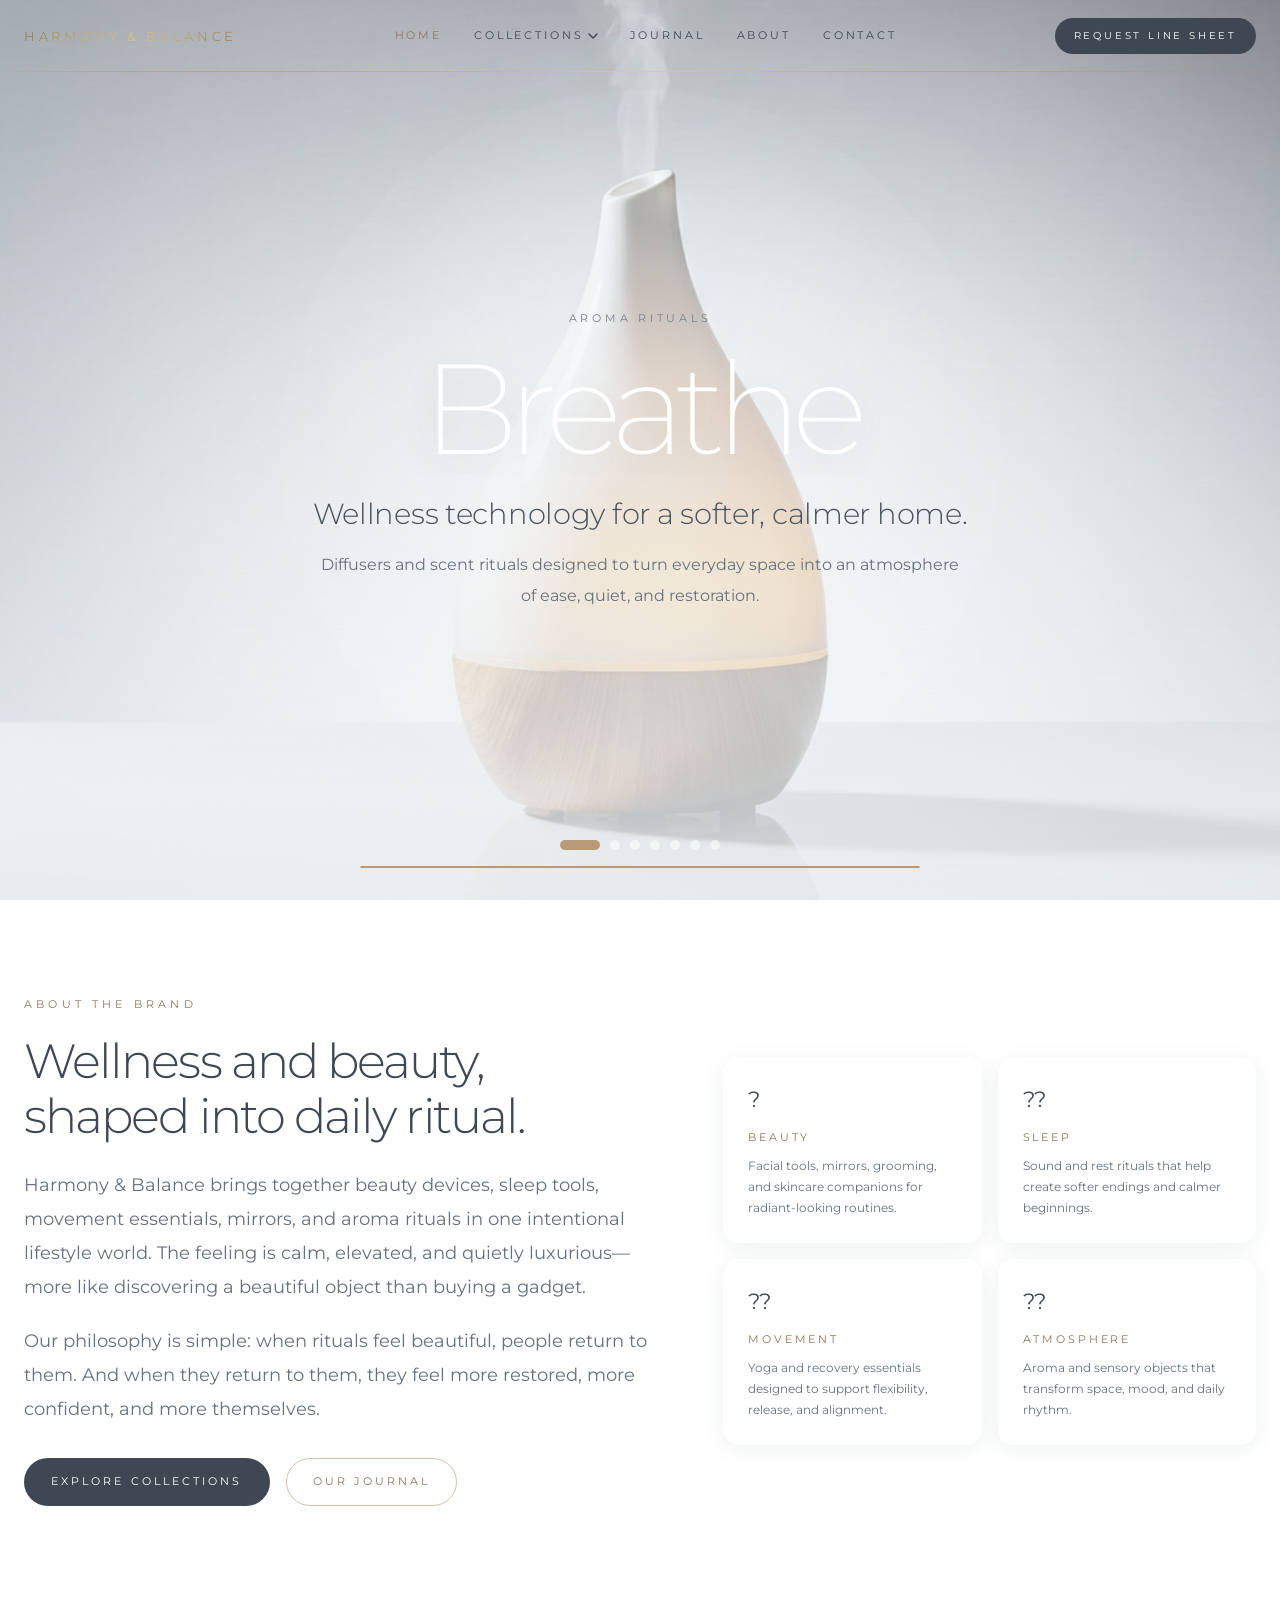
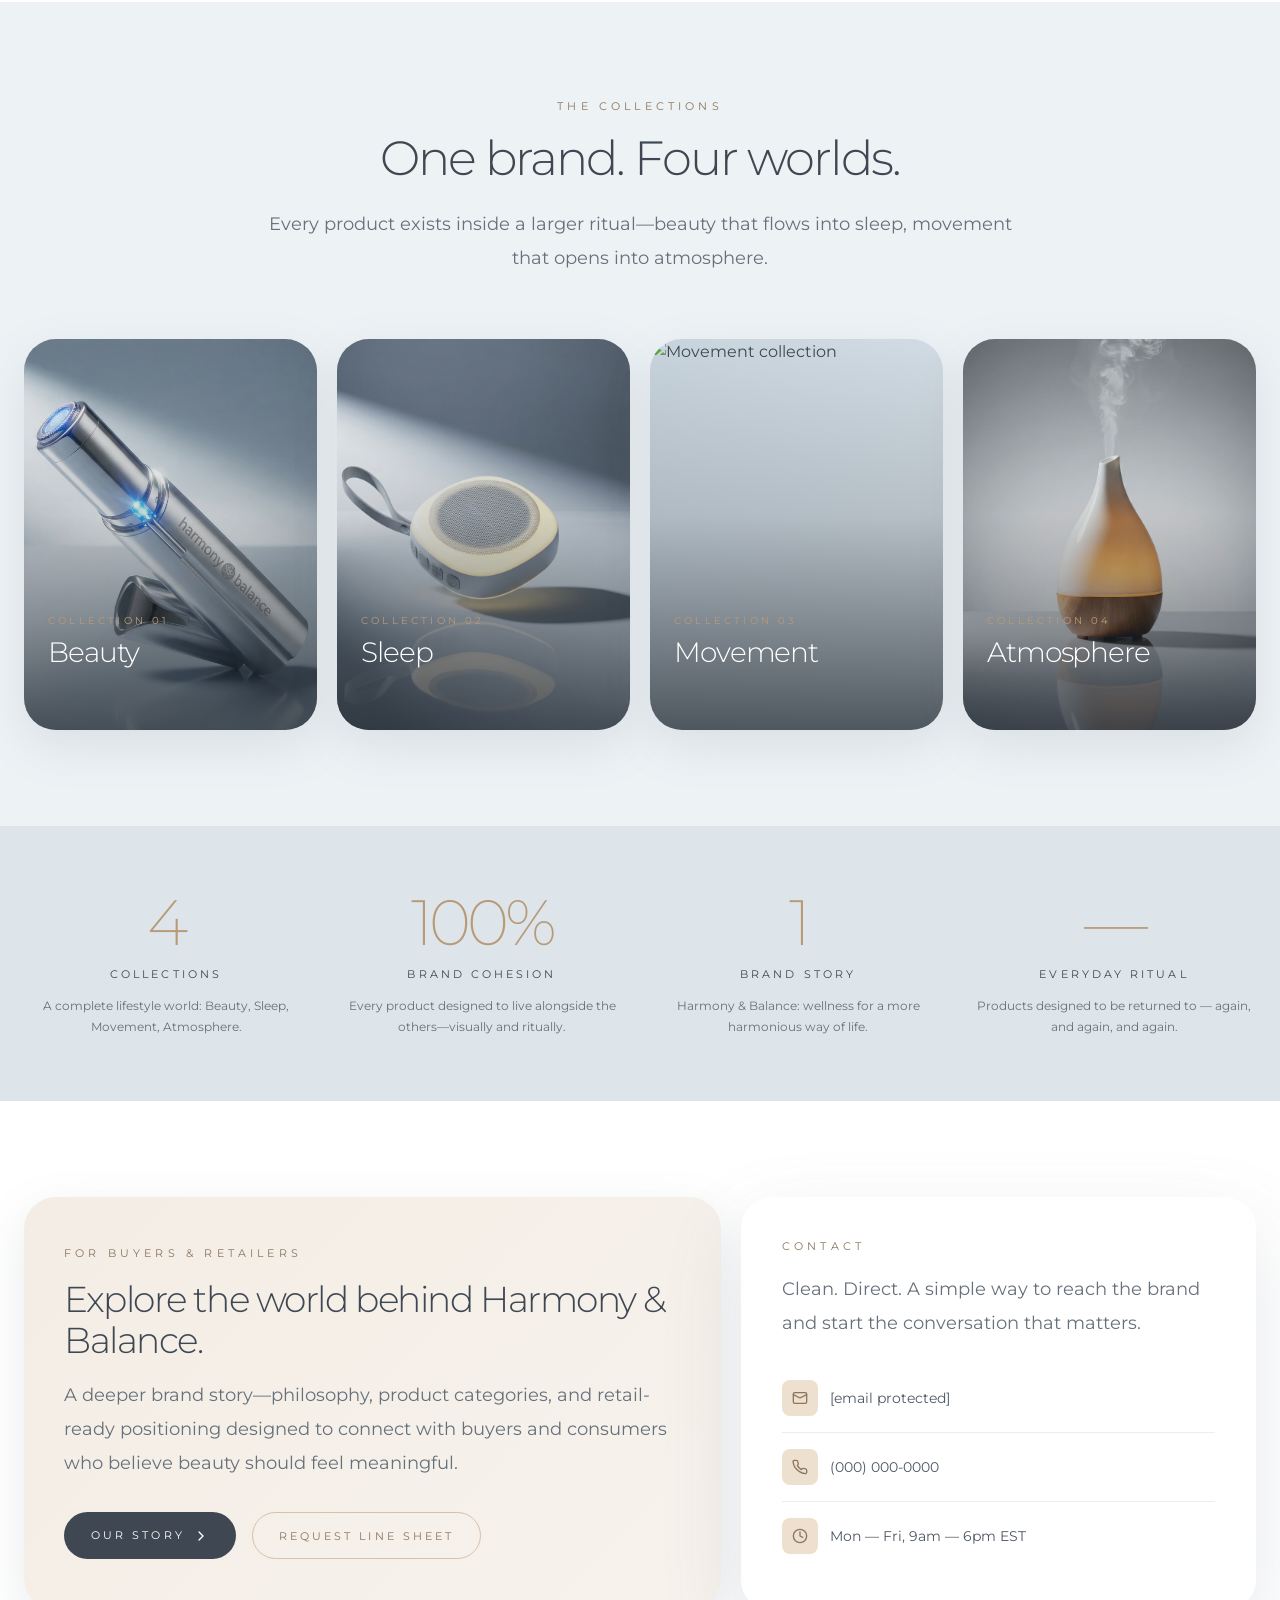
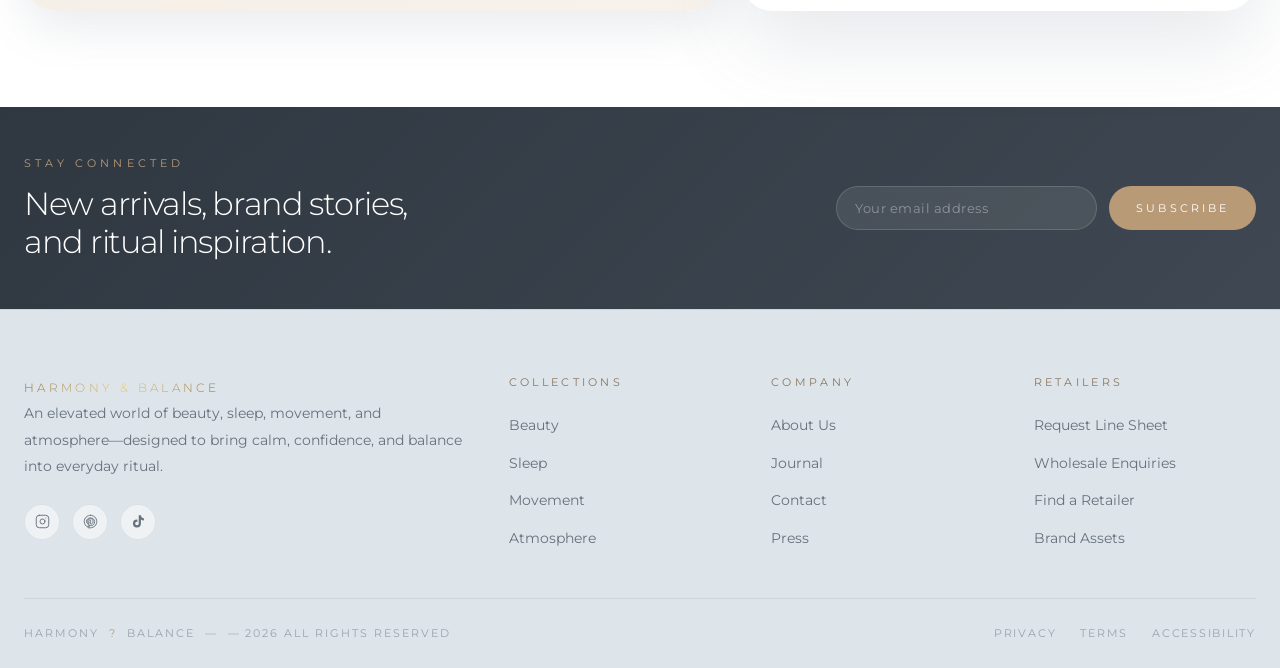
==== index.html @ d6b0b1d2 "Add files via upload" ====
<!DOCTYPE html>
<html lang="en">
<head>
  <meta charset="UTF-8" />
  <meta name="viewport" content="width=device-width, initial-scale=1.0" />
  <title>Harmony & Balance | Wellness & Beauty</title>
  <meta name="description" content="An elevated world of beauty, sleep, movement, and atmosphere. Harmony & Balance wellness essentials designed for everyday ritual." />

  <!-- ══ SEO + Social Sharing Meta ═══════════════════════════════
       Open Graph → iMessage, Facebook, LinkedIn, Slack previews
       Twitter Card → X/Twitter previews
       Standard SEO → Google, Bing
       ─────────────────────────────────────────────────────────── -->

  <!-- Standard SEO -->
  <meta name="robots" content="index, follow" />
  <meta name="author" content="Harmony & Balance / Lifeworks Technology Group" />
  <meta name="keywords" content="wellness beauty, facial devices, diffusers, sleep tools, yoga, aroma rituals, anti-aging, beauty tools, harmony and balance" />
  <link rel="canonical" href="https://harmonyandbalance.com/" />

  <!-- Open Graph (Facebook, LinkedIn, iMessage, Slack, Discord) -->
  <meta property="og:type"        content="website" />
  <meta property="og:site_name"   content="Harmony & Balance" />
  <meta property="og:title"       content="Harmony & Balance | Wellness & Beauty" />
  <meta property="og:description" content="A design-forward world of beauty devices, sleep tools, movement essentials, and aroma rituals. Crafted to help you feel restored, confident, and radiant." />
  <meta property="og:url"         content="https://harmonyandbalance.com/" />
  <meta property="og:image"       content="https://harmonyandbalance.com/images/og-share.jpg" />
  <meta property="og:image:width"  content="1200" />
  <meta property="og:image:height" content="630" />
  <meta property="og:image:alt"   content="Harmony & Balance — Wellness & Beauty for a More Harmonious Way of Life" />
  <meta property="og:locale"      content="en_US" />

  <!-- Twitter / X Card -->
  <meta name="twitter:card"        content="summary_large_image" />
  <meta name="twitter:site"        content="@harmonybalance" />
  <meta name="twitter:title"       content="Harmony & Balance | Wellness & Beauty" />
  <meta name="twitter:description" content="A design-forward world of beauty devices, sleep tools, movement essentials, and aroma rituals. Crafted to help you feel restored, confident, and radiant." />
  <meta name="twitter:image"       content="https://harmonyandbalance.com/images/og-share.jpg" />
  <meta name="twitter:image:alt"   content="Harmony & Balance — Wellness & Beauty" />

  <!-- Favicon (update path once you have the file) -->
  <link rel="icon"             type="image/svg+xml"  href="images/favicon.svg" />
  <link rel="icon"             type="image/png"      href="images/favicon-32.png" sizes="32x32" />
  <link rel="apple-touch-icon"                       href="images/apple-touch-icon.png" sizes="180x180" />
  <meta name="theme-color" content="#c9a96e" />

  <!-- Fonts -->
  <link rel="preconnect" href="https://fonts.googleapis.com" />
  <link rel="preconnect" href="https://fonts.gstatic.com" crossorigin />
  <link href="https://fonts.googleapis.com/css2?family=Montserrat:wght@200;300;400;500&display=swap" rel="stylesheet" />

  <!-- Stylesheets — order matters -->
  <link rel="stylesheet" href="css/global.css" />
  <link rel="stylesheet" href="css/header.css" />
  <link rel="stylesheet" href="css/hero.css" />
  <link rel="stylesheet" href="css/home.css" />
  <link rel="stylesheet" href="css/footer.css" />
</head>
<body>

<!-- SCROLL PROGRESS (visible on long pages) -->
<div id="scroll-progress"></div>

<!-- SITE HEADER -->
<header id="site-header" class="is-top">
  <div class="header__inner">

    <!-- Logo -->
    <a href="index.html" class="header__logo" aria-label="Harmony & Balance home">
      <span class="logo-text" aria-hidden="false">HARMONY &amp; BALANCE</span>
    </a>

    <!-- Desktop nav -->
    <nav class="header__nav" aria-label="Main navigation">
      <ul class="nav__list">

        <li class="nav__item">
          <a href="index.html" class="nav__link is-active">Home</a>
        </li>

        <!-- Categories dropdown -->
        <li class="nav__item">
          <a href="#" class="nav__link" aria-haspopup="true" aria-expanded="false">
            Collections
            <svg class="nav__caret" viewBox="0 0 10 6" fill="none" stroke="currentColor" stroke-width="1.5" stroke-linecap="round" stroke-linejoin="round">
              <path d="M1 1l4 4 4-4"/>
            </svg>
          </a>
          <div class="nav__dropdown" role="menu">
            <a href="pages/beauty.html"     class="nav__dropdown-link" role="menuitem"><span class="nav__dropdown-icon">&#10024;</span> Beauty</a>
            <a href="pages/sleep.html"      class="nav__dropdown-link" role="menuitem"><span class="nav__dropdown-icon">&#9790;</span> Sleep</a>
            <a href="pages/movement.html"   class="nav__dropdown-link" role="menuitem"><span class="nav__dropdown-icon">&#10047;</span> Movement</a>
            <a href="pages/atmosphere.html" class="nav__dropdown-link" role="menuitem"><span class="nav__dropdown-icon">&#10022;</span> Atmosphere</a>
          </div>
        </li>

        <li class="nav__item">
          <a href="pages/blog/index.html" class="nav__link">Journal</a>
        </li>

        <li class="nav__item">
          <a href="#about" class="nav__link">About</a>
        </li>

        <li class="nav__item">
          <a href="#contact" class="nav__link">Contact</a>
        </li>

      </ul>
    </nav>

    <!-- Header actions -->
    <div class="header__actions">
      <a href="#contact" class="btn btn--dark">Request Line Sheet</a>
      <!-- Hamburger (mobile) -->
      <button class="header__hamburger" id="hamburger" aria-label="Toggle menu" aria-expanded="false">
        <span class="hamburger__bar"></span>
        <span class="hamburger__bar"></span>
        <span class="hamburger__bar"></span>
      </button>
    </div>

  </div>
</header>

<!-- MOBILE MENU -->
<nav id="mobile-menu" aria-label="Mobile navigation">
  <ul class="mobile-nav__list">

    <li>
      <a href="index.html" class="mobile-nav__link">Home</a>
    </li>

    <li>
      <button class="mobile-nav__link mobile-nav__toggle"
        data-sub="mobile-sub-collections" aria-expanded="false">
        Collections
        <svg width="14" height="14" viewBox="0 0 10 6" fill="none" stroke="currentColor" stroke-width="1.5" stroke-linecap="round" stroke-linejoin="round">
          <path d="M1 1l4 4 4-4"/>
        </svg>
      </button>
      <div id="mobile-sub-collections" class="mobile-nav__sub">
        <a href="pages/beauty.html"     class="mobile-nav__sub-link">&#10024; Beauty</a>
        <a href="pages/sleep.html"      class="mobile-nav__sub-link">&#9790; Sleep</a>
        <a href="pages/movement.html"   class="mobile-nav__sub-link">&#10047; Movement</a>
        <a href="pages/atmosphere.html" class="mobile-nav__sub-link">&#10022; Atmosphere</a>
      </div>
    </li>

    <li><a href="pages/blog/index.html" class="mobile-nav__link">Journal</a></li>
    <li><a href="#about"   class="mobile-nav__link">About</a></li>
    <li><a href="#contact" class="mobile-nav__link">Contact</a></li>

  </ul>
  <div class="mobile-nav__footer">
    <a href="#contact" class="btn btn--dark" style="width:100%; justify-content:center;">Request Line Sheet</a>
  </div>
</nav>

<!-- HERO SLIDESHOW -->
<!-- Custom cursor dot -->
<div id="cursor-dot"></div>

<section id="hero">

  <!-- Mouse-light orb -->
  <div id="mouse-light"></div>

  <!-- Image background layer -->
  <div id="hero-bg"></div>

  <!-- Final slide IMAGE fallback: brand-ethos.jpg with cinematic push-in zoom.
       Shows when video is blocked (iOS Low Power Mode, slow connection, no .mp4).
       When video plays it fades in on top and covers this layer completely. -->
  <div id="hero-final-bg"></div>

  <!-- Video background (final slide) — sits above image fallback -->
  <div id="hero-video-wrap">
    <video id="hero-video" autoplay muted loop playsinline preload="auto"
           poster="images/brand-ethos.jpg">
      <source src="images/brand-ethos.mp4" type="video/mp4" />
    </video>
  </div>

  <!-- Overlays -->
  <div id="hero-overlay-radial"></div>
  <div id="hero-overlay-bottom"></div>

  <div id="hero-inner">

    <!-- Standard slide content -->
    <div id="hero-content">
      <div id="hero-content-inner">
        <div id="slide-eyebrow"></div>
        <div id="slide-word-wrap"><span id="slide-word"></span></div>
        <p id="slide-title"></p>
        <p id="slide-body"></p>
      </div>
    </div>

    <!-- Hero bottom bar: dots LEFT + full-width progress bar RIGHT (UP 7) -->
    <div id="hero-bottom">
      <div id="dots"></div>
      <div id="slide-progress"><div id="slide-progress-bar"></div></div>
    </div>

  </div>


    <!-- Final slide (video card) -->
    <div id="final-slide">
      <h1 id="final-headline"><!-- JS builds letters here --></h1>
      <div id="final-divider"></div>
      <p id="final-tagline">Wellness and beauty for a more harmonious way of life.</p>
      <p id="final-body">
        A design-forward world of rituals across beauty, sleep, movement, and atmosphere—<br>
        created to help you feel restored, confident, and radiant.
      </p>
      <div id="dots-final"></div>
      <div id="final-progress-wrap"><div id="final-progress-bar"></div></div>
    </div>

</section>

<!-- BRAND STORY -->
<section id="about" class="brand-story section">
  <div class="container">
    <div class="brand-story__grid">

      <div class="brand-story__text reveal">
        <span class="eyebrow">About the Brand</span>
        <h2>Wellness and beauty,<br>shaped into daily ritual.</h2>
        <p>Harmony & Balance brings together beauty devices, sleep tools, movement essentials, mirrors, and aroma rituals in one intentional lifestyle world. The feeling is calm, elevated, and quietly luxurious—more like discovering a beautiful object than buying a gadget.</p>
        <p>Our philosophy is simple: when rituals feel beautiful, people return to them. And when they return to them, they feel more restored, more confident, and more themselves.</p>
        <div class="btn-row">
          <a href="#categories" class="btn btn--dark">Explore Collections</a>
          <a href="pages/blog/index.html" class="btn btn--outline">Our Journal</a>
        </div>
      </div>

      <div class="brand-pillars reveal reveal--delay-2">
        <div class="pillar">
          <div class="pillar__icon">?</div>
          <div class="pillar__label">Beauty</div>
          <p class="pillar__text">Facial tools, mirrors, grooming, and skincare companions for radiant-looking routines.</p>
        </div>
        <div class="pillar">
          <div class="pillar__icon">??</div>
          <div class="pillar__label">Sleep</div>
          <p class="pillar__text">Sound and rest rituals that help create softer endings and calmer beginnings.</p>
        </div>
        <div class="pillar">
          <div class="pillar__icon">??</div>
          <div class="pillar__label">Movement</div>
          <p class="pillar__text">Yoga and recovery essentials designed to support flexibility, release, and alignment.</p>
        </div>
        <div class="pillar">
          <div class="pillar__icon">??</div>
          <div class="pillar__label">Atmosphere</div>
          <p class="pillar__text">Aroma and sensory objects that transform space, mood, and daily rhythm.</p>
        </div>
      </div>

    </div>
  </div>
</section>

<!-- CATEGORY SHOWCASE -->
<section id="categories" class="categories section">
  <div class="container">
    <div class="section-header reveal">
      <span class="eyebrow">The Collections</span>
      <h2>One brand. Four worlds.</h2>
      <p>Every product exists inside a larger ritual—beauty that flows into sleep, movement that opens into atmosphere.</p>
    </div>
    <div class="categories__grid">

      <a href="pages/beauty.html" class="cat-card reveal reveal--delay-1">
        <img class="cat-card__image" src="images/FACE-DEVICES.jpg" alt="Beauty collection" />
        <div class="cat-card__overlay"></div>
        <div class="cat-card__content">
          <div class="cat-card__eyebrow">Collection 01</div>
          <h3 class="cat-card__title">Beauty</h3>
          <span class="cat-card__link">Explore ?</span>
        </div>
      </a>

      <a href="pages/sleep.html" class="cat-card reveal reveal--delay-2">
        <img class="cat-card__image" src="images/SOUND-MACHINE.jpg" alt="Sleep collection" />
        <div class="cat-card__overlay"></div>
        <div class="cat-card__content">
          <div class="cat-card__eyebrow">Collection 02</div>
          <h3 class="cat-card__title">Sleep</h3>
          <span class="cat-card__link">Explore ?</span>
        </div>
      </a>

      <a href="pages/movement.html" class="cat-card reveal reveal--delay-3">
        <img class="cat-card__image" src="images/yoga-wheel.jpg" alt="Movement collection" />
        <div class="cat-card__overlay"></div>
        <div class="cat-card__content">
          <div class="cat-card__eyebrow">Collection 03</div>
          <h3 class="cat-card__title">Movement</h3>
          <span class="cat-card__link">Explore ?</span>
        </div>
      </a>

      <a href="pages/atmosphere.html" class="cat-card reveal reveal--delay-4">
        <img class="cat-card__image" src="images/DIFFUSER.jpg" alt="Atmosphere collection" />
        <div class="cat-card__overlay"></div>
        <div class="cat-card__content">
          <div class="cat-card__eyebrow">Collection 04</div>
          <h3 class="cat-card__title">Atmosphere</h3>
          <span class="cat-card__link">Explore ?</span>
        </div>
      </a>

    </div>
  </div>
</section>

<!-- BRAND VALUES -->
<section class="brand-values section--sm">
  <div class="container">
    <div class="brand-values__grid">
      <div class="value-item reveal">
        <div class="value-item__number">4</div>
        <div class="value-item__label">Collections</div>
        <p class="value-item__text">A complete lifestyle world: Beauty, Sleep, Movement, Atmosphere.</p>
      </div>
      <div class="value-item reveal reveal--delay-1">
        <div class="value-item__number">100%</div>
        <div class="value-item__label">Brand Cohesion</div>
        <p class="value-item__text">Every product designed to live alongside the others—visually and ritually.</p>
      </div>
      <div class="value-item reveal reveal--delay-2">
        <div class="value-item__number">1</div>
        <div class="value-item__label">Brand Story</div>
        <p class="value-item__text">Harmony & Balance: wellness for a more harmonious way of life.</p>
      </div>
      <div class="value-item reveal reveal--delay-3">
        <div class="value-item__number">—</div>
        <div class="value-item__label">Everyday Ritual</div>
        <p class="value-item__text">Products designed to be returned to — again, and again, and again.</p>
      </div>
    </div>
  </div>
</section>

<!-- HOME CTA + CONTACT -->
<section id="contact" class="home-cta section">
  <div class="container">
    <div class="home-cta__grid">

      <div class="home-cta__card reveal">
        <span class="eyebrow">For Buyers & Retailers</span>
        <h3>Explore the world behind Harmony & Balance.</h3>
        <p>A deeper brand story—philosophy, product categories, and retail-ready positioning designed to connect with buyers and consumers who believe beauty should feel meaningful.</p>
        <div class="btn-row">
          <a href="#about" class="btn btn--dark">
            Our Story
            <svg width="16" height="16" viewBox="0 0 24 24" fill="none" stroke="currentColor" stroke-width="2" stroke-linecap="round" stroke-linejoin="round"><polyline points="9 18 15 12 9 6"/></svg>
          </a>
          <button class="btn btn--outline">Request Line Sheet</button>
        </div>
      </div>

      <div class="contact-glass reveal reveal--delay-2">
        <div>
          <span class="eyebrow">Contact</span>
          <p style="margin-bottom:var(--space-6);">Clean. Direct. A simple way to reach the brand and start the conversation that matters.</p>
        </div>
        <div>
          <div class="contact-detail">
            <div class="contact-detail__icon">
              <svg width="16" height="16" viewBox="0 0 24 24" fill="none" stroke="currentColor" stroke-width="2" stroke-linecap="round" stroke-linejoin="round"><rect x="2" y="4" width="20" height="16" rx="2"/><path d="m22 7-10 5L2 7"/></svg>
            </div>
            <a href="/cdn-cgi/l/email-protection" class="__cf_email__" data-cfemail="0b636e6767644b636a79666465726a656f696a676a65686e25686466">[email&#160;protected]</a>
          </div>
          <div class="contact-detail">
            <div class="contact-detail__icon">
              <svg width="16" height="16" viewBox="0 0 24 24" fill="none" stroke="currentColor" stroke-width="2" stroke-linecap="round" stroke-linejoin="round"><path d="M22 16.92v3a2 2 0 0 1-2.18 2 19.79 19.79 0 0 1-8.63-3.07A19.5 19.5 0 0 1 4.69 13a19.79 19.79 0 0 1-3.07-8.67A2 2 0 0 1 3.6 2h3a2 2 0 0 1 2 1.72c.127.96.361 1.903.7 2.81a2 2 0 0 1-.45 2.11L8.09 9.91a16 16 0 0 0 6 6l1.27-1.27a2 2 0 0 1 2.11-.45c.907.339 1.85.573 2.81.7A2 2 0 0 1 22 16.92z"/></svg>
            </div>
            (000) 000-0000
          </div>
          <div class="contact-detail">
            <div class="contact-detail__icon">
              <svg width="16" height="16" viewBox="0 0 24 24" fill="none" stroke="currentColor" stroke-width="2" stroke-linecap="round" stroke-linejoin="round"><circle cx="12" cy="12" r="10"/><polyline points="12 6 12 12 16 14"/></svg>
            </div>
            Mon — Fri, 9am — 6pm EST
          </div>
        </div>
      </div>

    </div>
  </div>
</section>

<!-- NEWSLETTER STRIP -->
<div class="newsletter-strip">
  <div class="newsletter-strip__inner">
    <div class="newsletter-strip__copy">
      <div class="newsletter-strip__eyebrow">Stay Connected</div>
      <h3 class="newsletter-strip__heading">New arrivals, brand stories,<br>and ritual inspiration.</h3>
    </div>
    <form class="newsletter-strip__form" onsubmit="return false;">
      <input class="newsletter-input" type="email" placeholder="Your email address" aria-label="Email address" />
      <button class="btn btn--gold" type="submit">Subscribe</button>
    </form>
  </div>
</div>

<!-- SITE FOOTER -->
<footer id="site-footer">
  <div class="footer__inner">
    <div class="footer__grid">

      <!-- Brand column -->
      <div class="footer__brand">
        <span class="footer__logo-text">HARMONY &amp; BALANCE</span>
        <p class="footer__tagline">An elevated world of beauty, sleep, movement, and atmosphere—designed to bring calm, confidence, and balance into everyday ritual.</p>
        <div class="footer__social">
          <!-- Instagram -->
          <a href="#" class="social-icon" aria-label="Instagram">
            <svg viewBox="0 0 24 24" fill="none" stroke="currentColor" stroke-width="1.5" stroke-linecap="round" stroke-linejoin="round">
              <rect x="2" y="2" width="20" height="20" rx="5" ry="5"/><path d="M16 11.37A4 4 0 1 1 12.63 8 4 4 0 0 1 16 11.37z"/><line x1="17.5" y1="6.5" x2="17.51" y2="6.5"/>
            </svg>
          </a>
          <!-- Pinterest -->
          <a href="#" class="social-icon" aria-label="Pinterest">
            <svg viewBox="0 0 24 24" fill="none" stroke="currentColor" stroke-width="1.5" stroke-linecap="round" stroke-linejoin="round">
              <path d="M12 2C6.477 2 2 6.477 2 12c0 4.236 2.636 7.855 6.356 9.312-.088-.791-.167-2.005.035-2.868.181-.78 1.172-4.97 1.172-4.97s-.299-.598-.299-1.482c0-1.388.806-2.428 1.808-2.428.852 0 1.265.64 1.265 1.408 0 .858-.546 2.14-.828 3.33-.236.995.499 1.806 1.476 1.806 1.771 0 3.132-1.867 3.132-4.562 0-2.387-1.715-4.055-4.163-4.055-2.836 0-4.5 2.126-4.5 4.323 0 .856.33 1.773.741 2.274a.3.3 0 0 1 .069.286c-.076.313-.244.995-.277 1.134-.044.183-.146.222-.337.134C6.41 15.21 5.5 13.42 5.5 11.98 5.5 8.955 7.7 6.2 12.2 6.2c3.568 0 6.34 2.541 6.34 5.937 0 3.542-2.233 6.392-5.333 6.392-1.042 0-2.023-.542-2.359-1.181l-.641 2.397c-.232.894-.859 2.013-1.28 2.695A10 10 0 0 0 12 22c5.523 0 10-4.477 10-10S17.523 2 12 2z"/>
            </svg>
          </a>
          <!-- TikTok -->
          <a href="#" class="social-icon" aria-label="TikTok">
            <svg viewBox="0 0 24 24" fill="currentColor">
              <path d="M19.59 6.69a4.83 4.83 0 0 1-3.77-4.25V2h-3.45v13.67a2.89 2.89 0 0 1-2.88 2.5 2.89 2.89 0 0 1-2.89-2.89 2.89 2.89 0 0 1 2.89-2.89c.28 0 .54.04.79.1V9.01a6.27 6.27 0 0 0-.79-.05 6.34 6.34 0 0 0-6.34 6.34 6.34 6.34 0 0 0 6.34 6.34 6.34 6.34 0 0 0 6.33-6.34V8.69a8.26 8.26 0 0 0 4.84 1.55V6.79a4.85 4.85 0 0 1-1.07-.1z"/>
            </svg>
          </a>
        </div>
      </div>

      <!-- Collections column -->
      <div>
        <div class="footer__col-label">Collections</div>
        <ul class="footer__nav-list">
          <li><a href="pages/beauty.html"     class="footer__nav-link">Beauty</a></li>
          <li><a href="pages/sleep.html"      class="footer__nav-link">Sleep</a></li>
          <li><a href="pages/movement.html"   class="footer__nav-link">Movement</a></li>
          <li><a href="pages/atmosphere.html" class="footer__nav-link">Atmosphere</a></li>
        </ul>
      </div>

      <!-- Company column -->
      <div>
        <div class="footer__col-label">Company</div>
        <ul class="footer__nav-list">
          <li><a href="#about"               class="footer__nav-link">About Us</a></li>
          <li><a href="pages/blog/index.html" class="footer__nav-link">Journal</a></li>
          <li><a href="#contact"             class="footer__nav-link">Contact</a></li>
          <li><a href="#"                    class="footer__nav-link">Press</a></li>
        </ul>
      </div>

      <!-- Retail column -->
      <div>
        <div class="footer__col-label">Retailers</div>
        <ul class="footer__nav-list">
          <li><a href="#contact" class="footer__nav-link">Request Line Sheet</a></li>
          <li><a href="#contact" class="footer__nav-link">Wholesale Enquiries</a></li>
          <li><a href="#"        class="footer__nav-link">Find a Retailer</a></li>
          <li><a href="#"        class="footer__nav-link">Brand Assets</a></li>
        </ul>
      </div>

    </div>

    <!-- Bottom bar -->
    <div class="footer__bottom">
      <p class="footer__copy">
        harmony &nbsp;<span>?</span>&nbsp; balance &nbsp;—&nbsp; — 2026 all rights reserved
      </p>
      <div class="footer__legal-links">
        <a href="#" class="footer__legal-link">Privacy</a>
        <a href="#" class="footer__legal-link">Terms</a>
        <a href="#" class="footer__legal-link">Accessibility</a>
      </div>
    </div>

  </div>
</footer>

<!-- SCRIPTS  (load order: nav ? hero) -->
<script data-cfasync="false" src="/cdn-cgi/scripts/5c5dd728/cloudflare-static/email-decode.min.js"></script><script src="js/nav.js"></script>
<script src="js/hero.js"></script>

</body>
</html>
---- css/global.css ----
/* ============================================================
   HARMONY & BALANCE — global.css
   Global reset, CSS variables, typography, utility classes,
   shared UI components (buttons, cards, badges, grid helpers).
   All other stylesheets import or layer on top of this file.
   ============================================================ */


/* ── 1. CSS Custom Properties (Design Tokens) ─────────────── */
:root {

  /* Brand palette */
  --cream:        #edf2f5;
  --cream-dark:   #dde5eb;
  --white:        #ffffff;
  --dark:         #3f4852;
  --dark-2:       #2f3841;
  --mid:          #67717b;
  --light:        #7a848f;
  --muted:        #9aa3ad;
  --gold:         #b89a77;
  --gold-dark:    #8c765f;
  --gold-light:   #d6c1aa;
  --gold-ultra:   #ede0ce;

  /* Semantic */
  --bg:           var(--cream);
  --text-primary: var(--dark);
  --text-mid:     var(--mid);
  --text-muted:   var(--muted);
  --border:       rgba(0,0,0,0.07);
  --border-light: rgba(255,255,255,0.6);
  --shadow-sm:    0 4px 20px rgba(100,115,130,0.10);
  --shadow-md:    0 16px 48px rgba(100,115,130,0.14);
  --shadow-lg:    0 30px 80px rgba(100,115,130,0.16);

  /* Typography */
  --font:         'Montserrat', ui-sans-serif, system-ui, sans-serif;
  --size-xs:      0.75rem;      /* 12px */
  --size-sm:      0.875rem;     /* 14px */
  --size-base:    1rem;         /* 16px */
  --size-md:      1.125rem;     /* 18px */
  --size-lg:      1.375rem;     /* 22px */
  --size-xl:      1.75rem;      /* 28px */
  --size-2xl:     2.25rem;      /* 36px */
  --size-3xl:     3rem;         /* 48px */
  --size-4xl:     4rem;         /* 64px */
  --size-hero:    clamp(3.5rem, 10vw, 9rem);

  /* Eyebrow / tracking */
  --track-wide:   0.30em;
  --track-wider:  0.38em;

  /* Spacing scale */
  --space-1:  0.25rem;
  --space-2:  0.5rem;
  --space-3:  0.75rem;
  --space-4:  1rem;
  --space-5:  1.25rem;
  --space-6:  1.5rem;
  --space-8:  2rem;
  --space-10: 2.5rem;
  --space-12: 3rem;
  --space-16: 4rem;
  --space-20: 5rem;
  --space-24: 6rem;

  /* Radii */
  --radius-sm:   0.5rem;
  --radius-md:   1rem;
  --radius-lg:   2rem;
  --radius-full: 999px;

  /* Transitions */
  --ease:       cubic-bezier(0.22, 1, 0.36, 1);
  --transition: 0.3s var(--ease);

  /* Layout */
  --max-w:      1280px;
  --header-h:   72px;
}


/* ── 2. Reset ──────────────────────────────────────────────── */
*, *::before, *::after {
  box-sizing: border-box;
  margin: 0;
  padding: 0;
}

html {
  scroll-behavior: smooth;
  font-size: 16px;
  -webkit-text-size-adjust: 100%;
}

body {
  font-family: var(--font);
  background: var(--bg);
  color: var(--text-primary);
  -webkit-font-smoothing: antialiased;
  -moz-osx-font-smoothing: grayscale;
  line-height: 1.6;
}

img, video, svg {
  display: block;
  max-width: 100%;
}

a {
  color: inherit;
  text-decoration: none;
}

button {
  font-family: var(--font);
  cursor: pointer;
  border: none;
  background: none;
}

ul, ol { list-style: none; }

input, textarea, select {
  font-family: var(--font);
  font-size: var(--size-base);
}

/* ── 3. Typography ─────────────────────────────────────────── */
h1, h2, h3, h4, h5, h6 {
  font-weight: 300;
  letter-spacing: -0.04em;
  line-height: 1.15;
  color: var(--text-primary);
}

h1 { font-size: clamp(var(--size-3xl), 6vw, var(--size-4xl)); }
h2 { font-size: clamp(var(--size-2xl), 5vw, var(--size-3xl)); }
h3 { font-size: clamp(var(--size-xl),  3.5vw, var(--size-2xl)); }
h4 { font-size: clamp(var(--size-lg),  2.5vw, var(--size-xl)); }
h5 { font-size: var(--size-md); }
h6 { font-size: var(--size-base); }

p {
  font-size: clamp(var(--size-sm), 1.4vw, var(--size-md));
  line-height: 1.9;
  color: var(--text-mid);
}

/* Eyebrow label style */
.eyebrow {
  display: block;
  font-size: 11px;
  text-transform: uppercase;
  letter-spacing: var(--track-wider);
  color: var(--gold-dark);
  margin-bottom: var(--space-4);
}

.eyebrow--light { color: rgba(255,255,255,0.6); }
.eyebrow--muted { color: var(--muted); }

/* ── 4. Layout helpers ─────────────────────────────────────── */
.container {
  width: 100%;
  max-width: var(--max-w);
  margin-left: auto;
  margin-right: auto;
  padding-left: var(--space-6);
  padding-right: var(--space-6);
}

.section {
  padding-top: var(--space-24);
  padding-bottom: var(--space-24);
}

.section--sm {
  padding-top: var(--space-16);
  padding-bottom: var(--space-16);
}

/* 2-column auto grid */
.grid-2 {
  display: grid;
  gap: var(--space-6);
  grid-template-columns: 1fr;
}
@media (min-width: 768px)  { .grid-2  { grid-template-columns: 1fr 1fr; } }

/* 3-column auto grid */
.grid-3 {
  display: grid;
  gap: var(--space-6);
  grid-template-columns: 1fr;
}
@media (min-width: 640px)  { .grid-3  { grid-template-columns: 1fr 1fr; } }
@media (min-width: 1024px) { .grid-3  { grid-template-columns: 1fr 1fr 1fr; } }

/* 4-column auto grid */
.grid-4 {
  display: grid;
  gap: var(--space-6);
  grid-template-columns: 1fr 1fr;
}
@media (min-width: 1024px) { .grid-4  { grid-template-columns: repeat(4, 1fr); } }

/* Flex helpers */
.flex         { display: flex; }
.flex-center  { display: flex; align-items: center; justify-content: center; }
.flex-between { display: flex; align-items: center; justify-content: space-between; }
.flex-col     { display: flex; flex-direction: column; }
.gap-4        { gap: var(--space-4); }
.gap-6        { gap: var(--space-6); }

/* ── 5. Buttons ────────────────────────────────────────────── */

/* Primary dark */
.btn {
  display: inline-flex;
  align-items: center;
  gap: var(--space-2);
  padding: 14px 26px;
  border-radius: var(--radius-full);
  font-size: 11px;
  font-weight: 400;
  text-transform: uppercase;
  letter-spacing: 0.28em;
  font-family: var(--font);
  cursor: pointer;
  transition: background var(--transition), color var(--transition), border-color var(--transition), transform 0.15s;
  white-space: nowrap;
}
.btn:active { transform: scale(0.97); }

.btn--dark {
  background: var(--dark);
  color: var(--white);
  border: 1px solid transparent;
}
.btn--dark:hover { background: var(--dark-2); }

.btn--gold {
  background: var(--gold);
  color: var(--white);
  border: 1px solid transparent;
}
.btn--gold:hover { background: var(--gold-dark); }

.btn--outline {
  background: transparent;
  color: var(--gold-dark);
  border: 1px solid var(--gold-light);
}
.btn--outline:hover { background: rgba(255,255,255,0.7); }

.btn--glass {
  background: rgba(255,255,255,0.5);
  color: #4d5661;
  border: 1px solid rgba(255,255,255,0.6);
  backdrop-filter: blur(12px);
  -webkit-backdrop-filter: blur(12px);
}
.btn--glass:hover { background: rgba(255,255,255,0.8); }

.btn--ghost-light {
  background: rgba(255,255,255,0.12);
  color: rgba(255,255,255,0.9);
  border: 1px solid rgba(255,255,255,0.4);
}
.btn--ghost-light:hover { background: rgba(255,255,255,0.22); }

/* Button row */
.btn-row {
  display: flex;
  flex-wrap: wrap;
  gap: var(--space-4);
  margin-top: var(--space-8);
}

/* ── 6. Cards ──────────────────────────────────────────────── */
.card {
  border-radius: var(--radius-lg);
  overflow: hidden;
  background: var(--white);
  box-shadow: var(--shadow-md);
  transition: transform var(--transition), box-shadow var(--transition);
}
.card:hover {
  transform: translateY(-4px);
  box-shadow: var(--shadow-lg);
}

.card--glass {
  background: rgba(255,255,255,0.7);
  border: 1px solid rgba(255,255,255,0.7);
  backdrop-filter: blur(24px);
  -webkit-backdrop-filter: blur(24px);
  box-shadow: var(--shadow-lg);
}

.card--warm {
  background: #f7f2ec;
  box-shadow: var(--shadow-md);
}

.card__image {
  width: 100%;
  aspect-ratio: 4/3;
  object-fit: cover;
  object-position: center;
}

.card__image--square { aspect-ratio: 1; }
.card__image--wide   { aspect-ratio: 16/9; }

.card__body {
  padding: var(--space-8);
}

.card__label {
  font-size: 11px;
  text-transform: uppercase;
  letter-spacing: 0.28em;
  color: var(--gold-dark);
  margin-bottom: var(--space-3);
}

.card__title {
  font-size: var(--size-lg);
  font-weight: 300;
  letter-spacing: -0.03em;
  color: var(--dark);
  margin-bottom: var(--space-4);
  line-height: 1.3;
}

.card__text {
  font-size: var(--size-sm);
  line-height: 1.85;
  color: var(--mid);
}

.card__footer {
  padding: var(--space-4) var(--space-8) var(--space-8);
  display: flex;
  align-items: center;
  justify-content: space-between;
}

/* ── 7. Section header pattern ─────────────────────────────── */
.section-header {
  text-align: center;
  max-width: 48rem;
  margin: 0 auto var(--space-16);
}

.section-header h2 {
  margin-bottom: var(--space-5);
}

.section-header p {
  font-size: clamp(var(--size-base), 1.6vw, var(--size-md));
  color: var(--mid);
}

/* ── 8. Divider / rule ─────────────────────────────────────── */
.divider {
  width: 48px;
  height: 1px;
  background: var(--gold);
  margin: var(--space-6) auto;
}

.divider--left { margin-left: 0; }

/* ── 9. Badge / tag ────────────────────────────────────────── */
.badge {
  display: inline-block;
  padding: 4px 12px;
  border-radius: var(--radius-full);
  font-size: 10px;
  text-transform: uppercase;
  letter-spacing: 0.24em;
  font-weight: 400;
}

.badge--gold  { background: var(--gold-ultra); color: var(--gold-dark); }
.badge--dark  { background: var(--dark);       color: var(--white); }
.badge--light { background: rgba(255,255,255,0.18); color: rgba(255,255,255,0.85); }

/* ── 10. Page hero banner (for inner pages) ────────────────── */
.page-hero {
  position: relative;
  min-height: 52vh;
  display: flex;
  align-items: flex-end;
  overflow: hidden;
  background: linear-gradient(135deg, #c8d4dd, #dde5eb, #edf2f5);
  padding-top: var(--header-h);
}

.page-hero__bg {
  position: absolute;
  inset: 0;
  background-size: cover;
  background-position: center;
  opacity: 0.55;
  filter: saturate(0.7) brightness(0.85);
}

.page-hero__overlay {
  position: absolute;
  inset: 0;
  background: linear-gradient(
    to top,
    rgba(237,242,245,0.96) 0%,
    rgba(237,242,245,0.40) 50%,
    rgba(237,242,245,0.10) 100%
  );
}

.page-hero__content {
  position: relative;
  z-index: 2;
  width: 100%;
  max-width: var(--max-w);
  margin: 0 auto;
  padding: var(--space-16) var(--space-6);
}

/* ── 11. Scroll fade-in animation ──────────────────────────── */
.reveal {
  opacity: 0;
  transform: translateY(28px);
  transition: opacity 0.85s var(--ease), transform 0.85s var(--ease);
}
.reveal.is-visible {
  opacity: 1;
  transform: translateY(0);
}
.reveal--delay-1 { transition-delay: 0.12s; }
.reveal--delay-2 { transition-delay: 0.24s; }
.reveal--delay-3 { transition-delay: 0.36s; }
.reveal--delay-4 { transition-delay: 0.48s; }

/* ── 12. Utility classes ───────────────────────────────────── */
.text-center  { text-align: center; }
.text-left    { text-align: left; }
.text-right   { text-align: right; }
.text-white   { color: var(--white); }
.text-gold    { color: var(--gold); }
.text-muted   { color: var(--muted); }

.mt-4  { margin-top: var(--space-4); }
.mt-6  { margin-top: var(--space-6); }
.mt-8  { margin-top: var(--space-8); }
.mt-12 { margin-top: var(--space-12); }
.mb-4  { margin-bottom: var(--space-4); }
.mb-6  { margin-bottom: var(--space-6); }
.mb-8  { margin-bottom: var(--space-8); }

.hidden { display: none !important; }
.sr-only {
  position: absolute;
  width: 1px; height: 1px;
  padding: 0; margin: -1px;
  overflow: hidden;
  clip: rect(0,0,0,0);
  white-space: nowrap;
  border-width: 0;
}
---- css/header.css ----
/* ============================================================
   HARMONY & BALANCE — header.css
   Sticky site header: logo, desktop nav with dropdowns,
   mobile hamburger menu, scroll-state transparency.
   ============================================================ */

/* ── Header shell ──────────────────────────────────────────── */
#site-header {
  position: fixed;
  top: 0;
  left: 0;
  right: 0;
  z-index: 1000;
  height: var(--header-h);
  display: flex;
  align-items: center;
  transition:
    background   0.5s var(--ease),
    box-shadow   0.5s var(--ease),
    backdrop-filter 0.5s;
}

/* Transparent state — on top of hero */
#site-header.is-top {
  background: transparent;
  box-shadow: none;
}

/* Scrolled state — frosted glass */
#site-header.is-scrolled {
  background: rgba(237, 242, 245, 0.88);
  backdrop-filter: blur(20px);
  -webkit-backdrop-filter: blur(20px);
  box-shadow: 0 1px 0 rgba(0,0,0,0.06), 0 8px 32px rgba(100,115,130,0.08);
}

/* Dark video slide override — stay light text */
#site-header.is-dark {
  background: transparent;
  box-shadow: none;
}

/* ── Gold accent line under header — static ─────────────────── */
/* Thin 1px gold line. Fades to transparent at edges.
   No animation. Brand asset, not a feature. Still, structural, refined. */
#site-header::after {
  content: '';
  position: absolute;
  bottom: 0;
  left: 0;
  right: 0;
  height: 1px;
  background: linear-gradient(
    90deg,
    transparent  0%,
    #b89a77     12%,
    #d4aa6b     35%,
    #e8c97e     50%,
    #d4aa6b     65%,
    #b89a77     88%,
    transparent 100%
  );
  opacity: 0.85;
  pointer-events: none;
  z-index: 1;
  /* No animation — static structural element */
}

/* Slightly more visible on dark/final slide */
#site-header.is-dark::after {
  opacity: 1;
}


/* ── Header inner layout ───────────────────────────────────── */
.header__inner {
  width: 100%;
  max-width: var(--max-w);
  margin: 0 auto;
  padding: 0 var(--space-6);
  display: flex;
  align-items: center;
  justify-content: space-between;
  gap: var(--space-8);
}

/* ── Logo ──────────────────────────────────────────────────── */
.header__logo {
  flex-shrink: 0;
  display: flex;
  align-items: center;
}

/* ── Logo: static warm gold text ────────────────────────────── */
/* Static gold — no animation. The hero moves plenty already.
   A multi-stop gradient gives subtle dimensional depth (lighter center,
   deeper at edges) — exactly how foil ink reads on packaging at rest.
   No shimmer, no sweep. Confident. Expensive. Still.              */
.logo-text {
  font-family: var(--font, 'Montserrat', sans-serif);
  font-weight: 300;
  font-size: 13px;
  letter-spacing: 0.28em;
  text-transform: uppercase;
  white-space: nowrap;
  display: block;

  /* Static foil-depth gradient: warm amber edges, champagne highlight centre */
  background: linear-gradient(
    105deg,
    #8c6a35  0%,
    #c9a96e  30%,
    #e8c97e  50%,
    #c9a96e  70%,
    #8c6a35  100%
  );
  -webkit-background-clip: text;
  -webkit-text-fill-color: transparent;
  background-clip: text;
  /* No animation — intentionally calm */
}

/* On dark / video final slide — slightly brighter so it reads against black */
#site-header.is-dark .logo-text {
  background: linear-gradient(
    105deg,
    #a07840  0%,
    #d4aa6b  30%,
    #f0d080  50%,
    #d4aa6b  70%,
    #a07840  100%
  );
  -webkit-background-clip: text;
  background-clip: text;
  -webkit-text-fill-color: transparent;
}

/* Footer logo — same static treatment */
.footer__logo-text {
  font-family: var(--font, 'Montserrat', sans-serif);
  font-weight: 300;
  font-size: 12px;
  letter-spacing: 0.28em;
  text-transform: uppercase;
  background: linear-gradient(
    105deg,
    #8c6a35 0%, #c9a96e 30%, #e8c97e 50%, #c9a96e 70%, #8c6a35 100%
  );
  -webkit-background-clip: text;
  background-clip: text;
  -webkit-text-fill-color: transparent;
  display: inline-block;
}

/* ── Desktop navigation ────────────────────────────────────── */
.header__nav {
  display: none;
}
@media (min-width: 1024px) {
  .header__nav {
    display: flex;
    align-items: center;
    gap: var(--space-2);
  }
}

.nav__list {
  display: flex;
  align-items: center;
  gap: var(--space-1);
}

.nav__item {
  position: relative;
}

.nav__link {
  display: inline-flex;
  align-items: center;
  gap: 4px;
  padding: 8px 14px;
  font-size: 11px;
  text-transform: uppercase;
  letter-spacing: 0.26em;
  font-weight: 400;
  color: var(--dark);
  border-radius: var(--radius-full);
  transition: color var(--transition), background var(--transition);
  white-space: nowrap;
}

.nav__link:hover {
  color: var(--gold-dark);
  background: rgba(184,154,119,0.08);
}

.nav__link.is-active {
  color: var(--gold-dark);
}

/* Caret icon for dropdown triggers */
.nav__caret {
  width: 10px;
  height: 10px;
  transition: transform 0.3s;
}
.nav__item:hover .nav__caret,
.nav__item.is-open .nav__caret {
  transform: rotate(180deg);
}

/* Light nav on dark bg */
#site-header.is-dark .nav__link { color: rgba(255,255,255,0.85); }
#site-header.is-dark .nav__link:hover {
  color: var(--white);
  background: rgba(255,255,255,0.10);
}

/* ── Dropdown panel ────────────────────────────────────────── */
.nav__dropdown {
  position: absolute;
  top: 100%;
  left: 50%;
  transform: translateX(-50%) translateY(-8px);
  min-width: 200px;
  background: rgba(237,242,245,0.96);
  backdrop-filter: blur(24px);
  -webkit-backdrop-filter: blur(24px);
  border: 1px solid rgba(255,255,255,0.7);
  border-radius: var(--radius-md);
  box-shadow: var(--shadow-lg);
  padding: var(--space-5) var(--space-2) var(--space-3);
  opacity: 0;
  pointer-events: none;
  transition: opacity 0.25s var(--ease), transform 0.25s var(--ease);
}

.nav__item:hover .nav__dropdown,
.nav__item.is-open .nav__dropdown {
  opacity: 1;
  pointer-events: auto;
  transform: translateX(-50%) translateY(0);
}

.nav__dropdown-link {
  display: flex;
  align-items: center;
  gap: var(--space-3);
  padding: 10px 14px;
  border-radius: var(--radius-sm);
  font-size: 12px;
  text-transform: uppercase;
  letter-spacing: 0.22em;
  color: var(--dark);
  transition: background var(--transition), color var(--transition);
}

.nav__dropdown-link:hover {
  background: rgba(184,154,119,0.10);
  color: var(--gold-dark);
}

.nav__dropdown-icon {
  width: 28px;
  height: 28px;
  border-radius: var(--radius-sm);
  background: var(--gold-ultra);
  display: flex;
  align-items: center;
  justify-content: center;
  flex-shrink: 0;
  font-size: 14px;
}

/* ── Header CTA area ───────────────────────────────────────── */
.header__actions {
  display: flex;
  align-items: center;
  gap: var(--space-4);
}

.header__actions .btn {
  padding: 9px 18px;
  font-size: 10px;
}

/* Hide CTA on small screens */
.header__actions .btn--dark {
  display: none;
}
@media (min-width: 1024px) {
  .header__actions .btn--dark {
    display: inline-flex;
  }
}

/* ── Hamburger button (mobile) ─────────────────────────────── */
.header__hamburger {
  display: flex;
  flex-direction: column;
  justify-content: center;
  gap: 5px;
  width: 36px;
  height: 36px;
  padding: 6px;
  border-radius: var(--radius-sm);
  cursor: pointer;
  transition: background var(--transition);
}
.header__hamburger:hover { background: rgba(0,0,0,0.05); }

@media (min-width: 1024px) {
  .header__hamburger { display: none; }
}

.hamburger__bar {
  display: block;
  width: 22px;
  height: 1.5px;
  background: var(--dark);
  border-radius: 2px;
  transition: transform 0.35s var(--ease), opacity 0.25s, width 0.3s;
  transform-origin: center;
}

/* Light bars on dark bg */
#site-header.is-dark .hamburger__bar { background: rgba(255,255,255,0.9); }

/* Open state: animate to × */
.header__hamburger.is-open .hamburger__bar:nth-child(1) {
  transform: translateY(6.5px) rotate(45deg);
}
.header__hamburger.is-open .hamburger__bar:nth-child(2) {
  opacity: 0;
  transform: scaleX(0);
}
.header__hamburger.is-open .hamburger__bar:nth-child(3) {
  transform: translateY(-6.5px) rotate(-45deg);
}

/* ── Mobile menu panel ─────────────────────────────────────── */
#mobile-menu {
  position: fixed;
  inset: 0;
  z-index: 999;
  display: flex;
  flex-direction: column;
  background: rgba(237,242,245,0.97);
  backdrop-filter: blur(28px);
  -webkit-backdrop-filter: blur(28px);
  padding: calc(var(--header-h) + var(--space-8)) var(--space-6) var(--space-8);
  opacity: 0;
  pointer-events: none;
  transform: translateY(-16px);
  transition: opacity 0.4s var(--ease), transform 0.4s var(--ease);
}

#mobile-menu.is-open {
  opacity: 1;
  pointer-events: auto;
  transform: translateY(0);
}

.mobile-nav__list {
  display: flex;
  flex-direction: column;
  gap: var(--space-1);
  flex: 1;
}

.mobile-nav__link {
  display: flex;
  align-items: center;
  justify-content: space-between;
  padding: var(--space-4) var(--space-3);
  font-size: var(--size-lg);
  font-weight: 300;
  letter-spacing: -0.03em;
  color: var(--dark);
  border-bottom: 1px solid var(--border);
  transition: color var(--transition);
}

.mobile-nav__link:hover { color: var(--gold-dark); }

.mobile-nav__sub {
  display: flex;
  flex-direction: column;
  padding: var(--space-2) 0 var(--space-4) var(--space-4);
  gap: var(--space-2);
  overflow: hidden;
  max-height: 0;
  transition: max-height 0.4s var(--ease);
}

.mobile-nav__sub.is-open { max-height: 400px; }

.mobile-nav__sub-link {
  font-size: var(--size-sm);
  text-transform: uppercase;
  letter-spacing: 0.22em;
  color: var(--mid);
  padding: var(--space-2) 0;
  transition: color var(--transition);
}
.mobile-nav__sub-link:hover { color: var(--gold-dark); }

.mobile-nav__footer {
  margin-top: var(--space-8);
  display: flex;
  flex-direction: column;
  gap: var(--space-4);
}

/* ── Scroll progress bar (ultra-thin gold line at top) ─────── */
#scroll-progress {
  position: fixed;
  top: 0;
  left: 0;
  height: 2px;
  width: 0%;
  background: linear-gradient(to right, var(--gold-light), var(--gold), var(--gold-dark));
  z-index: 1001;
  transition: width 0.1s linear;
}
---- css/hero.css ----
/* ============================================================
   HARMONY & BALANCE — hero.css  v5
   The definitive hybrid. Best of both worlds.

   FROM v4 (ours):
   ✅ FIX 1 — Lerp orb: 720px rolling light, 0.065 easing factor
   ✅ FIX 2 — 3D perspective tilt on hero copy (preserve-3d)
   ✅ FIX 3 — Blue-gray overlay rgba(237,242,245) not white
   ✅ FIX 4 — Overlay opacity 0.65, images breathe

   STOLEN FROM YOUR v2 (upgrades 5–9):
   ✅ UP  5 — Masked curtain word reveal: translateY(110%) → 0
              inside overflow:hidden — the Vogue/Hermès technique
   ✅ UP  6 — Ken Burns image drift: 9s infinite scale+translate3d
   ✅ UP  7 — Full-width progress bar on EVERY slide (not just final)
   ✅ UP  8 — Letter spacing -0.075em on big word (editorial tight)
   ✅ UP  9 — Staggered copy cascade: title +120ms, body +220ms
   ============================================================ */

/* ── Hero section ──────────────────────────────────────────── */
#hero {
  position: relative;
  min-height: 100vh;
  display: flex;
  align-items: center;
  justify-content: center;
  overflow: hidden;
  background: linear-gradient(135deg, #f7f9fb, #dfe7ed, #cdd6df);
  cursor: none;
}

/* ── Mouse-light orb [FIX 1] ───────────────────────────────── */
#mouse-light {
  pointer-events: none;
  position: absolute;
  width: 720px;
  height: 720px;
  border-radius: 50%;
  background: radial-gradient(
    circle,
    rgba(255,255,255,0.22)  0%,
    rgba(220,232,242,0.14) 35%,
    rgba(200,218,235,0.06) 65%,
    transparent 100%
  );
  transform: translate(-50%, -50%);
  top: 50%;
  left: 50%;
  z-index: 5;
  mix-blend-mode: screen;
  will-change: top, left;
  transition: opacity 0.6s;
}
#mouse-light.dim-orb {
  background: radial-gradient(
    circle,
    rgba(255,255,255,0.08)  0%,
    rgba(200,218,235,0.04) 40%,
    transparent 100%
  );
}

/* ── Custom cursor dot ─────────────────────────────────────── */
#cursor-dot {
  pointer-events: none;
  position: fixed;
  width: 6px;
  height: 6px;
  border-radius: 50%;
  background: rgba(255,255,255,0.7);
  transform: translate(-50%, -50%);
  z-index: 9999;
  opacity: 0;
  transition: opacity 0.3s;
  box-shadow: 0 0 8px rgba(255,255,255,0.5);
}

/* ── Image background layer [UP 6: Ken Burns drift added] ──── */
#hero-bg {
  position: absolute;
  inset: -2%;              /* slight bleed so drift doesn't show edges */
  background-size: cover;
  background-position: center center;
  opacity: 0;
  filter: blur(12px);
  transform: scale(1.04);
  transition:
    opacity   1.1s var(--ease),
    filter    1.1s var(--ease),
    transform 1.1s var(--ease);
  will-change: opacity, transform, filter;
}
/* UP 6 — Ken Burns: image breathes alive for 9s, infinite */
#hero-bg.active {
  opacity: 1;
  filter: blur(0);
  transform: scale(1.04);          /* base scale for drift */
  animation: kenBurns 9s ease-in-out infinite alternate;
}
#hero-bg.exiting {
  opacity: 0;
  filter: blur(14px);
  transform: scale(0.985);
  animation: none;
}
#hero-bg.hidden  { opacity: 0 !important; animation: none; }

@keyframes kenBurns {
  0%   { transform: scale(1.04) translate3d(-0.6%,  0.4%, 0); }
  100% { transform: scale(1.08) translate3d( 0.8%, -0.5%, 0); }
}

/* ── Final slide IMAGE fallback [brand-ethos.png + cinematic zoom] ──
   Always sits beneath the video layer.
   • When video plays  → video fades in on top, image hidden beneath
   • When video blocked (iOS Low Power, no .mp4) → this plays alone
   Uses a SLOW PUSH-IN zoom (not the drift used on regular slides):
   scale(1.0 → 1.15) over 12s ease-in — meditative, ceremonial, arriving.
   Different movement language from the regular Ken Burns — intentional.
────────────────────────────────────────────────────────────────── */
#hero-final-bg {
  position: absolute;
  inset: -3%;                         /* bleed for zoom headroom */
  background-image: url('images/brand-ethos.png');
  background-size: cover;
  background-position: center center;
  opacity: 0;
  transform: scale(1.0);
  transition: opacity 1.4s var(--ease);
  will-change: opacity, transform;
  z-index: 1;                         /* below video, above hero base */
}
#hero-final-bg.active {
  opacity: 1;
  animation: finalPushIn 12s ease-in forwards;
}
#hero-final-bg::after {
  content: '';
  position: absolute;
  inset: 0;
  background: linear-gradient(
    to top,
    rgba(20,24,30,0.78) 0%,
    rgba(20,24,30,0.35) 45%,
    rgba(20,24,30,0.15) 100%
  );
}

/* Slow cinematic push-in — feels like arriving, not scanning */
@keyframes finalPushIn {
  0%   { transform: scale(1.0)  translate3d(0,     0,    0); }
  100% { transform: scale(1.15) translate3d(-0.5%, -0.3%, 0); }
}

/* ── Video background layer (final slide) ──────────────────── */
#hero-video-wrap {
  position: absolute;
  inset: 0;
  opacity: 0;
  transition: opacity 1.6s var(--ease);
  pointer-events: none;
  z-index: 2;                         /* above #hero-final-bg */
}
#hero-video-wrap.active { opacity: 1; }

#hero-video {
  width: 100%;
  height: 100%;
  object-fit: cover;
  object-position: center;
}
#hero-video-wrap::after {
  content: '';
  position: absolute;
  inset: 0;
  background: linear-gradient(
    to top,
    rgba(30,34,40,0.72) 0%,
    rgba(30,34,40,0.30) 45%,
    rgba(30,34,40,0.18) 100%
  );
}

/* ── Shared overlays [FIX 3 + 4: blue-gray, 0.65] ─────────── */
#hero-overlay-radial {
  pointer-events: none;
  position: absolute;
  inset: 0;
  z-index: 2;
  background:
    radial-gradient(circle at center, rgba(237,242,245,0.60), transparent 42%),
    linear-gradient(120deg, rgba(237,242,245,0.35), transparent 30%);
  transition: opacity 1s;
}
#hero-overlay-radial.dim { opacity: 0; }

#hero-overlay-bottom {
  position: absolute;
  inset: 0;
  z-index: 2;
  background: linear-gradient(
    to top,
    rgba(237,242,245,0.65),
    rgba(237,242,245,0.18),
    rgba(237,242,245,0.04)
  );
  transition: opacity 1s;
}
#hero-overlay-bottom.dim { opacity: 0; }

/* ── Inner content wrapper ─────────────────────────────────── */
#hero-inner {
  position: relative;
  z-index: 10;
  width: 100%;
  max-width: var(--max-w);
  margin: 0 auto;
  padding: calc(var(--header-h) + 2rem) var(--space-6) 0;
  display: flex;
  flex-direction: column;
  min-height: 100vh;
  opacity: 0;
  animation: heroFadeUp 0.9s var(--ease) 0.3s forwards;
}

@keyframes heroFadeUp {
  from { opacity: 0; transform: translateY(24px); }
  to   { opacity: 1; transform: translateY(0); }
}

/* ── Slide content area ────────────────────────────────────── */
#hero-content {
  flex: 1;
  display: flex;
  flex-direction: column;
  align-items: center;
  justify-content: center;
  text-align: center;
  padding-bottom: var(--space-6);
}

/* [FIX 2] — 3D tilt applied via JS; preserve-3d for children  */
#hero-content-inner {
  max-width: 56rem;
  width: 100%;
  transform-style: preserve-3d;
  will-change: transform;
  transform: perspective(1400px) rotateX(0deg) rotateY(0deg);
  transition: transform 0.6s cubic-bezier(0.22, 1, 0.36, 1);
}

/* ── Slide text elements ───────────────────────────────────── */
#slide-eyebrow {
  font-size: 11px;
  text-transform: uppercase;
  letter-spacing: 0.34em;                  /* UP 9: matches v2 exactly */
  color: #77818b;
  margin-bottom: 14px;
  /* UP 9: staggered — eyebrow fires first, no extra delay */
  opacity: 0;
  transform: translateY(18px);
  transition:
    opacity   700ms cubic-bezier(0.22, 1, 0.36, 1),
    transform 700ms cubic-bezier(0.22, 1, 0.36, 1);
}

/* UP 5: word-wrap is the MASK — overflow hidden clips the rise */
#slide-word-wrap {
  overflow: hidden;
  padding: 6px 0;
  margin-bottom: var(--space-4);
}

/* UP 5 + 8: big word — editorial size, razor spacing, curtain reveal */
#slide-word {
  font-size: clamp(3.5rem, 10vw, 9rem);   /* UP 8: 9rem ceiling */
  line-height: 0.95;                        /* UP 8: editorial tight */
  font-weight: 200;
  letter-spacing: -0.075em;               /* UP 8: -0.075 not -0.06 */
  color: rgba(255,255,255,0.98);
  text-shadow: 0 12px 36px rgba(0,0,0,0.14);
  display: block;
  /* UP 5: starts below the mask floor */
  opacity: 0;
  filter: blur(8px);
  transform: translateY(110%);
  will-change: transform, opacity, filter;
  transition:
    opacity   950ms cubic-bezier(0.22, 1, 0.36, 1),
    transform 950ms cubic-bezier(0.22, 1, 0.36, 1),
    filter    950ms cubic-bezier(0.22, 1, 0.36, 1);
}

/* UP 9: title — bigger, staggered 120ms */
#slide-title {
  max-width: 820px;
  margin: 18px auto 14px;
  font-size: clamp(1.1rem, 2.5vw, 1.8rem); /* UP 9: bigger ceiling */
  font-weight: 300;
  letter-spacing: -0.01em;
  color: #49525c;
  line-height: 1.45;
  opacity: 0;
  transform: translateY(18px);
  transition:
    opacity   700ms cubic-bezier(0.22, 1, 0.36, 1) 120ms,  /* +120ms delay */
    transform 700ms cubic-bezier(0.22, 1, 0.36, 1) 120ms;
}

/* UP 9: body — slightly bigger, staggered 220ms */
#slide-body {
  max-width: 640px;
  margin: 0 auto;
  font-size: clamp(0.92rem, 1.3vw, 1.02rem); /* UP 9: bigger */
  line-height: 1.9;
  color: #68717b;
  opacity: 0;
  transform: translateY(18px);
  transition:
    opacity   700ms cubic-bezier(0.22, 1, 0.36, 1) 220ms,  /* +220ms delay */
    transform 700ms cubic-bezier(0.22, 1, 0.36, 1) 220ms;
}

/* ── State classes for slide text (JS adds/removes these) ───── */

/* VISIBLE — all text cascades in (UP 5 + 9) */
.slide-copy-visible #slide-eyebrow,
.slide-copy-visible #slide-title,
.slide-copy-visible #slide-body {
  opacity: 1;
  transform: translateY(0);
}
.slide-copy-visible #slide-word {
  opacity: 1;
  transform: translateY(0);
  filter: blur(0);
}

/* EXITING — word shoots UP through the mask ceiling (UP 5) */
.slide-copy-exiting #slide-word {
  opacity: 0;
  transform: translateY(-80%);
  filter: blur(8px);
}
.slide-copy-exiting #slide-eyebrow,
.slide-copy-exiting #slide-title,
.slide-copy-exiting #slide-body {
  opacity: 0;
  transform: translateY(-10px);
}

/* ── Hero bottom bar [UP 7: dots CENTRED, progress bar below] ── */
/* Matches v2 exactly: display:grid, dots centred, bar full-width below */
#hero-bottom {
  display: grid;
  gap: 16px;
  padding: 0 0 var(--space-8);
  z-index: 10;
  position: relative;
  width: 100%;
}

#dots {
  display: flex;
  justify-content: center;
  align-items: center;
  gap: 10px;
  flex-wrap: wrap;
}

.dot-btn {
  height: 10px;
  border-radius: var(--radius-full);
  border: none;
  background: rgba(255,255,255,0.55);
  cursor: pointer;
  transition: width 0.5s, background 0.5s;
  width: 10px;
}
.dot-btn.active             { width: 40px; background: var(--gold); }
.dot-btn:hover:not(.active) { background: white; transform: scale(1.06); }
.dots-light .dot-btn        { background: rgba(255,255,255,0.35); }
.dots-light .dot-btn.active { background: var(--gold); }

/* UP 7 — full-width progress bar, centred below dots */
#slide-progress {
  width: min(100%, 560px);
  height: 2px;
  margin: 0 auto;
  background: rgba(255,255,255,0.34);
  border-radius: 999px;
  overflow: hidden;
}
#slide-progress-bar {
  height: 100%;
  width: 0%;
  border-radius: inherit;
  background: var(--gold);
  transform-origin: left center;
}
#slide-progress-bar.animate {
  animation: slideProgress var(--slide-dur, 5200ms) linear forwards;
}
@keyframes slideProgress {
  from { width: 0%; }
  to   { width: 100%; }
}

/* ── FINAL SLIDE ───────────────────────────────────────────── */
/*
  ROOT FIX: final-slide is now position:absolute so it floats
  as a full-screen overlay on top of #hero — it is completely
  removed from the flex flow of #hero-inner. This means:
  — hero-bottom (dots + progress bar) no longer bleeds into it
  — final-slide fills the full viewport cleanly every time
  — z-index 12 puts it above all bg layers but below cursor (9999)
*/
/* ── FINAL SLIDE: direct child of #hero, anchors cleanly ── */
/*
  FIX v6: #final-slide is a direct child of #hero (position:relative)
  so position:absolute;inset:0 covers the full hero viewport.
  — Removed from #hero-inner flex flow entirely (no layout bleed)
  — justify-content:flex-start + top padding clears the fixed header
  — #dots-final and #final-progress-wrap are pinned to the bottom
    via position:absolute so they never overflow/collide with copy
*/
#final-slide {
  display: none;
  position: absolute;
  inset: 0;
  z-index: 12;
  flex-direction: column;
  align-items: center;
  justify-content: center;
  text-align: center;
  padding: calc(var(--header-h) + 4rem) var(--space-6) calc(var(--space-20) + 2rem);
  opacity: 0;
  overflow: hidden;
  transition: opacity 1.4s var(--ease);
}
#final-slide.visible { display: flex; }
#final-slide.shown   { opacity: 1; }

/* Headline: character-by-character centre-out reveal */
#final-headline {
  font-size: clamp(3rem, 8vw, 7rem);
  font-weight: 200;
  letter-spacing: 0.02em;
  color: rgba(255,255,255,0.96);
  text-shadow: 0 8px 40px rgba(0,0,0,0.22);
  line-height: 1.05;
  margin-bottom: var(--space-10);
}
#final-headline .hl {
  display: inline-block;
  opacity: 0;
  filter: blur(10px);
  transform: translateY(8px) scale(0.92);
  transition:
    opacity   0.9s var(--ease),
    filter    0.9s var(--ease),
    transform 0.9s var(--ease);
}
#final-headline .hl.space    { display: inline-block; width: 0.3em; }
#final-headline .hl.revealed { opacity: 1; filter: blur(0); transform: translateY(0) scale(1); }
#final-headline .hl.ampersand { color: var(--gold); }

/* Final slide supporting copy */
#final-divider {
  width: 0;
  height: 1px;
  background: var(--gold);
  margin: 0 auto var(--space-10);
  opacity: 0;
  transition: opacity 1s ease 1.6s, width 1.2s ease 1.6s;
}
#final-divider.in { opacity: 1; width: 48px; }

#final-tagline {
  font-size: clamp(1rem, 2vw, 1.4rem);
  font-weight: 300;
  color: rgba(255,255,255,0.92);
  letter-spacing: 0.01em;
  line-height: 1.5;
  max-width: min(90vw, 56rem);
  margin: 0 auto var(--space-5);
  opacity: 0;
  transform: translateY(14px);
  transition: opacity 1.2s ease 2.4s, transform 1.2s ease 2.4s;
}
#final-tagline.in { opacity: 1; transform: translateY(0); }

#final-body {
  font-size: clamp(0.82rem, 1.3vw, 0.95rem);
  font-weight: 300;
  color: rgba(255,255,255,0.72);
  line-height: 2;
  max-width: min(90vw, 52rem);
  margin: 0 auto;
  opacity: 0;
  transform: translateY(10px);
  transition: opacity 1.2s ease 3.2s, transform 1.2s ease 3.2s;
}
#final-body.in { opacity: 1; transform: translateY(0); }

/* Final slide: nav dots pinned to bottom */
#dots-final {
  position: absolute;
  bottom: var(--space-16);
  left: 0;
  right: 0;
  display: flex;
  flex-wrap: wrap;
  align-items: center;
  justify-content: center;
  gap: 0.75rem;
  z-index: 2;
}

/* Final slide progress bar — full-width, pinned to very bottom */
#final-progress-wrap {
  position: absolute;
  bottom: var(--space-10);
  left: 50%;
  transform: translateX(-50%);
  width: min(100% - 3rem, 480px);
  height: 2px;
  background: rgba(255,255,255,0.22);
  border-radius: 999px;
  overflow: hidden;
  opacity: 0;
  transition: opacity 0.6s ease 3.8s;
  z-index: 2;
}
#final-progress-wrap.visible { opacity: 1; }
#final-progress-bar {
  height: 100%;
  width: 0%;
  background: var(--gold);
  border-radius: 999px;
  transition: width linear;
}


/* ══════════════════════════════════════════════════════════════
   RESPONSIVE — Tablet + Mobile
   Harmony & Balance hero adapts down to 320px
   ══════════════════════════════════════════════════════════════ */

/* ── Tablet (≤ 1023px) ──────────────────────────────────────── */
@media (max-width: 1023px) {
  #hero-inner {
    padding: calc(var(--header-h) + 1.5rem) var(--space-5) 0;
  }

  #slide-word-wrap {
    overflow: hidden;
  }

  #slide-word {
    font-size: clamp(3rem, 11vw, 6rem);
    letter-spacing: -0.05em;
  }

  #slide-title {
    font-size: clamp(1rem, 2.2vw, 1.3rem);
    max-width: 600px;
  }

  #slide-body {
    font-size: clamp(0.8rem, 1.5vw, 0.95rem);
    max-width: 520px;
  }

  #hero-bottom {
    padding: 0 0 var(--space-6);
  }

  #final-headline {
    font-size: clamp(2.5rem, 9vw, 5rem);
  }

  #final-tagline {
    font-size: clamp(0.95rem, 2vw, 1.3rem);
    max-width: min(90vw, 52rem);
  }

  #final-body {
    font-size: clamp(0.78rem, 1.3vw, 0.9rem);
    max-width: min(90vw, 48rem);
    line-height: 1.8;
  }
}

/* ── Mobile (≤ 767px) ───────────────────────────────────────── */
@media (max-width: 767px) {
  #hero {
    cursor: auto; /* restore native cursor on touch */
  }

  #cursor-dot { display: none; } /* hide custom cursor on mobile */

  #hero-inner {
    padding: calc(var(--header-h) + 1rem) var(--space-4) 0;
    min-height: 100svh; /* small viewport height for mobile browsers */
  }

  #slide-eyebrow {
    font-size: 9px;
    letter-spacing: 0.3em;
  }

  #slide-word {
    font-size: clamp(2.8rem, 14vw, 5rem);
    letter-spacing: -0.045em;
    line-height: 0.95;
  }

  #slide-title {
    font-size: clamp(0.9rem, 3.5vw, 1.15rem);
    max-width: 100%;
    line-height: 1.55;
  }

  #slide-body {
    font-size: clamp(0.78rem, 2.8vw, 0.88rem);
    max-width: 100%;
    line-height: 1.75;
  }

  /* Dots: smaller + tighter on mobile */
  .dot-btn { width: 8px; height: 8px; }
  .dot-btn.active { width: 28px; }

  /* Progress bar: full mobile width */
  #slide-progress {
    width: 100%;
    max-width: none;
  }

  /* Final slide mobile */
  #final-slide {
    padding: calc(var(--header-h) + 2.5rem) var(--space-5) calc(var(--space-16) + 1rem);
  }

  #final-headline {
    font-size: clamp(2.2rem, 12vw, 4rem);
    letter-spacing: 0.01em;
    margin-bottom: var(--space-6);
  }

  #final-divider { margin-bottom: var(--space-6); }

  #final-tagline {
    font-size: clamp(0.9rem, 3.8vw, 1.1rem);
    max-width: 100%;
    line-height: 1.55;
  }

  #final-body {
    font-size: clamp(0.75rem, 3.2vw, 0.88rem);
    max-width: 100%;
    line-height: 1.75;
  }

  #dots-final {
    bottom: calc(var(--space-12) + 0.5rem);
    gap: 0.5rem;
  }

  #final-progress-wrap {
    bottom: var(--space-8);
    width: min(100% - 2rem, 320px);
    height: 2px;
  }

  /* Ken Burns: reduce scale on mobile for perf */
  @keyframes kenBurns {
    0%   { transform: scale(1.0)   translate3d(0, 0, 0); }
    100% { transform: scale(1.05)  translate3d(0.4%, 0.3%, 0); }
  }
}

/* ── Small mobile (≤ 374px) ─────────────────────────────────── */
@media (max-width: 374px) {
  #slide-word {
    font-size: clamp(2.4rem, 15vw, 3.5rem);
  }

  #final-headline {
    font-size: clamp(1.9rem, 13vw, 3rem);
  }

  #final-slide {
    padding: calc(var(--header-h) + 2rem) var(--space-4) calc(var(--space-16));
  }
}
---- css/home.css ----
/* ============================================================
   HARMONY & BALANCE — home.css
   Homepage-specific sections below the hero:
   Brand story, category showcase grid, featured product
   strip, brand pillars, and the main CTA block.
   ============================================================ */

/* ── Brand Story section ───────────────────────────────────── */
.brand-story {
  background: var(--white);
}

.brand-story__grid {
  display: grid;
  gap: var(--space-12);
  align-items: center;
}

@media (min-width: 1024px) {
  .brand-story__grid { grid-template-columns: 1.1fr 0.9fr; }
}

.brand-story__text .eyebrow { margin-bottom: var(--space-5); }

.brand-story__text h2 {
  margin-bottom: var(--space-6);
}

.brand-story__text p + p { margin-top: var(--space-5); }

/* Glass quadrant card */
.brand-pillars {
  display: grid;
  grid-template-columns: 1fr 1fr;
  gap: var(--space-4);
}

.pillar {
  padding: var(--space-6);
  border-radius: var(--radius-md);
  background: rgba(255,255,255,0.7);
  border: 1px solid rgba(255,255,255,0.7);
  backdrop-filter: blur(18px);
  -webkit-backdrop-filter: blur(18px);
  box-shadow: var(--shadow-sm);
  transition: box-shadow var(--transition), transform var(--transition);
}

.pillar:hover {
  box-shadow: var(--shadow-md);
  transform: translateY(-3px);
}

.pillar__icon {
  font-size: 22px;
  margin-bottom: var(--space-3);
}

.pillar__label {
  font-size: 11px;
  text-transform: uppercase;
  letter-spacing: 0.26em;
  color: var(--gold-dark);
  margin-bottom: var(--space-2);
}

.pillar__text {
  font-size: var(--size-xs);
  line-height: 1.75;
  color: var(--mid);
}

/* ── Category Showcase ─────────────────────────────────────── */
.categories {
  background: var(--cream);
}

.categories__grid {
  display: grid;
  gap: var(--space-5);
  grid-template-columns: 1fr;
}

@media (min-width: 640px) {
  .categories__grid { grid-template-columns: 1fr 1fr; }
}

@media (min-width: 1024px) {
  .categories__grid { grid-template-columns: repeat(4, 1fr); }
}

/* Category card */
.cat-card {
  position: relative;
  border-radius: var(--radius-lg);
  overflow: hidden;
  aspect-ratio: 3/4;
  cursor: pointer;
  background: linear-gradient(135deg, #c8d4dd, #dde5eb);
  box-shadow: var(--shadow-md);
  transition: transform var(--transition), box-shadow var(--transition);
}

.cat-card:hover {
  transform: translateY(-6px) scale(1.01);
  box-shadow: var(--shadow-lg);
}

.cat-card__image {
  position: absolute;
  inset: 0;
  width: 100%;
  height: 100%;
  object-fit: cover;
  object-position: center;
  transition: transform 0.7s var(--ease);
}

.cat-card:hover .cat-card__image {
  transform: scale(1.06);
}

.cat-card__overlay {
  position: absolute;
  inset: 0;
  background: linear-gradient(
    to top,
    rgba(40,48,56,0.78) 0%,
    rgba(40,48,56,0.18) 55%,
    transparent 100%
  );
  transition: opacity var(--transition);
}

.cat-card:hover .cat-card__overlay {
  opacity: 0.85;
}

.cat-card__content {
  position: absolute;
  bottom: 0;
  left: 0;
  right: 0;
  padding: var(--space-6);
}

.cat-card__eyebrow {
  font-size: 10px;
  text-transform: uppercase;
  letter-spacing: 0.32em;
  color: var(--gold);
  margin-bottom: var(--space-2);
}

.cat-card__title {
  font-size: var(--size-xl);
  font-weight: 300;
  letter-spacing: -0.04em;
  color: var(--white);
  line-height: 1.1;
  margin-bottom: var(--space-3);
}

.cat-card__link {
  display: inline-flex;
  align-items: center;
  gap: var(--space-2);
  font-size: 10px;
  text-transform: uppercase;
  letter-spacing: 0.26em;
  color: rgba(255,255,255,0.7);
  opacity: 0;
  transform: translateY(8px);
  transition: opacity 0.3s var(--ease), transform 0.3s var(--ease), color 0.2s;
}

.cat-card:hover .cat-card__link {
  opacity: 1;
  transform: translateY(0);
}

.cat-card__link:hover { color: var(--gold); }

/* ── Featured banner (full-width product strip) ────────────── */
.featured-banner {
  background: var(--dark-2);
  position: relative;
  overflow: hidden;
}

.featured-banner__bg {
  position: absolute;
  inset: 0;
  background-size: cover;
  background-position: center;
  opacity: 0.20;
  filter: saturate(0.5);
}

.featured-banner__inner {
  position: relative;
  z-index: 2;
  display: flex;
  flex-direction: column;
  align-items: center;
  gap: var(--space-8);
  text-align: center;
}

@media (min-width: 768px) {
  .featured-banner__inner {
    flex-direction: row;
    text-align: left;
    align-items: center;
  }
}

.featured-banner__copy { flex: 1; }

.featured-banner__eyebrow {
  font-size: 11px;
  text-transform: uppercase;
  letter-spacing: var(--track-wider);
  color: var(--gold);
  margin-bottom: var(--space-5);
}

.featured-banner__heading {
  font-size: clamp(var(--size-2xl), 4vw, var(--size-3xl));
  font-weight: 300;
  letter-spacing: -0.05em;
  color: var(--white);
  line-height: 1.1;
  margin-bottom: var(--space-5);
}

.featured-banner__body {
  color: rgba(255,255,255,0.68);
  max-width: 36rem;
}

.featured-banner__image {
  flex-shrink: 0;
  width: 100%;
  max-width: 480px;
  border-radius: var(--radius-md);
  object-fit: cover;
  box-shadow: 0 32px 80px rgba(0,0,0,0.35);
}

/* ── Brand Values strip ────────────────────────────────────── */
.brand-values {
  background: var(--cream-dark);
}

.brand-values__grid {
  display: grid;
  gap: var(--space-8);
  grid-template-columns: 1fr;
  text-align: center;
}

@media (min-width: 640px)  { .brand-values__grid { grid-template-columns: 1fr 1fr; } }
@media (min-width: 1024px) { .brand-values__grid { grid-template-columns: repeat(4, 1fr); } }

.value-item {}

.value-item__number {
  font-size: clamp(var(--size-3xl), 5vw, 4.5rem);
  font-weight: 200;
  letter-spacing: -0.06em;
  color: var(--gold);
  line-height: 1;
  margin-bottom: var(--space-3);
}

.value-item__label {
  font-size: 11px;
  text-transform: uppercase;
  letter-spacing: 0.28em;
  color: var(--dark);
  margin-bottom: var(--space-3);
}

.value-item__text {
  font-size: var(--size-xs);
  line-height: 1.75;
  color: var(--mid);
}

/* ── Home CTA block ────────────────────────────────────────── */
.home-cta {
  background: var(--white);
}

.home-cta__grid {
  display: grid;
  gap: var(--space-5);
}

@media (min-width: 1024px) {
  .home-cta__grid { grid-template-columns: 1.15fr 0.85fr; }
}

.home-cta__card {
  border-radius: var(--radius-lg);
  background: linear-gradient(135deg, #f3ede5, #f7f2ec);
  box-shadow: var(--shadow-md);
  padding: var(--space-12) var(--space-10);
}

.home-cta__card h3 {
  margin: var(--space-4) 0;
}

.home-cta__card p {
  max-width: 40rem;
}

.contact-glass {
  border-radius: var(--radius-lg);
  background: rgba(255,255,255,0.7);
  border: 1px solid rgba(255,255,255,0.7);
  box-shadow: var(--shadow-lg);
  backdrop-filter: blur(24px);
  -webkit-backdrop-filter: blur(24px);
  padding: var(--space-10);
  display: flex;
  flex-direction: column;
  justify-content: space-between;
}

.contact-detail {
  display: flex;
  align-items: center;
  gap: var(--space-3);
  font-size: var(--size-sm);
  color: #4f5863;
  padding: var(--space-4) 0;
  border-bottom: 1px solid var(--border);
}

.contact-detail:last-child { border-bottom: none; }

.contact-detail__icon {
  width: 36px;
  height: 36px;
  border-radius: var(--radius-sm);
  background: var(--gold-ultra);
  display: flex;
  align-items: center;
  justify-content: center;
  flex-shrink: 0;
  color: var(--gold-dark);
}
---- css/footer.css ----
/* ============================================================
   HARMONY & BALANCE — footer.css
   Site footer: multi-column layout, nav links, social icons,
   newsletter strip, copyright bar.
   ============================================================ */

/* ── Newsletter strip above footer ────────────────────────── */
.newsletter-strip {
  background: linear-gradient(135deg, var(--dark-2), var(--dark));
  padding: var(--space-12) var(--space-6);
}

.newsletter-strip__inner {
  max-width: var(--max-w);
  margin: 0 auto;
  display: flex;
  flex-direction: column;
  align-items: center;
  gap: var(--space-6);
  text-align: center;
}

@media (min-width: 768px) {
  .newsletter-strip__inner {
    flex-direction: row;
    justify-content: space-between;
    text-align: left;
  }
}

.newsletter-strip__copy { flex: 1; }

.newsletter-strip__eyebrow {
  font-size: 11px;
  text-transform: uppercase;
  letter-spacing: var(--track-wider);
  color: var(--gold);
  margin-bottom: var(--space-3);
}

.newsletter-strip__heading {
  font-size: clamp(var(--size-lg), 2.5vw, var(--size-2xl));
  font-weight: 300;
  letter-spacing: -0.04em;
  color: var(--white);
  line-height: 1.2;
}

.newsletter-strip__form {
  display: flex;
  gap: var(--space-3);
  flex-wrap: wrap;
  justify-content: center;
  width: 100%;
  max-width: 420px;
  flex-shrink: 0;
}

@media (min-width: 768px) {
  .newsletter-strip__form { justify-content: flex-start; }
}

.newsletter-input {
  flex: 1;
  min-width: 200px;
  padding: 12px 18px;
  border-radius: var(--radius-full);
  border: 1px solid rgba(255,255,255,0.15);
  background: rgba(255,255,255,0.08);
  color: var(--white);
  font-size: 13px;
  letter-spacing: 0.04em;
  outline: none;
  transition: border-color var(--transition), background var(--transition);
}

.newsletter-input::placeholder { color: rgba(255,255,255,0.38); }

.newsletter-input:focus {
  border-color: var(--gold);
  background: rgba(255,255,255,0.12);
}

/* ── Footer main ───────────────────────────────────────────── */
#site-footer {
  background: var(--cream-dark);
  border-top: 1px solid var(--border);
  padding: var(--space-16) var(--space-6) 0;
}

.footer__inner {
  max-width: var(--max-w);
  margin: 0 auto;
}

.footer__grid {
  display: grid;
  gap: var(--space-10);
  grid-template-columns: 1fr;
}

@media (min-width: 640px) {
  .footer__grid { grid-template-columns: 1fr 1fr; }
}

@media (min-width: 1024px) {
  .footer__grid { grid-template-columns: 2fr 1fr 1fr 1fr; }
}

/* ── Footer brand column ───────────────────────────────────── */
.footer__brand {}

.footer__logo {
  height: 28px;
  width: auto;
  opacity: 0.55;
  margin-bottom: var(--space-5);
}

.footer__tagline {
  font-size: var(--size-sm);
  line-height: 1.9;
  color: var(--mid);
  max-width: 28rem;
  margin-bottom: var(--space-6);
}

/* ── Footer nav column ─────────────────────────────────────── */
.footer__col-label {
  font-size: 11px;
  text-transform: uppercase;
  letter-spacing: var(--track-wide);
  color: var(--gold-dark);
  margin-bottom: var(--space-5);
}

.footer__nav-list {
  display: flex;
  flex-direction: column;
  gap: var(--space-3);
}

.footer__nav-link {
  font-size: var(--size-sm);
  color: var(--mid);
  transition: color var(--transition);
}

.footer__nav-link:hover { color: var(--gold-dark); }

/* ── Social icons ──────────────────────────────────────────── */
.footer__social {
  display: flex;
  gap: var(--space-3);
  margin-top: var(--space-4);
}

.social-icon {
  width: 36px;
  height: 36px;
  border-radius: var(--radius-full);
  border: 1px solid var(--border);
  background: rgba(255,255,255,0.5);
  display: flex;
  align-items: center;
  justify-content: center;
  color: var(--mid);
  transition: background var(--transition), color var(--transition), border-color var(--transition);
}

.social-icon:hover {
  background: var(--gold-ultra);
  color: var(--gold-dark);
  border-color: var(--gold-light);
}

.social-icon svg { width: 15px; height: 15px; }

/* ── Footer bottom bar ─────────────────────────────────────── */
.footer__bottom {
  margin-top: var(--space-12);
  padding: var(--space-6) 0;
  border-top: 1px solid var(--border);
  display: flex;
  flex-direction: column;
  align-items: center;
  gap: var(--space-4);
  text-align: center;
}

@media (min-width: 768px) {
  .footer__bottom {
    flex-direction: row;
    justify-content: space-between;
    text-align: left;
  }
}

.footer__copy {
  font-size: 11px;
  letter-spacing: 0.18em;
  text-transform: uppercase;
  color: var(--muted);
}

.footer__copy span { color: var(--gold); }

.footer__legal-links {
  display: flex;
  gap: var(--space-6);
}

.footer__legal-link {
  font-size: 11px;
  letter-spacing: 0.16em;
  text-transform: uppercase;
  color: var(--muted);
  transition: color var(--transition);
}

.footer__legal-link:hover { color: var(--gold-dark); }
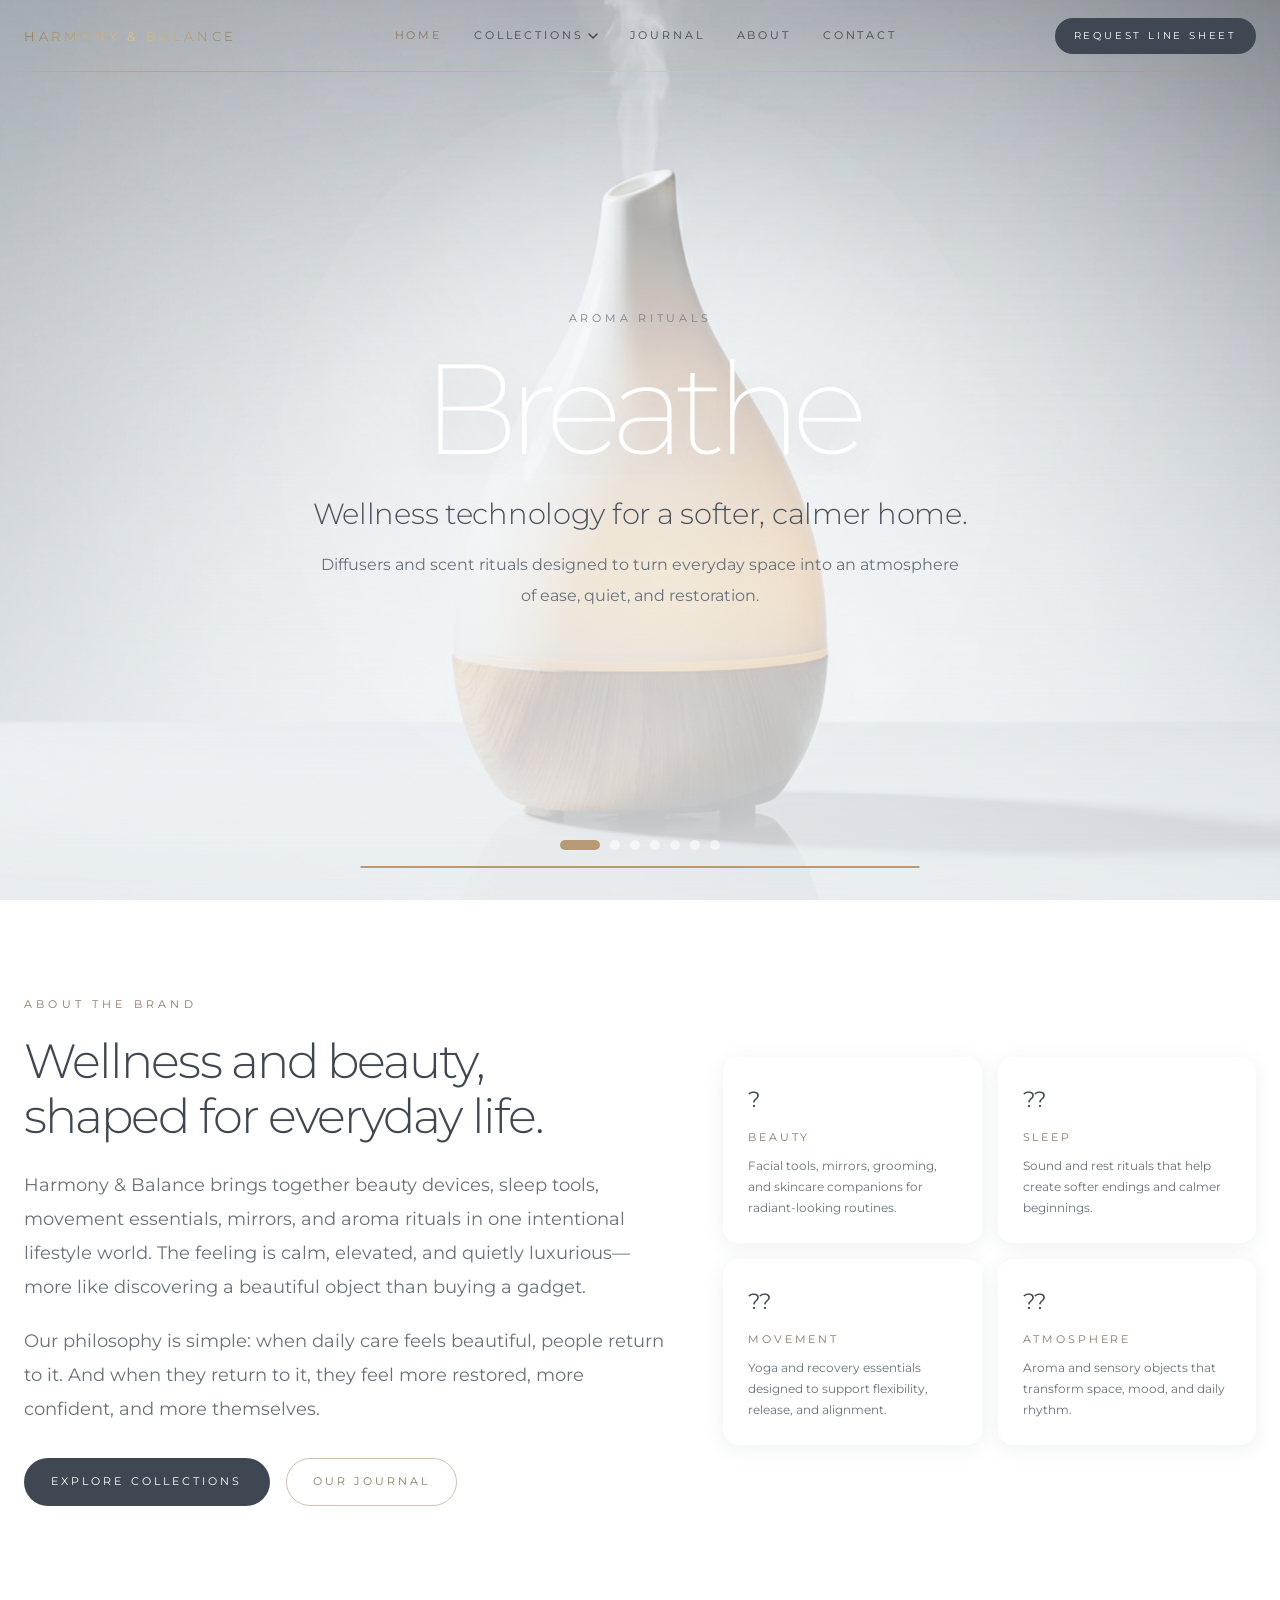
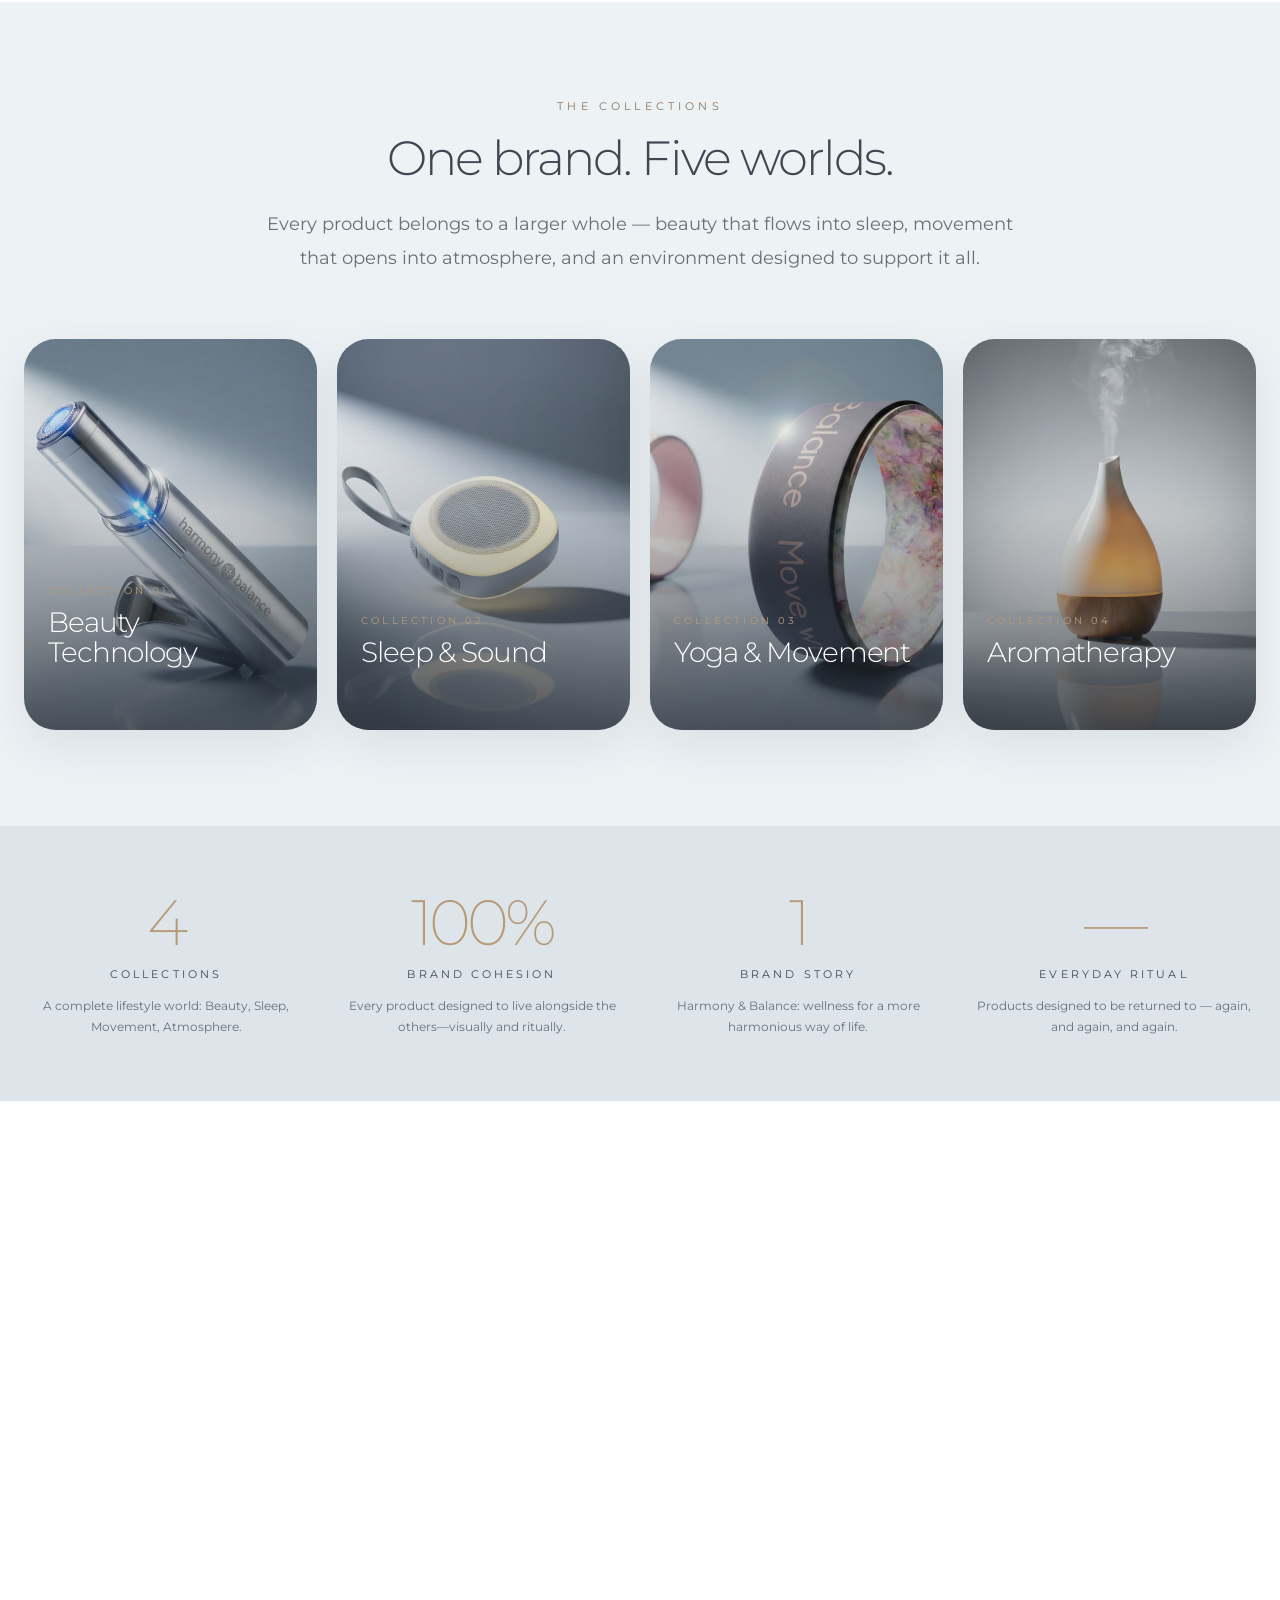
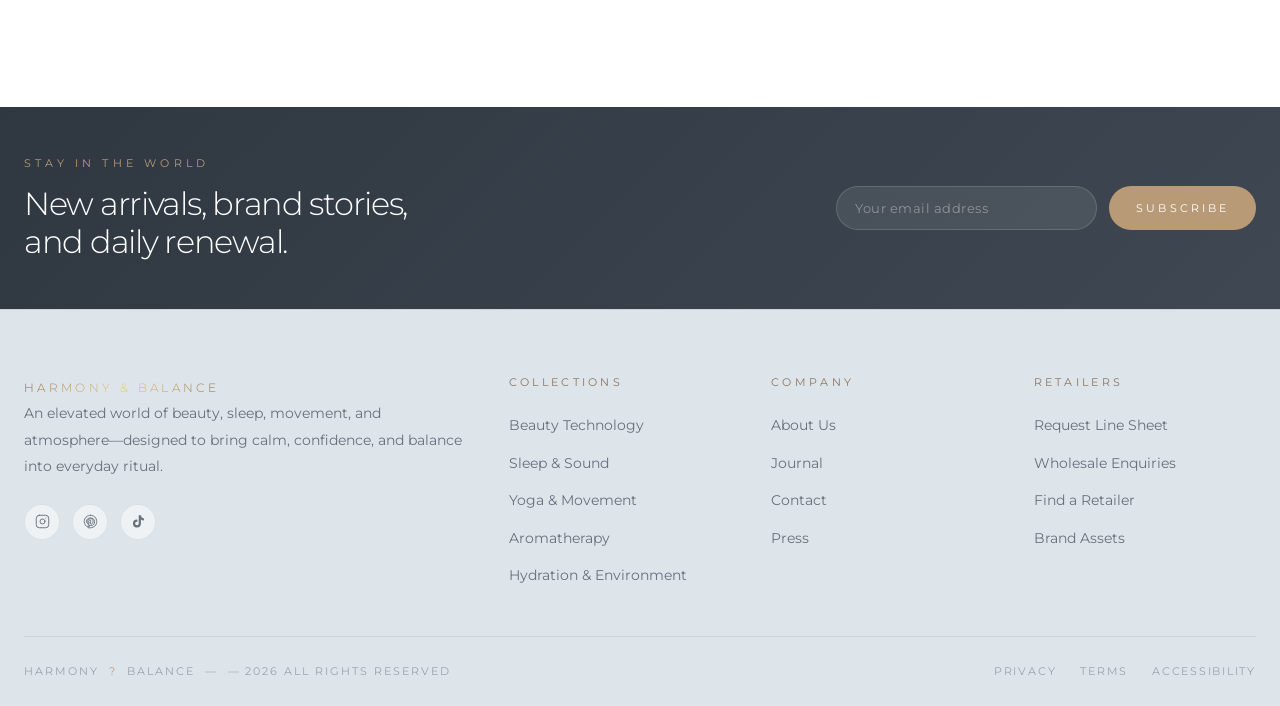
==== commit 51299604: "Add files via upload" ====
--- a/index.html
+++ b/index.html
@@ -87,10 +87,11 @@
             </svg>
           </a>
           <div class="nav__dropdown" role="menu">
-            <a href="pages/beauty.html"     class="nav__dropdown-link" role="menuitem"><span class="nav__dropdown-icon">&#10024;</span> Beauty</a>
-            <a href="pages/sleep.html"      class="nav__dropdown-link" role="menuitem"><span class="nav__dropdown-icon">&#9790;</span> Sleep</a>
-            <a href="pages/movement.html"   class="nav__dropdown-link" role="menuitem"><span class="nav__dropdown-icon">&#10047;</span> Movement</a>
-            <a href="pages/atmosphere.html" class="nav__dropdown-link" role="menuitem"><span class="nav__dropdown-icon">&#10022;</span> Atmosphere</a>
+            <a href="pages/beauty.html"      class="nav__dropdown-link" role="menuitem"><span class="nav__dropdown-icon">✨</span> Beauty Technology</a>
+            <a href="pages/sleep.html"       class="nav__dropdown-link" role="menuitem"><span class="nav__dropdown-icon">🌙</span> Sleep &amp; Sound</a>
+            <a href="pages/movement.html"    class="nav__dropdown-link" role="menuitem"><span class="nav__dropdown-icon">🧘</span> Yoga &amp; Movement</a>
+            <a href="pages/atmosphere.html"  class="nav__dropdown-link" role="menuitem"><span class="nav__dropdown-icon">🌿</span> Aromatherapy</a>
+            <a href="pages/hydration.html"   class="nav__dropdown-link" role="menuitem"><span class="nav__dropdown-icon">💧</span> Hydration &amp; Environment</a>
           </div>
         </li>
 
@@ -229,9 +230,9 @@
 
       <div class="brand-story__text reveal">
         <span class="eyebrow">About the Brand</span>
-        <h2>Wellness and beauty,<br>shaped into daily ritual.</h2>
+        <h2>Wellness and beauty,<br>shaped for everyday life.</h2>
         <p>Harmony & Balance brings together beauty devices, sleep tools, movement essentials, mirrors, and aroma rituals in one intentional lifestyle world. The feeling is calm, elevated, and quietly luxurious—more like discovering a beautiful object than buying a gadget.</p>
-        <p>Our philosophy is simple: when rituals feel beautiful, people return to them. And when they return to them, they feel more restored, more confident, and more themselves.</p>
+        <p>Our philosophy is simple: when daily care feels beautiful, people return to it. And when they return to it, they feel more restored, more confident, and more themselves.</p>
         <div class="btn-row">
           <a href="#categories" class="btn btn--dark">Explore Collections</a>
           <a href="pages/blog/index.html" class="btn btn--outline">Our Journal</a>
@@ -270,8 +271,8 @@
   <div class="container">
     <div class="section-header reveal">
       <span class="eyebrow">The Collections</span>
-      <h2>One brand. Four worlds.</h2>
-      <p>Every product exists inside a larger ritual—beauty that flows into sleep, movement that opens into atmosphere.</p>
+      <h2>One brand. Five worlds.</h2>
+      <p>Every product belongs to a larger whole — beauty that flows into sleep, movement that opens into atmosphere, and an environment designed to support it all.</p>
     </div>
     <div class="categories__grid">
 
@@ -280,7 +281,7 @@
         <div class="cat-card__overlay"></div>
         <div class="cat-card__content">
           <div class="cat-card__eyebrow">Collection 01</div>
-          <h3 class="cat-card__title">Beauty</h3>
+          <h3 class="cat-card__title">Beauty Technology</h3>
           <span class="cat-card__link">Explore ?</span>
         </div>
       </a>
@@ -290,7 +291,7 @@
         <div class="cat-card__overlay"></div>
         <div class="cat-card__content">
           <div class="cat-card__eyebrow">Collection 02</div>
-          <h3 class="cat-card__title">Sleep</h3>
+          <h3 class="cat-card__title">Sleep &amp; Sound</h3>
           <span class="cat-card__link">Explore ?</span>
         </div>
       </a>
@@ -300,7 +301,7 @@
         <div class="cat-card__overlay"></div>
         <div class="cat-card__content">
           <div class="cat-card__eyebrow">Collection 03</div>
-          <h3 class="cat-card__title">Movement</h3>
+          <h3 class="cat-card__title">Yoga &amp; Movement</h3>
           <span class="cat-card__link">Explore ?</span>
         </div>
       </a>
@@ -310,7 +311,7 @@
         <div class="cat-card__overlay"></div>
         <div class="cat-card__content">
           <div class="cat-card__eyebrow">Collection 04</div>
-          <h3 class="cat-card__title">Atmosphere</h3>
+          <h3 class="cat-card__title">Aromatherapy</h3>
           <span class="cat-card__link">Explore ?</span>
         </div>
       </a>
@@ -400,8 +401,8 @@
 <div class="newsletter-strip">
   <div class="newsletter-strip__inner">
     <div class="newsletter-strip__copy">
-      <div class="newsletter-strip__eyebrow">Stay Connected</div>
-      <h3 class="newsletter-strip__heading">New arrivals, brand stories,<br>and ritual inspiration.</h3>
+      <div class="newsletter-strip__eyebrow">Stay in the World</div>
+      <h3 class="newsletter-strip__heading">New arrivals, brand stories,<br>and daily renewal.</h3>
     </div>
     <form class="newsletter-strip__form" onsubmit="return false;">
       <input class="newsletter-input" type="email" placeholder="Your email address" aria-label="Email address" />
@@ -445,10 +446,11 @@
       <div>
         <div class="footer__col-label">Collections</div>
         <ul class="footer__nav-list">
-          <li><a href="pages/beauty.html"     class="footer__nav-link">Beauty</a></li>
-          <li><a href="pages/sleep.html"      class="footer__nav-link">Sleep</a></li>
-          <li><a href="pages/movement.html"   class="footer__nav-link">Movement</a></li>
-          <li><a href="pages/atmosphere.html" class="footer__nav-link">Atmosphere</a></li>
+          <li><a href="pages/beauty.html"      class="footer__nav-link">Beauty Technology</a></li>
+          <li><a href="pages/sleep.html"       class="footer__nav-link">Sleep &amp; Sound</a></li>
+          <li><a href="pages/movement.html"    class="footer__nav-link">Yoga &amp; Movement</a></li>
+          <li><a href="pages/atmosphere.html"  class="footer__nav-link">Aromatherapy</a></li>
+          <li><a href="pages/hydration.html"   class="footer__nav-link">Hydration &amp; Environment</a></li>
         </ul>
       </div>
 
--- a/css/hero.css
+++ b/css/hero.css
@@ -110,7 +110,7 @@
   100% { transform: scale(1.08) translate3d( 0.8%, -0.5%, 0); }
 }
 
-/* ── Final slide IMAGE fallback [brand-ethos.png + cinematic zoom] ──
+/* ── Final slide IMAGE fallback [brand-ethos.jpg + cinematic zoom] ──
    Always sits beneath the video layer.
    • When video plays  → video fades in on top, image hidden beneath
    • When video blocked (iOS Low Power, no .mp4) → this plays alone
@@ -121,7 +121,7 @@
 #hero-final-bg {
   position: absolute;
   inset: -3%;                         /* bleed for zoom headroom */
-  background-image: url('images/brand-ethos.png');
+  background-image: url('images/brand-ethos.jpg');
   background-size: cover;
   background-position: center center;
   opacity: 0;
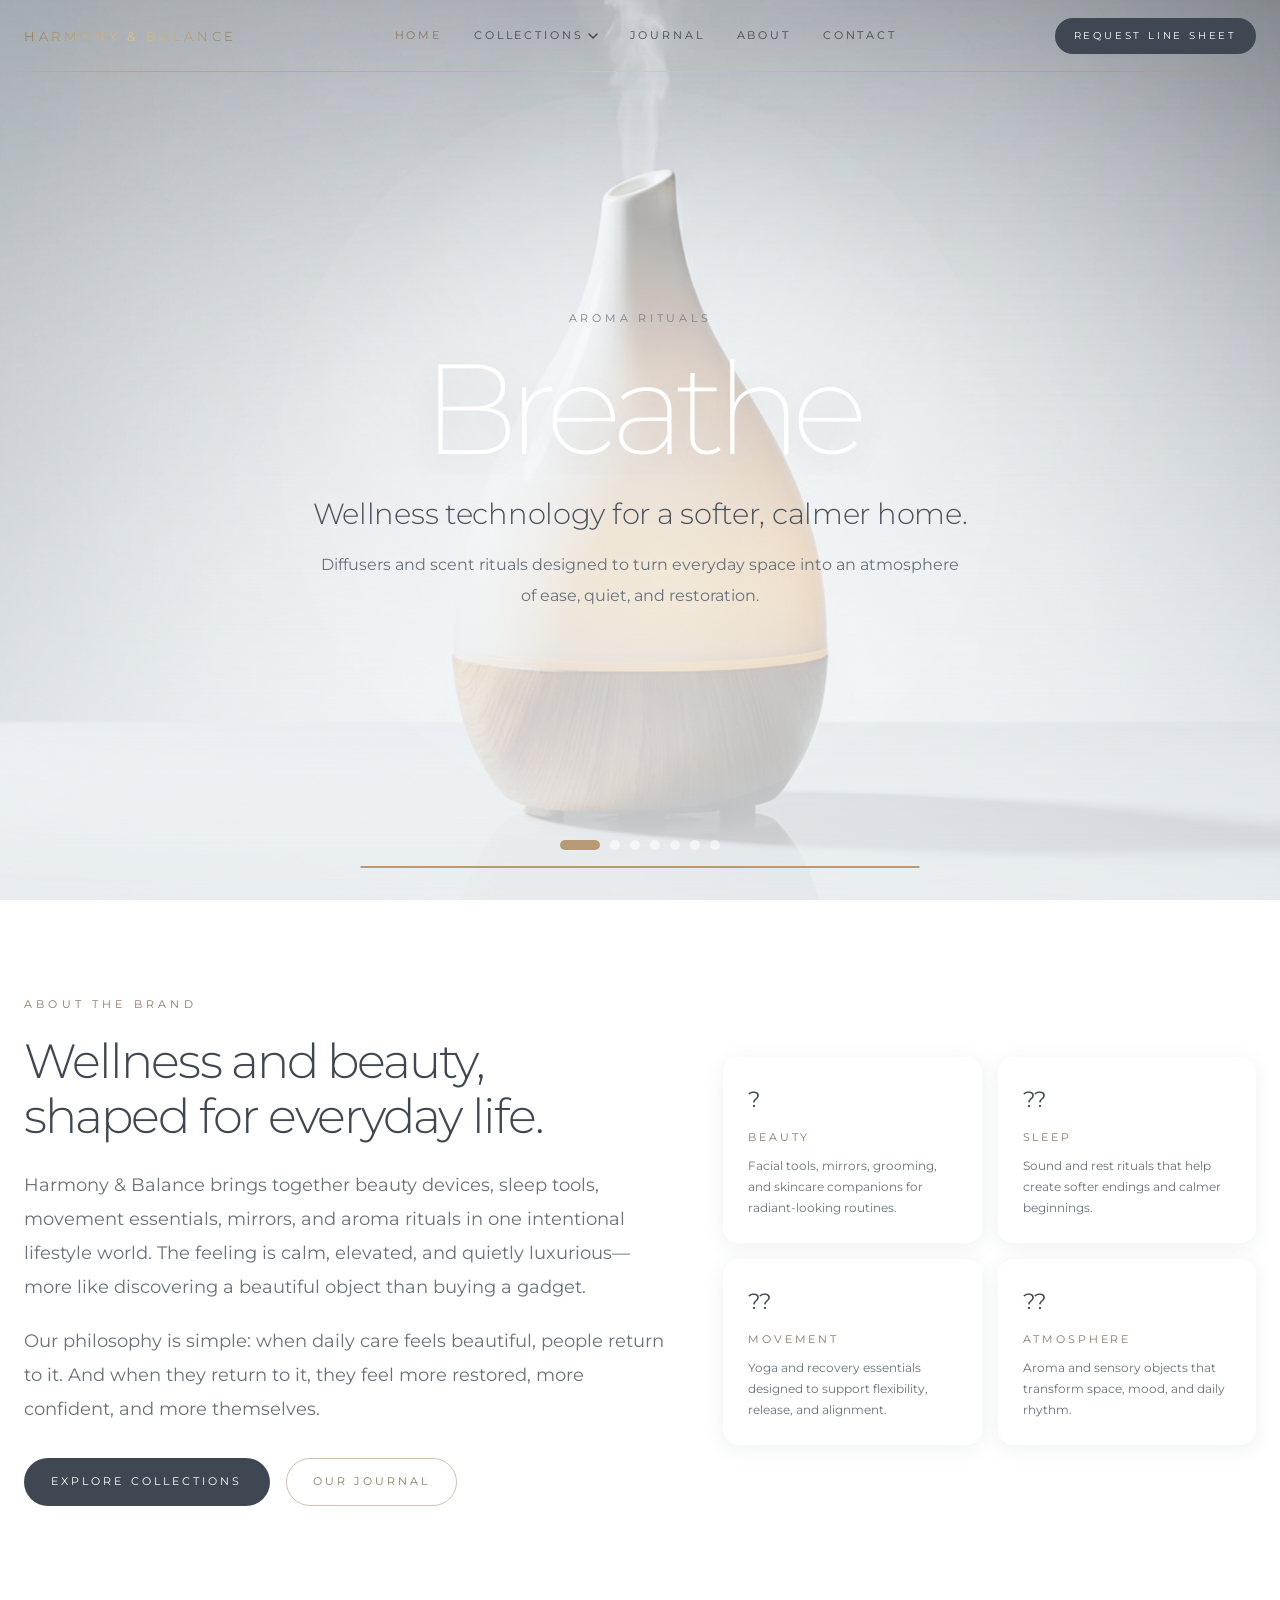
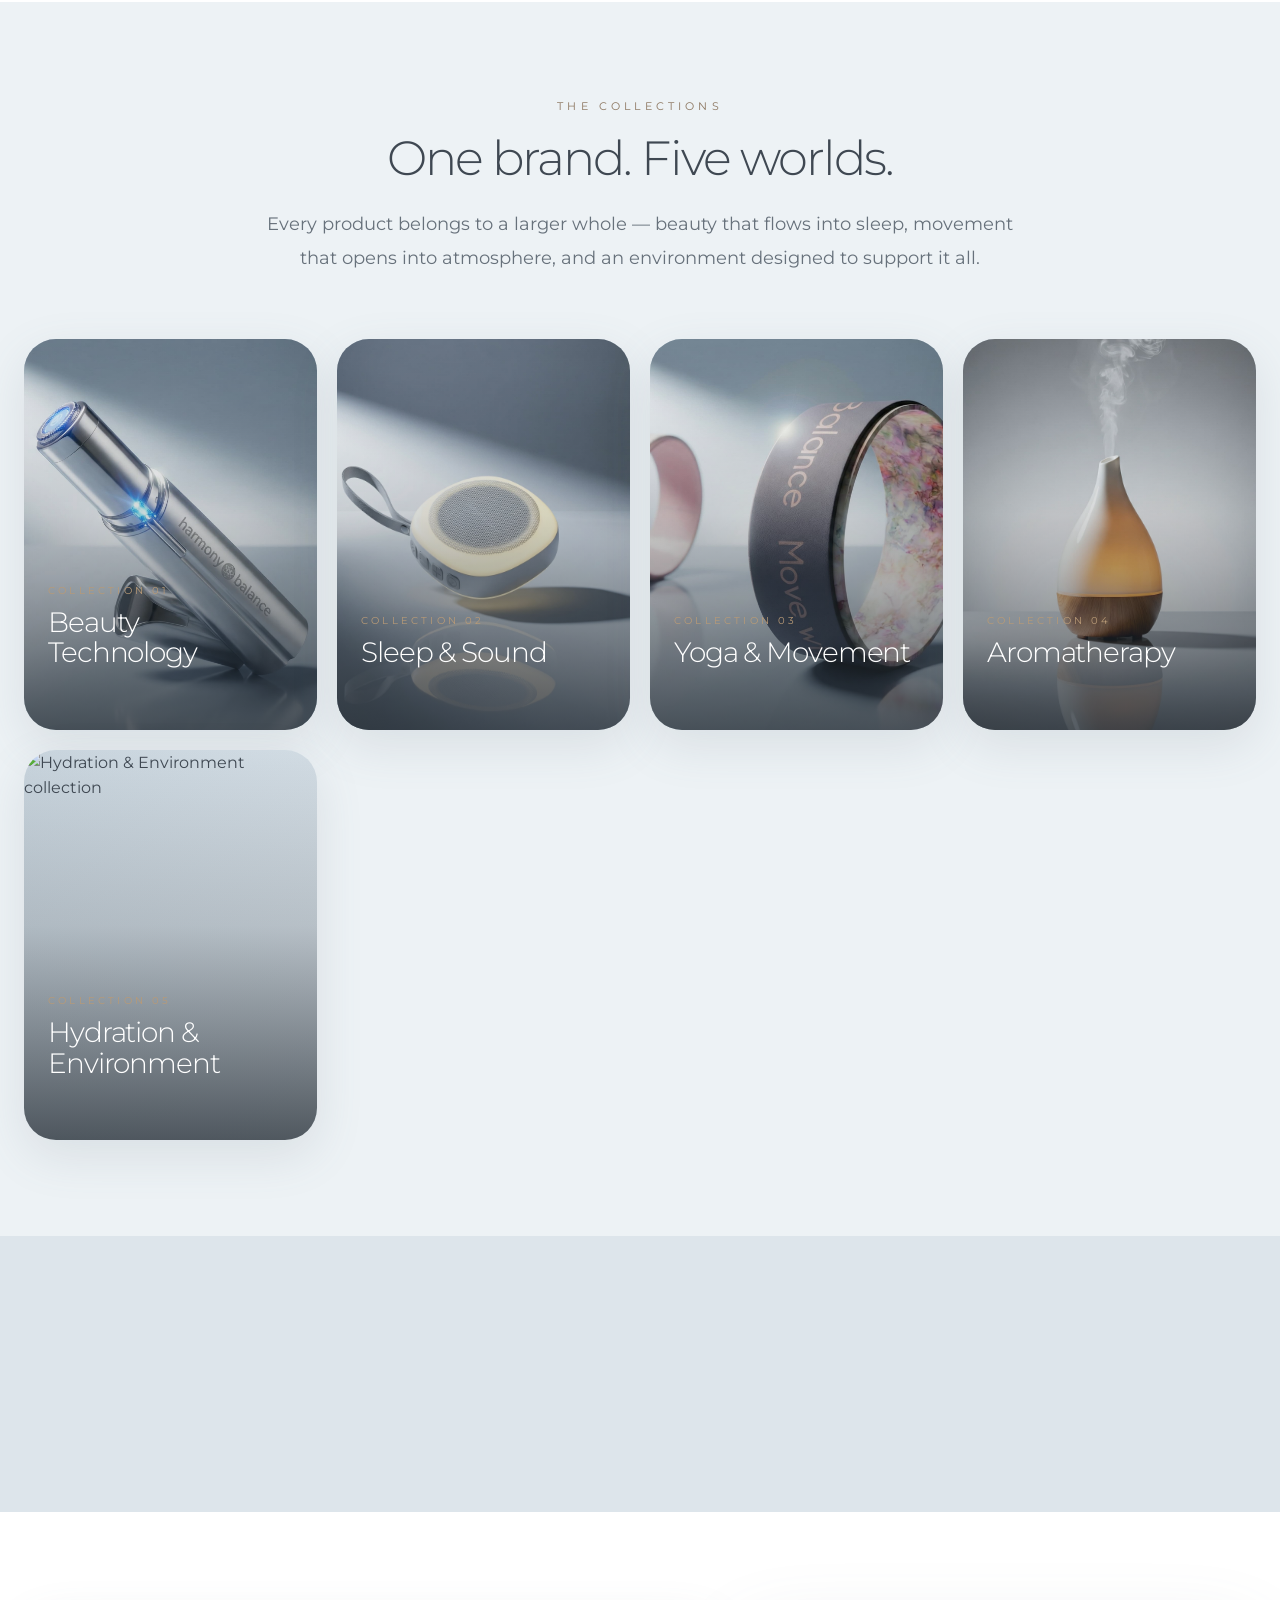
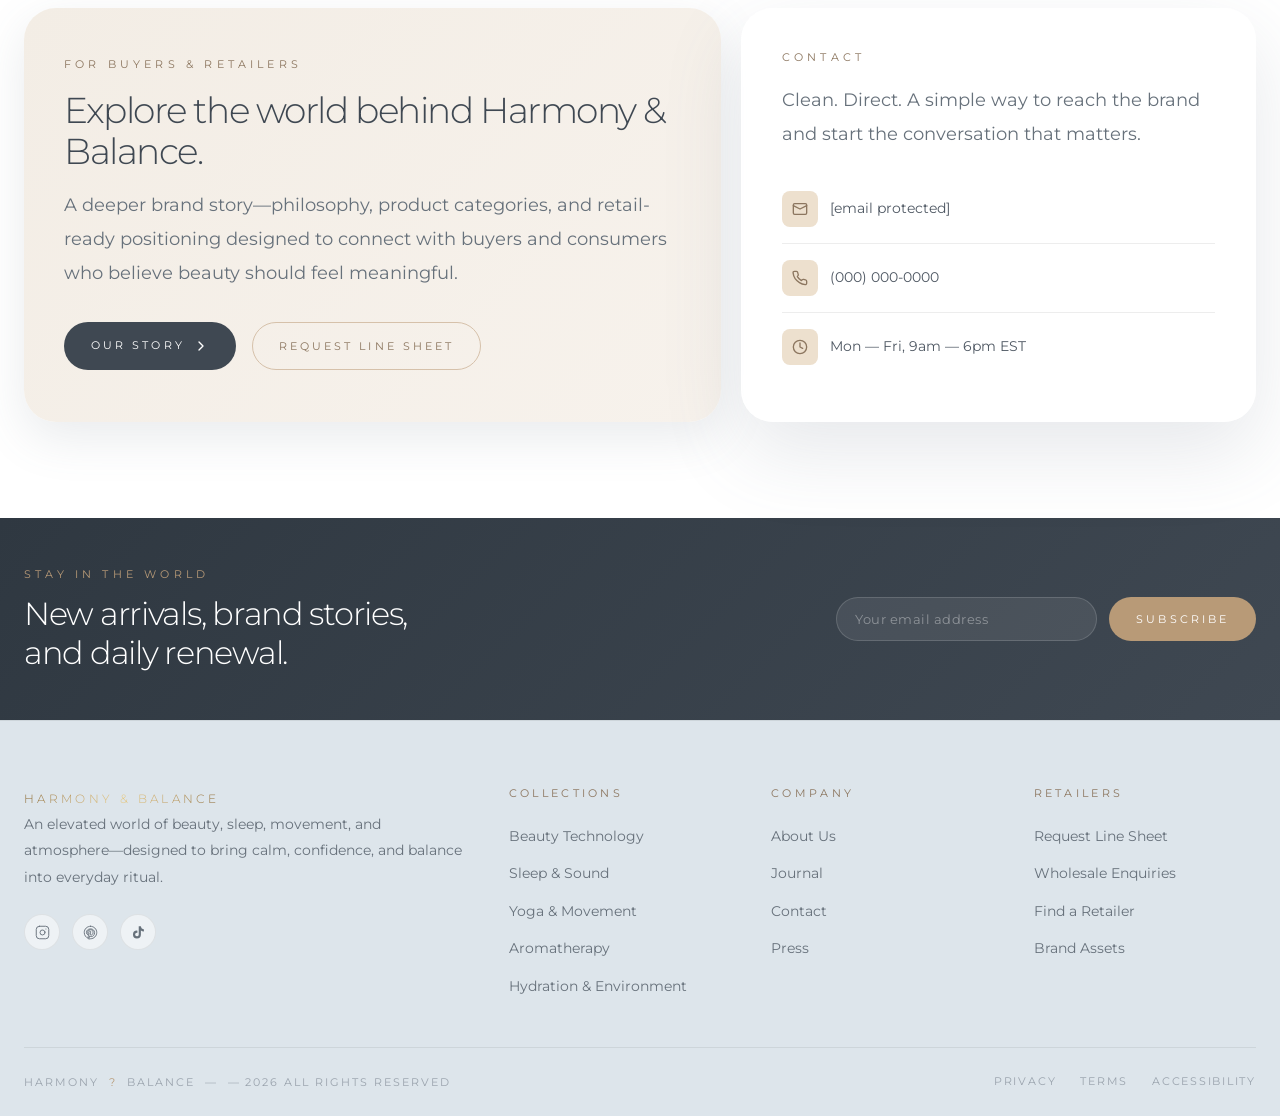
==== commit fc2326bb: "Add files via upload" ====
--- a/index.html
+++ b/index.html
@@ -316,6 +316,17 @@
         </div>
       </a>
 
+
+      <a href="pages/hydration.html" class="cat-card reveal reveal--delay-5">
+        <img class="cat-card__image" src="images/HYDRATION-2.jpg" alt="Hydration &amp; Environment collection" />
+        <div class="cat-card__overlay"></div>
+        <div class="cat-card__content">
+          <div class="cat-card__eyebrow">Collection 05</div>
+          <h3 class="cat-card__title">Hydration &amp; Environment</h3>
+          <span class="cat-card__link">Explore →</span>
+        </div>
+      </a>
+
     </div>
   </div>
 </section>
@@ -325,9 +336,9 @@
   <div class="container">
     <div class="brand-values__grid">
       <div class="value-item reveal">
-        <div class="value-item__number">4</div>
+        <div class="value-item__number">5</div>
         <div class="value-item__label">Collections</div>
-        <p class="value-item__text">A complete lifestyle world: Beauty, Sleep, Movement, Atmosphere.</p>
+        <p class="value-item__text">A complete lifestyle world: Beauty Technology, Sleep, Movement, Aromatherapy, Hydration.</p>
       </div>
       <div class="value-item reveal reveal--delay-1">
         <div class="value-item__number">100%</div>
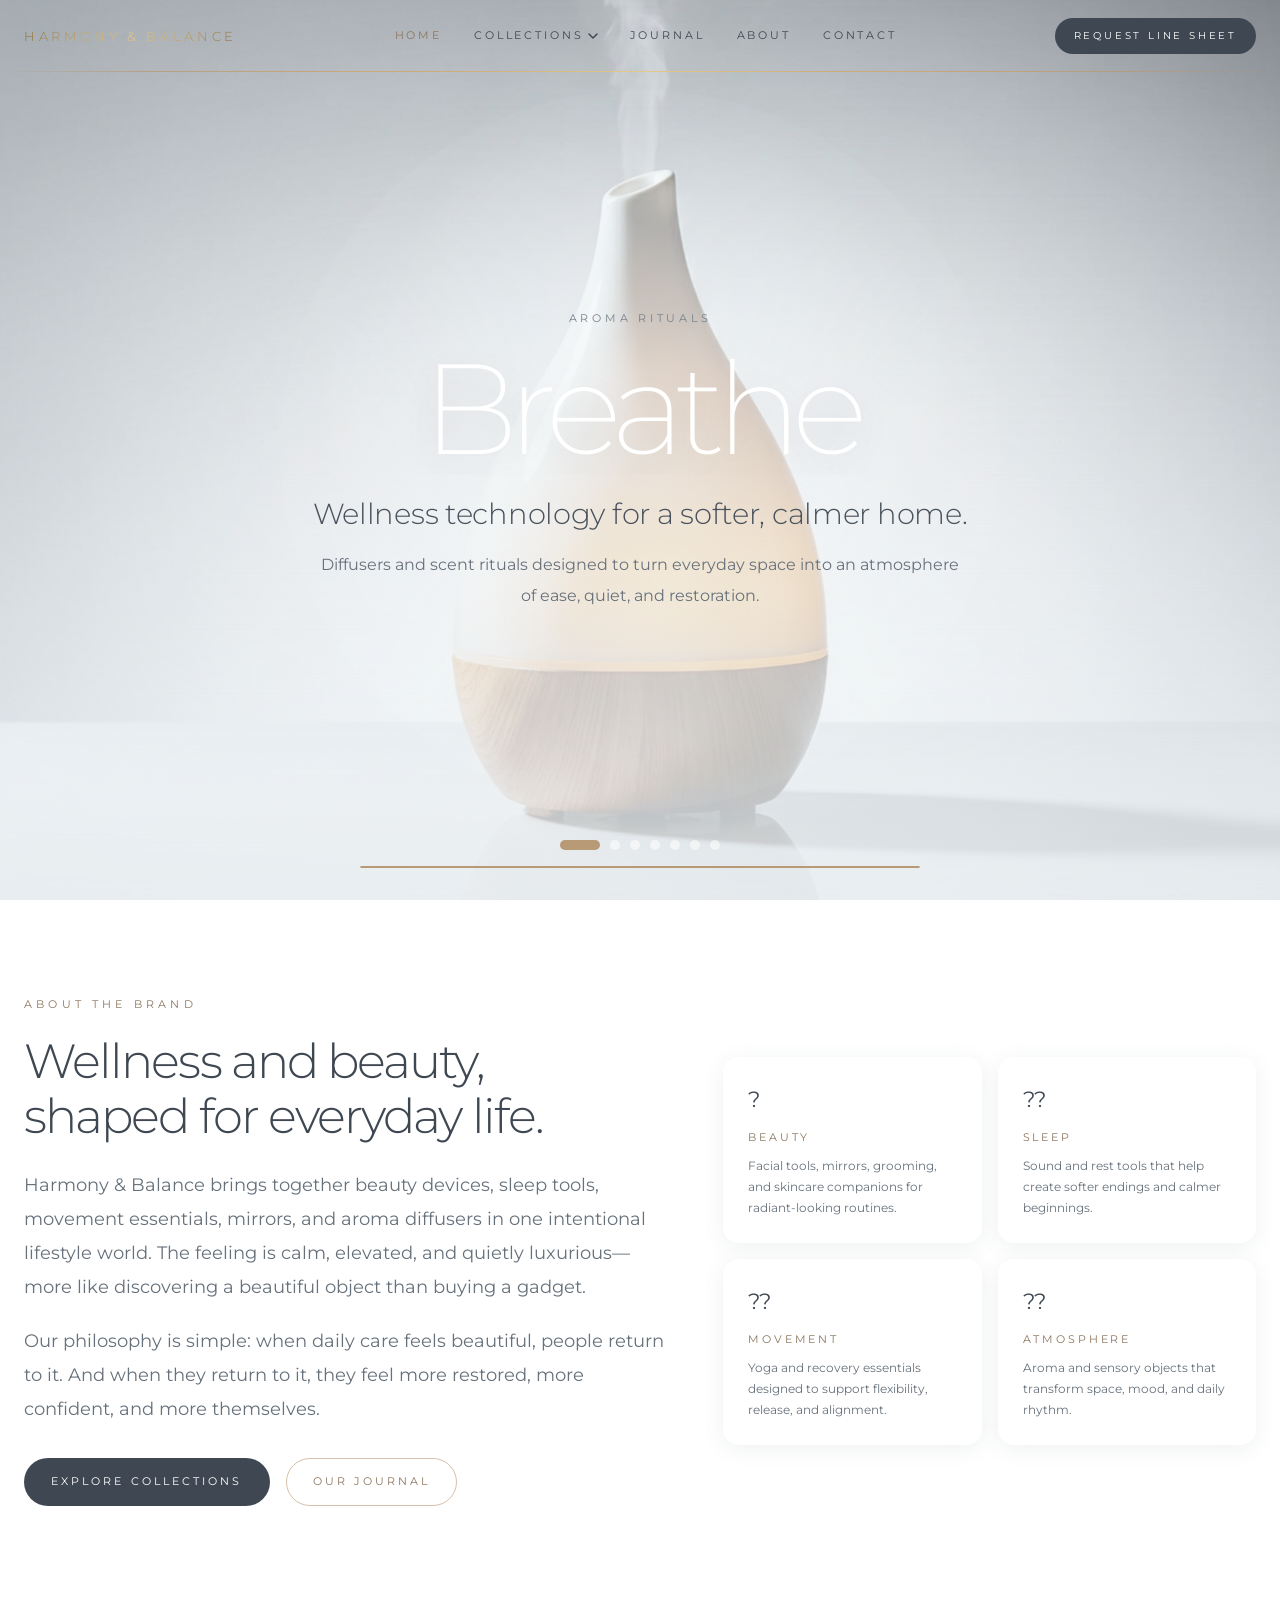
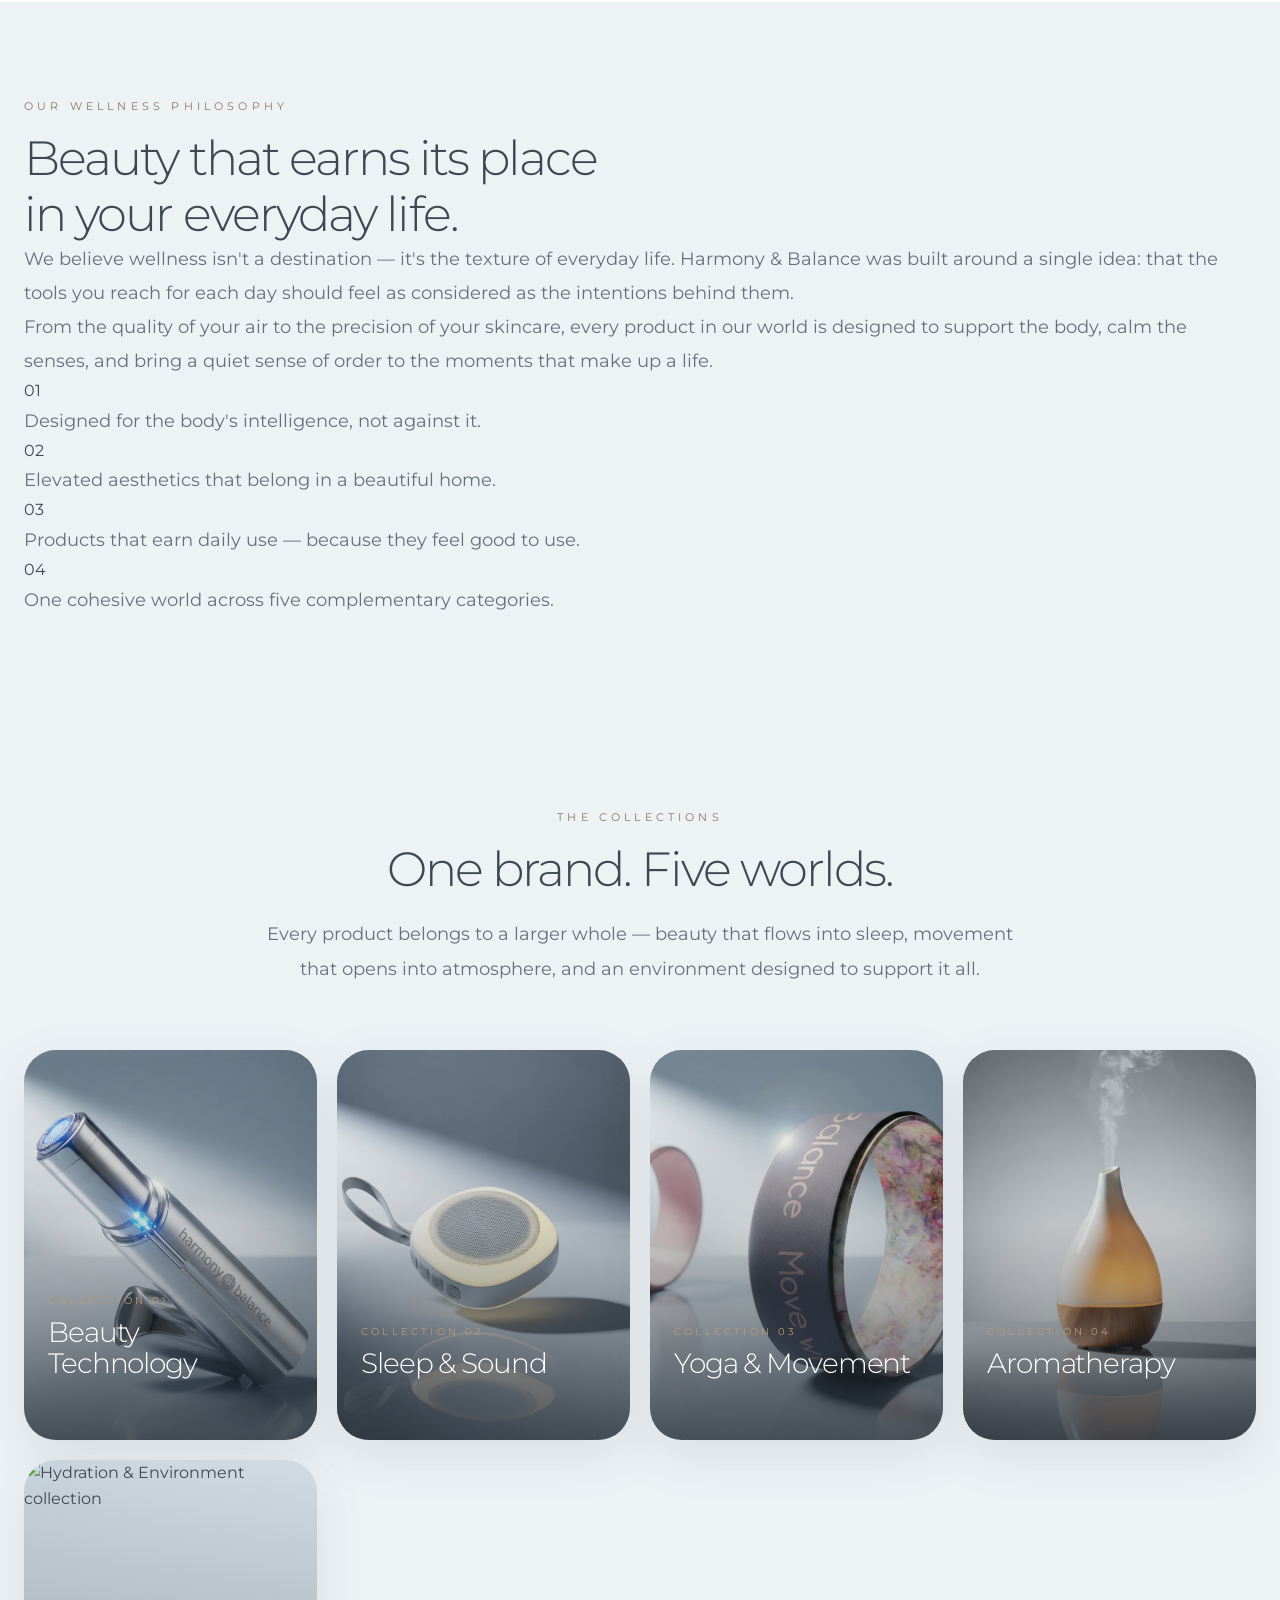
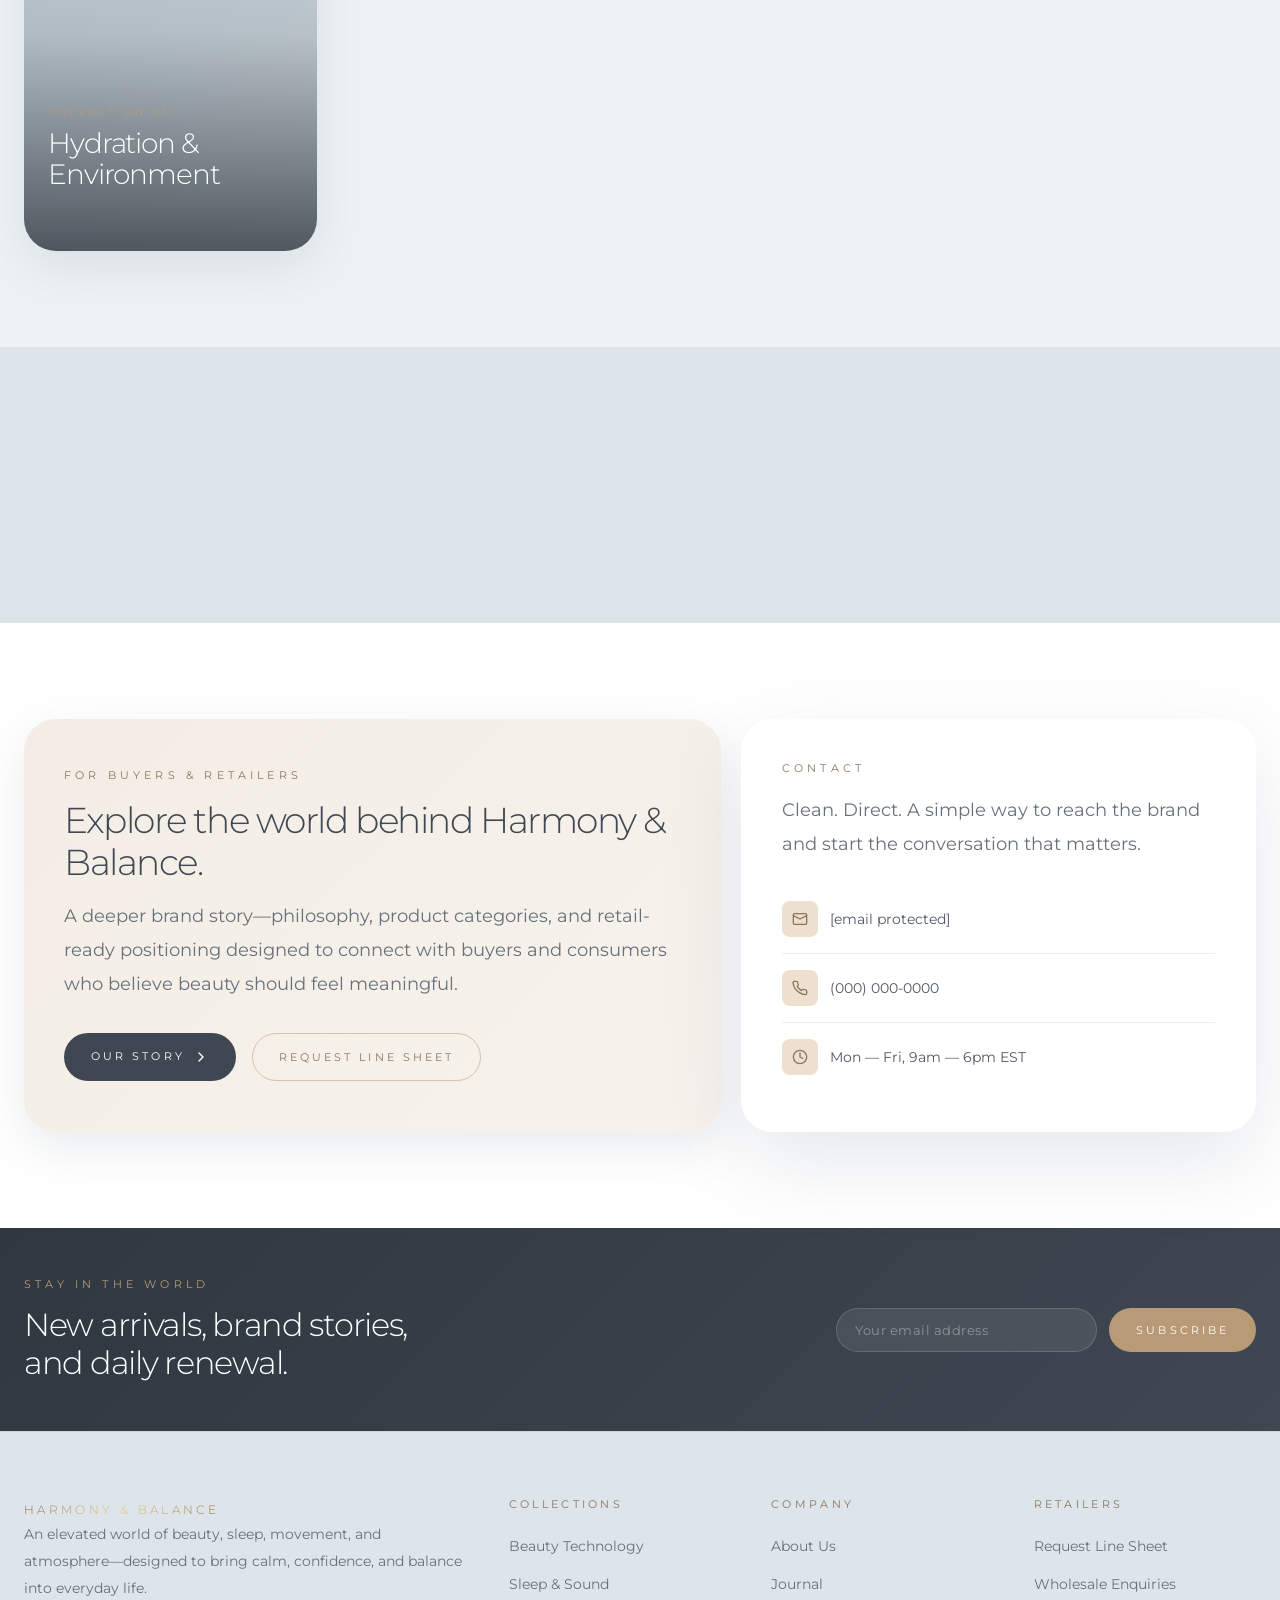
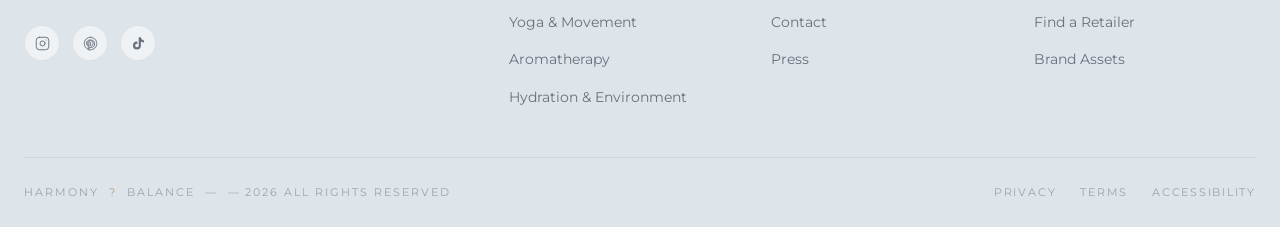
==== commit 8e07b8d2: "Add files via upload" ====
--- a/index.html
+++ b/index.html
@@ -4,7 +4,7 @@
   <meta charset="UTF-8" />
   <meta name="viewport" content="width=device-width, initial-scale=1.0" />
   <title>Harmony & Balance | Wellness & Beauty</title>
-  <meta name="description" content="An elevated world of beauty, sleep, movement, and atmosphere. Harmony & Balance wellness essentials designed for everyday ritual." />
+  <meta name="description" content="An elevated world of beauty, sleep, movement, and atmosphere. Harmony & Balance wellness essentials designed for everyday life." />
 
   <!-- ══ SEO + Social Sharing Meta ═══════════════════════════════
        Open Graph → iMessage, Facebook, LinkedIn, Slack previews
@@ -15,14 +15,14 @@
   <!-- Standard SEO -->
   <meta name="robots" content="index, follow" />
   <meta name="author" content="Harmony & Balance / Lifeworks Technology Group" />
-  <meta name="keywords" content="wellness beauty, facial devices, diffusers, sleep tools, yoga, aroma rituals, anti-aging, beauty tools, harmony and balance" />
+  <meta name="keywords" content="wellness beauty, facial devices, diffusers, sleep tools, yoga, aroma wellness, anti-aging, beauty tools, harmony and balance" />
   <link rel="canonical" href="https://harmonyandbalance.com/" />
 
   <!-- Open Graph (Facebook, LinkedIn, iMessage, Slack, Discord) -->
   <meta property="og:type"        content="website" />
   <meta property="og:site_name"   content="Harmony & Balance" />
   <meta property="og:title"       content="Harmony & Balance | Wellness & Beauty" />
-  <meta property="og:description" content="A design-forward world of beauty devices, sleep tools, movement essentials, and aroma rituals. Crafted to help you feel restored, confident, and radiant." />
+  <meta property="og:description" content="A design-forward world of beauty devices, sleep tools, movement essentials, and aroma care. Crafted to help you feel restored, confident, and radiant." />
   <meta property="og:url"         content="https://harmonyandbalance.com/" />
   <meta property="og:image"       content="https://harmonyandbalance.com/images/og-share.jpg" />
   <meta property="og:image:width"  content="1200" />
@@ -34,7 +34,7 @@
   <meta name="twitter:card"        content="summary_large_image" />
   <meta name="twitter:site"        content="@harmonybalance" />
   <meta name="twitter:title"       content="Harmony & Balance | Wellness & Beauty" />
-  <meta name="twitter:description" content="A design-forward world of beauty devices, sleep tools, movement essentials, and aroma rituals. Crafted to help you feel restored, confident, and radiant." />
+  <meta name="twitter:description" content="A design-forward world of beauty devices, sleep tools, movement essentials, and aroma care. Crafted to help you feel restored, confident, and radiant." />
   <meta name="twitter:image"       content="https://harmonyandbalance.com/images/og-share.jpg" />
   <meta name="twitter:image:alt"   content="Harmony & Balance — Wellness & Beauty" />
 
@@ -214,7 +214,7 @@
       <div id="final-divider"></div>
       <p id="final-tagline">Wellness and beauty for a more harmonious way of life.</p>
       <p id="final-body">
-        A design-forward world of rituals across beauty, sleep, movement, and atmosphere—<br>
+        A design-forward world of beauty, sleep, movement, and atmosphere—<br>
         created to help you feel restored, confident, and radiant.
       </p>
       <div id="dots-final"></div>
@@ -231,7 +231,7 @@
       <div class="brand-story__text reveal">
         <span class="eyebrow">About the Brand</span>
         <h2>Wellness and beauty,<br>shaped for everyday life.</h2>
-        <p>Harmony & Balance brings together beauty devices, sleep tools, movement essentials, mirrors, and aroma rituals in one intentional lifestyle world. The feeling is calm, elevated, and quietly luxurious—more like discovering a beautiful object than buying a gadget.</p>
+        <p>Harmony & Balance brings together beauty devices, sleep tools, movement essentials, mirrors, and aroma diffusers in one intentional lifestyle world. The feeling is calm, elevated, and quietly luxurious—more like discovering a beautiful object than buying a gadget.</p>
         <p>Our philosophy is simple: when daily care feels beautiful, people return to it. And when they return to it, they feel more restored, more confident, and more themselves.</p>
         <div class="btn-row">
           <a href="#categories" class="btn btn--dark">Explore Collections</a>
@@ -248,7 +248,7 @@
         <div class="pillar">
           <div class="pillar__icon">??</div>
           <div class="pillar__label">Sleep</div>
-          <p class="pillar__text">Sound and rest rituals that help create softer endings and calmer beginnings.</p>
+          <p class="pillar__text">Sound and rest tools that help create softer endings and calmer beginnings.</p>
         </div>
         <div class="pillar">
           <div class="pillar__icon">??</div>
@@ -262,6 +262,42 @@
         </div>
       </div>
 
+    </div>
+  </div>
+</section>
+
+<!-- OUR WELLNESS PHILOSOPHY -->
+<section id="wellness-philosophy" class="philosophy section">
+  <div class="container">
+    <div class="philosophy__inner reveal">
+      <span class="eyebrow">Our Wellness Philosophy</span>
+      <h2>Beauty that earns its place<br>in your everyday life.</h2>
+      <div class="philosophy__columns">
+        <div class="philosophy__col">
+          <p>We believe wellness isn't a destination — it's the texture of everyday life. Harmony &amp; Balance was built around a single idea: that the tools you reach for each day should feel as considered as the intentions behind them.</p>
+        </div>
+        <div class="philosophy__col">
+          <p>From the quality of your air to the precision of your skincare, every product in our world is designed to support the body, calm the senses, and bring a quiet sense of order to the moments that make up a life.</p>
+        </div>
+      </div>
+      <div class="philosophy__principles">
+        <div class="principle">
+          <span class="principle__number">01</span>
+          <p class="principle__text">Designed for the body's intelligence, not against it.</p>
+        </div>
+        <div class="principle">
+          <span class="principle__number">02</span>
+          <p class="principle__text">Elevated aesthetics that belong in a beautiful home.</p>
+        </div>
+        <div class="principle">
+          <span class="principle__number">03</span>
+          <p class="principle__text">Products that earn daily use — because they feel good to use.</p>
+        </div>
+        <div class="principle">
+          <span class="principle__number">04</span>
+          <p class="principle__text">One cohesive world across five complementary categories.</p>
+        </div>
+      </div>
     </div>
   </div>
 </section>
@@ -343,7 +379,7 @@
       <div class="value-item reveal reveal--delay-1">
         <div class="value-item__number">100%</div>
         <div class="value-item__label">Brand Cohesion</div>
-        <p class="value-item__text">Every product designed to live alongside the others—visually and ritually.</p>
+        <p class="value-item__text">Every product designed to live alongside the others—visually and functionally.</p>
       </div>
       <div class="value-item reveal reveal--delay-2">
         <div class="value-item__number">1</div>
@@ -352,7 +388,7 @@
       </div>
       <div class="value-item reveal reveal--delay-3">
         <div class="value-item__number">—</div>
-        <div class="value-item__label">Everyday Ritual</div>
+        <div class="value-item__label">Daily Renewal</div>
         <p class="value-item__text">Products designed to be returned to — again, and again, and again.</p>
       </div>
     </div>
@@ -430,7 +466,7 @@
       <!-- Brand column -->
       <div class="footer__brand">
         <span class="footer__logo-text">HARMONY &amp; BALANCE</span>
-        <p class="footer__tagline">An elevated world of beauty, sleep, movement, and atmosphere—designed to bring calm, confidence, and balance into everyday ritual.</p>
+        <p class="footer__tagline">An elevated world of beauty, sleep, movement, and atmosphere—designed to bring calm, confidence, and balance into everyday life.</p>
         <div class="footer__social">
           <!-- Instagram -->
           <a href="#" class="social-icon" aria-label="Instagram">
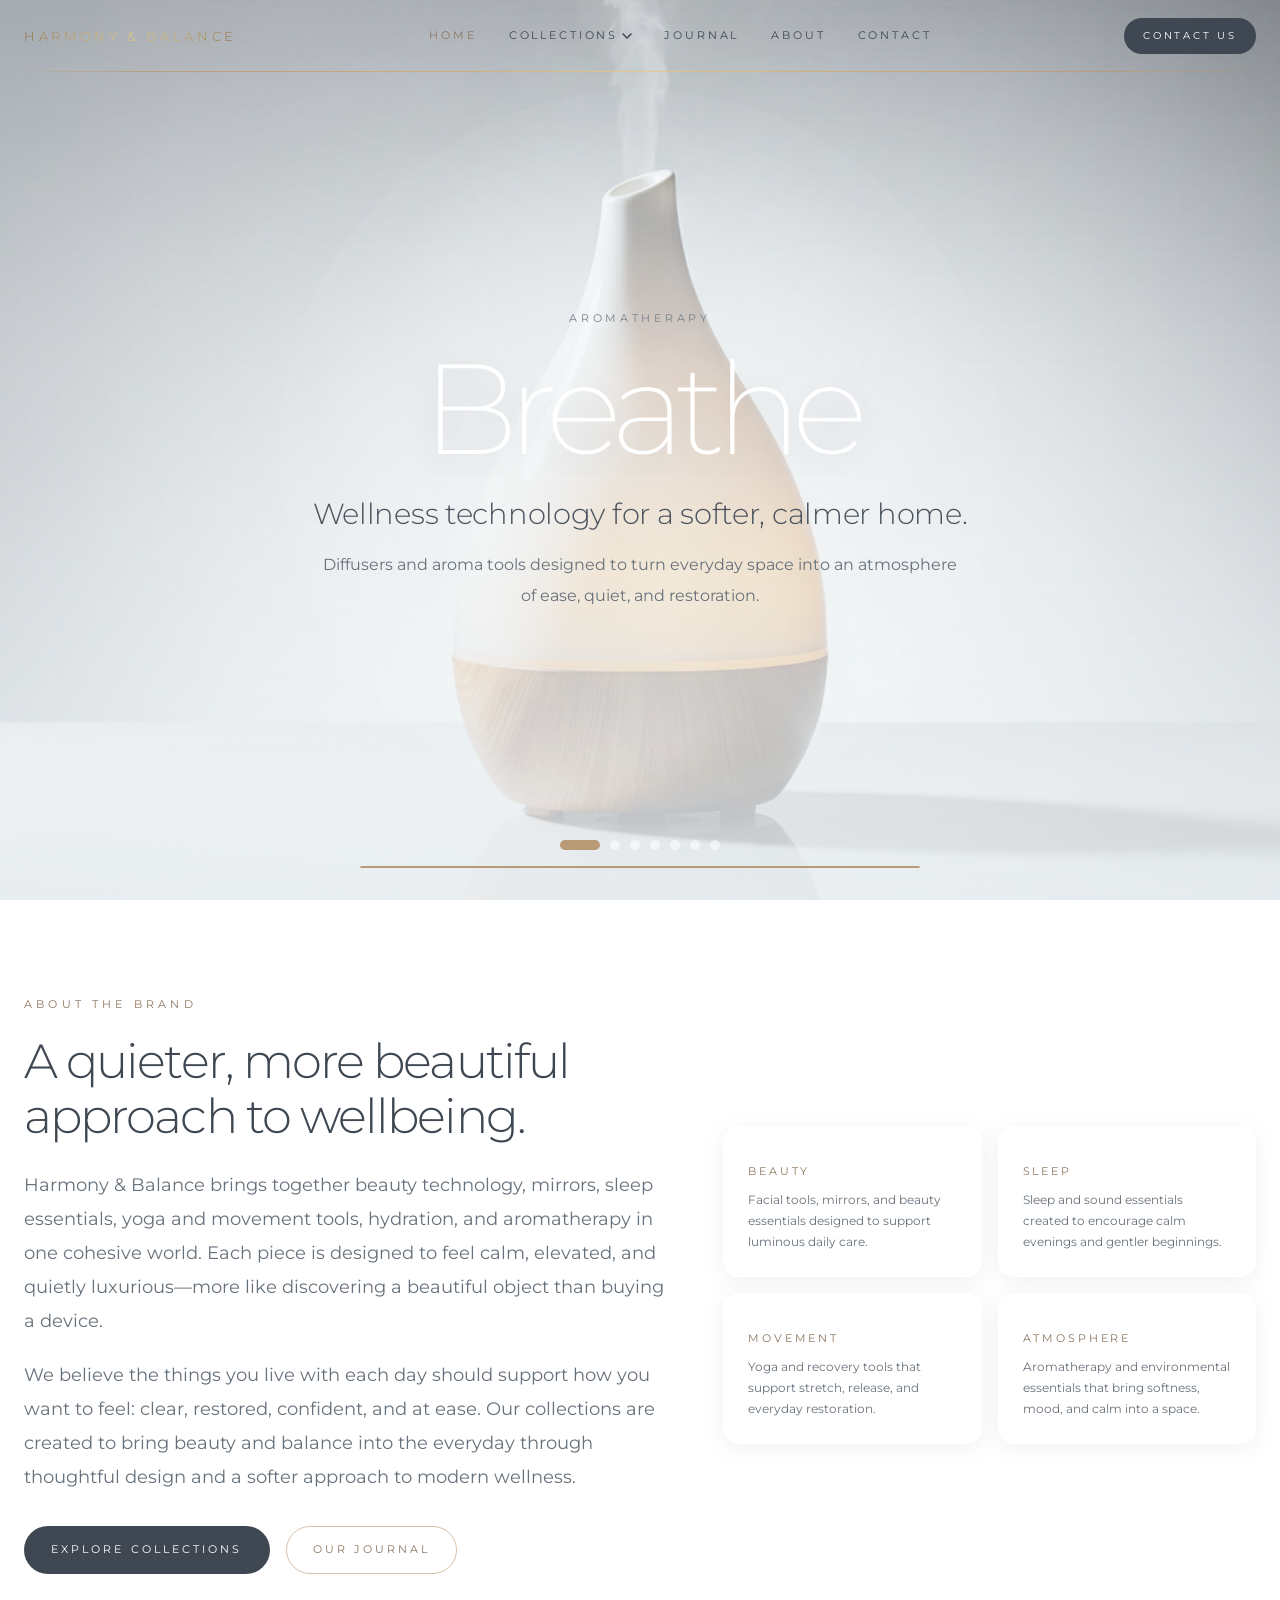
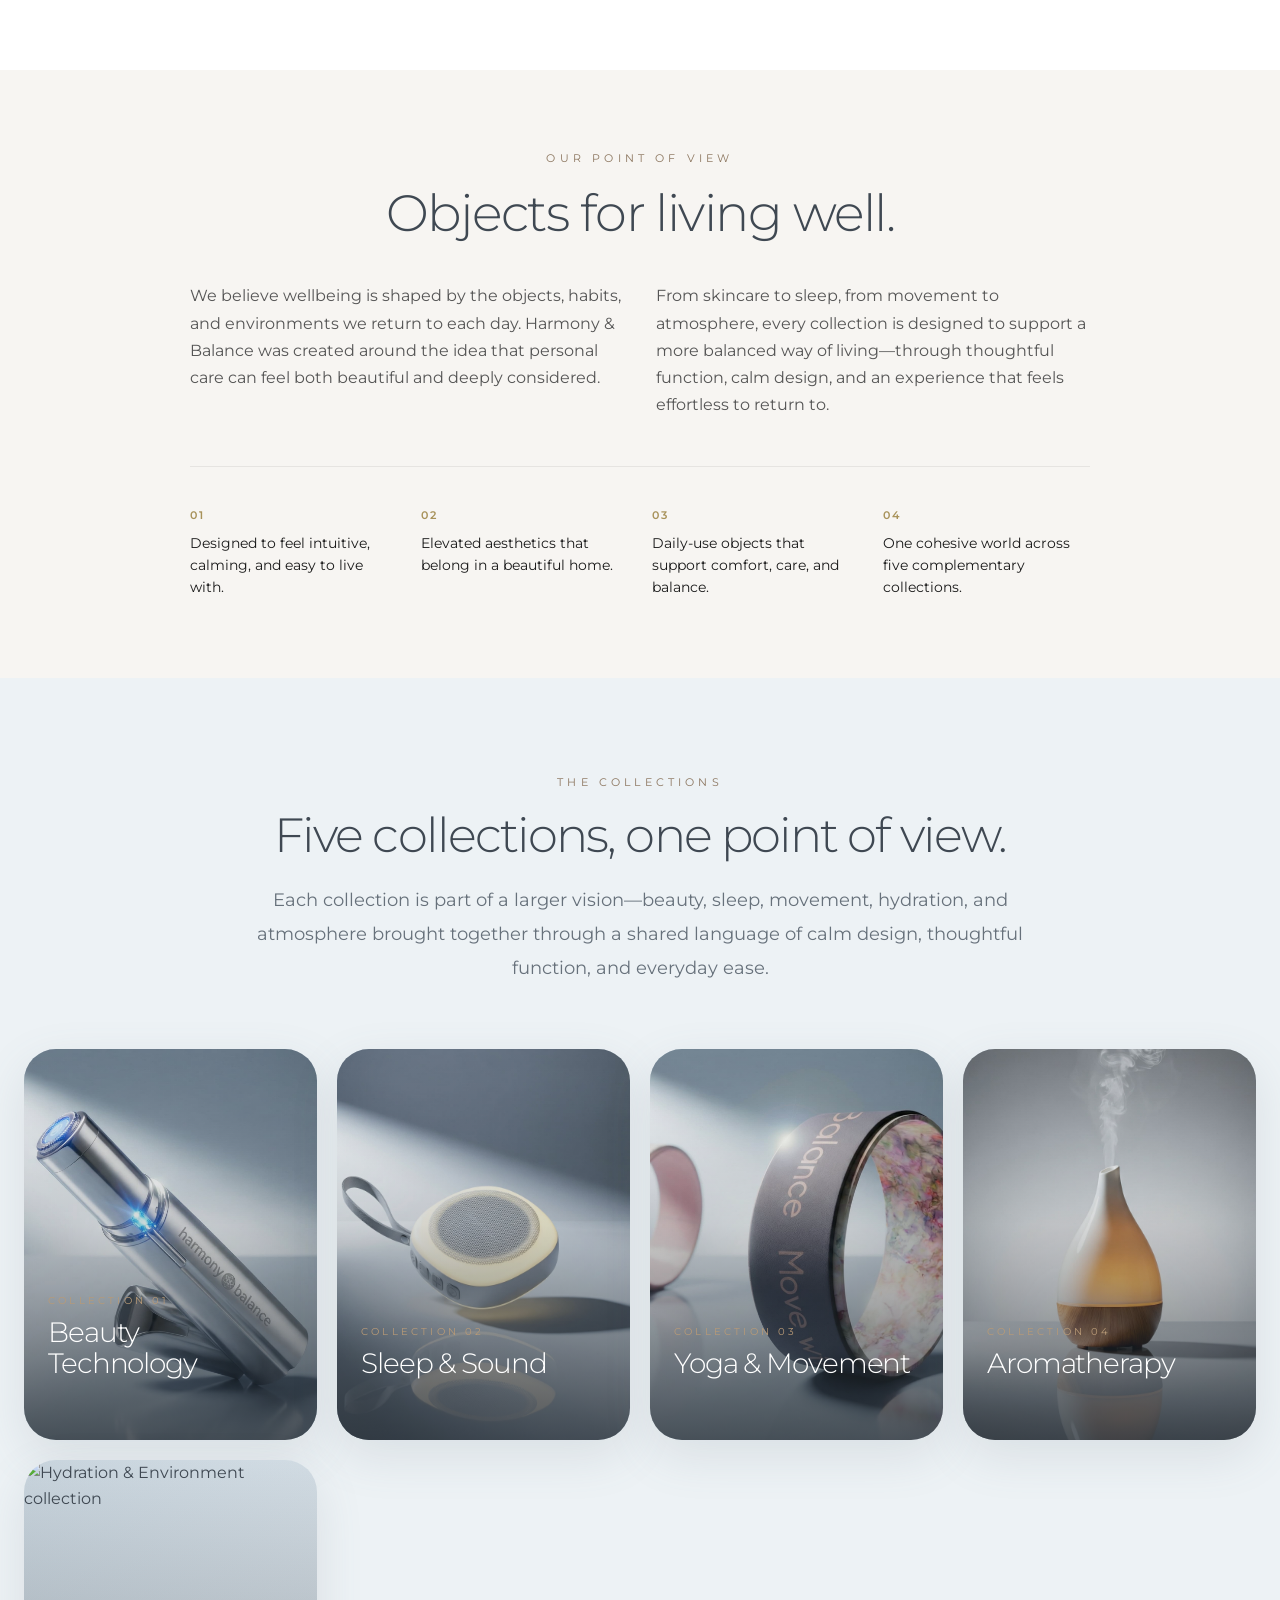
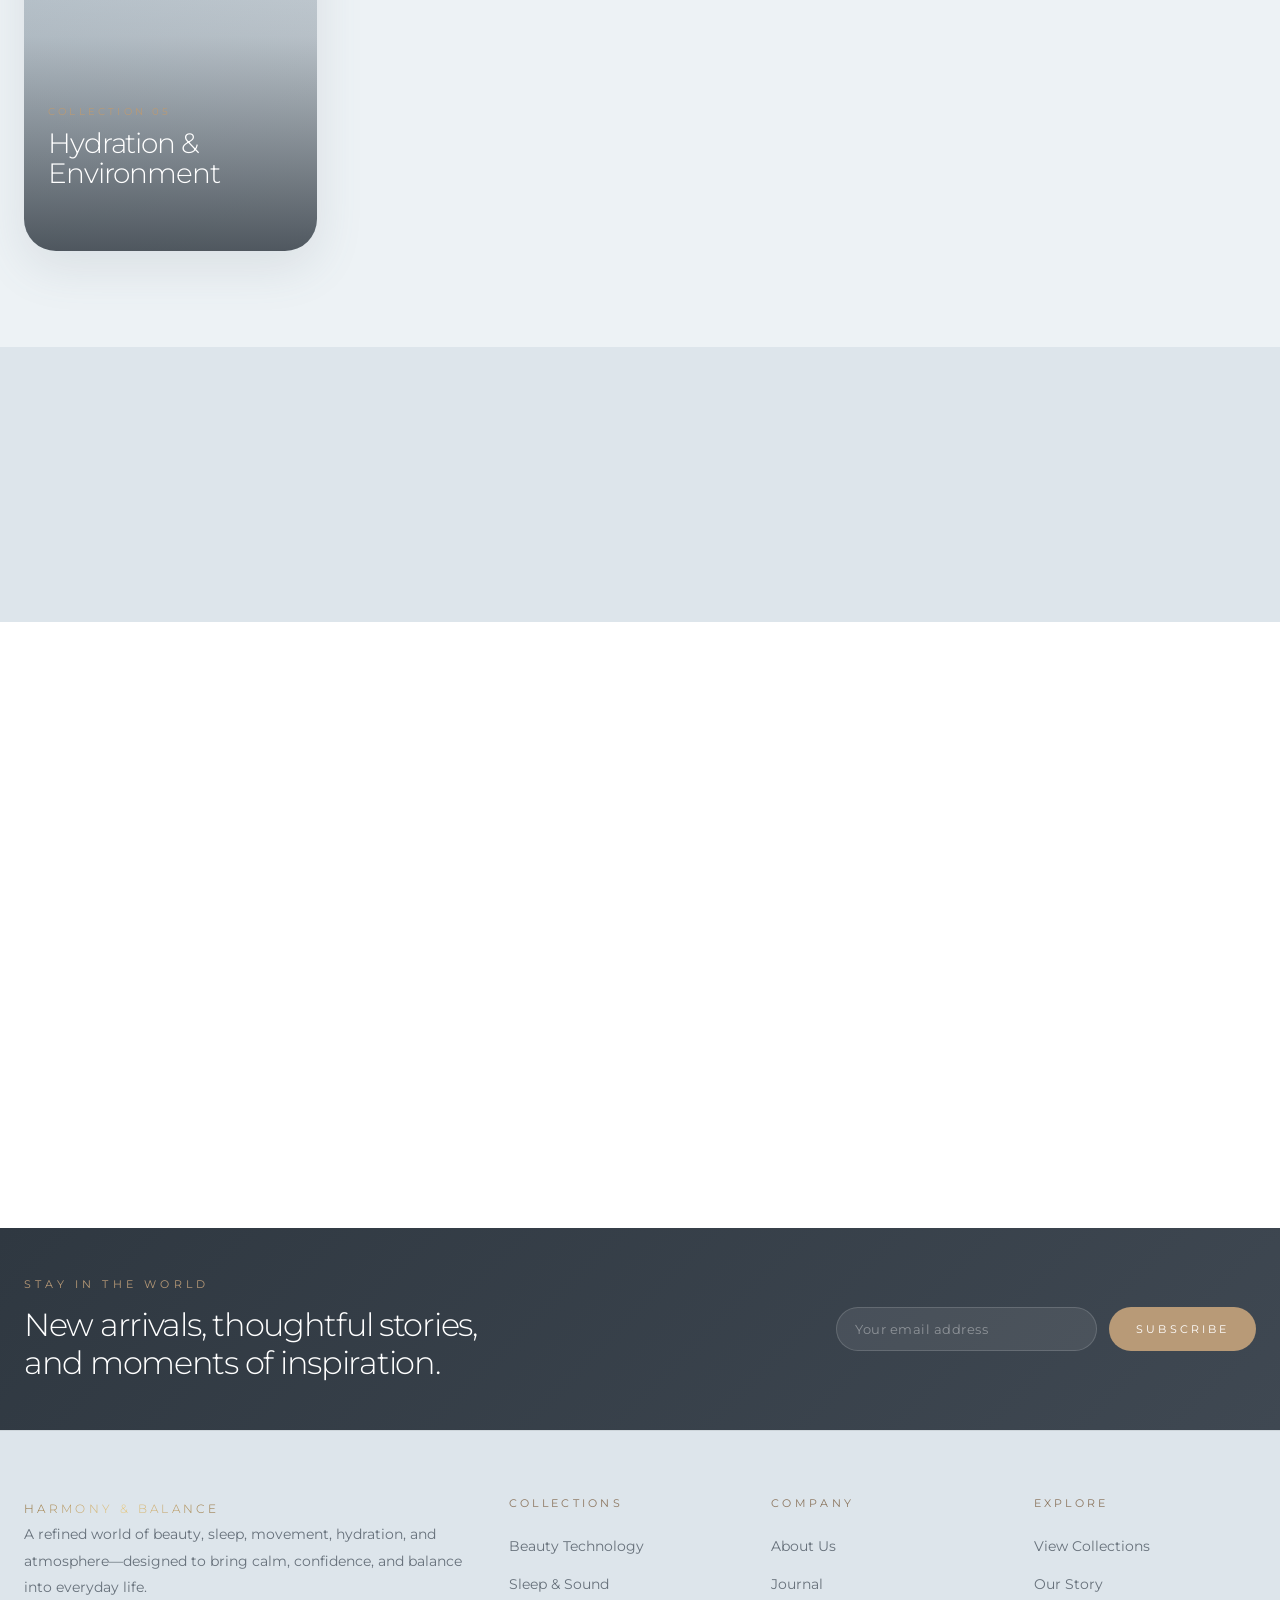
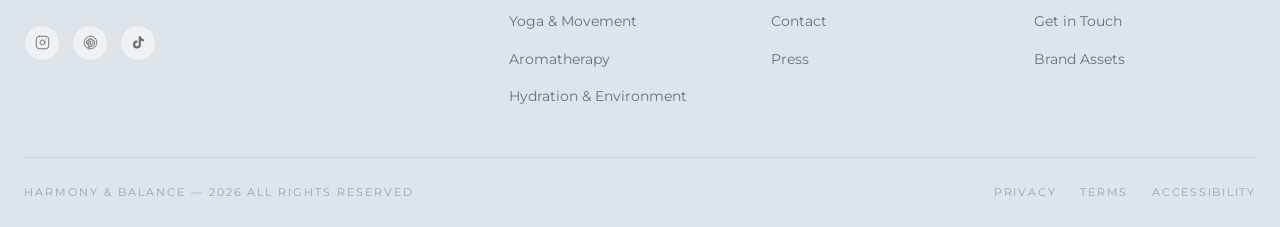
==== commit 44f798bd: "Update index.html" ====
--- a/index.html
+++ b/index.html
@@ -4,52 +4,43 @@
   <meta charset="UTF-8" />
   <meta name="viewport" content="width=device-width, initial-scale=1.0" />
   <title>Harmony & Balance | Wellness & Beauty</title>
-  <meta name="description" content="An elevated world of beauty, sleep, movement, and atmosphere. Harmony & Balance wellness essentials designed for everyday life." />
-
-  <!-- ══ SEO + Social Sharing Meta ═══════════════════════════════
-       Open Graph → iMessage, Facebook, LinkedIn, Slack previews
-       Twitter Card → X/Twitter previews
-       Standard SEO → Google, Bing
-       ─────────────────────────────────────────────────────────── -->
+  <meta name="description" content="A design-forward world of beauty, sleep, movement, hydration, and atmosphere—created to bring calm, confidence, and balance into everyday life." />
 
   <!-- Standard SEO -->
   <meta name="robots" content="index, follow" />
   <meta name="author" content="Harmony & Balance / Lifeworks Technology Group" />
-  <meta name="keywords" content="wellness beauty, facial devices, diffusers, sleep tools, yoga, aroma wellness, anti-aging, beauty tools, harmony and balance" />
+  <meta name="keywords" content="wellness beauty, facial devices, diffusers, sleep tools, yoga, aroma wellness, beauty tools, harmony and balance" />
   <link rel="canonical" href="https://harmonyandbalance.com/" />
 
-  <!-- Open Graph (Facebook, LinkedIn, iMessage, Slack, Discord) -->
-  <meta property="og:type"        content="website" />
-  <meta property="og:site_name"   content="Harmony & Balance" />
-  <meta property="og:title"       content="Harmony & Balance | Wellness & Beauty" />
-  <meta property="og:description" content="A design-forward world of beauty devices, sleep tools, movement essentials, and aroma care. Crafted to help you feel restored, confident, and radiant." />
-  <meta property="og:url"         content="https://harmonyandbalance.com/" />
-  <meta property="og:image"       content="https://harmonyandbalance.com/images/og-share.jpg" />
-  <meta property="og:image:width"  content="1200" />
+  <!-- Open Graph -->
+  <meta property="og:type" content="website" />
+  <meta property="og:site_name" content="Harmony & Balance" />
+  <meta property="og:title" content="Harmony & Balance | Wellness & Beauty" />
+  <meta property="og:description" content="A design-forward world of beauty, sleep, movement, hydration, and atmosphere—created to bring calm, confidence, and balance into everyday life." />
+  <meta property="og:url" content="https://harmonyandbalance.com/" />
+  <meta property="og:image" content="https://harmonyandbalance.com/images/og-share.jpg" />
+  <meta property="og:image:width" content="1200" />
   <meta property="og:image:height" content="630" />
-  <meta property="og:image:alt"   content="Harmony & Balance — Wellness & Beauty for a More Harmonious Way of Life" />
-  <meta property="og:locale"      content="en_US" />
+  <meta property="og:image:alt" content="Harmony & Balance — Wellness & Beauty for a More Harmonious Way of Life" />
+  <meta property="og:locale" content="en_US" />
 
   <!-- Twitter / X Card -->
-  <meta name="twitter:card"        content="summary_large_image" />
-  <meta name="twitter:site"        content="@harmonybalance" />
-  <meta name="twitter:title"       content="Harmony & Balance | Wellness & Beauty" />
-  <meta name="twitter:description" content="A design-forward world of beauty devices, sleep tools, movement essentials, and aroma care. Crafted to help you feel restored, confident, and radiant." />
-  <meta name="twitter:image"       content="https://harmonyandbalance.com/images/og-share.jpg" />
-  <meta name="twitter:image:alt"   content="Harmony & Balance — Wellness & Beauty" />
-
-  <!-- Favicon (update path once you have the file) -->
-  <link rel="icon"             type="image/svg+xml"  href="images/favicon.svg" />
-  <link rel="icon"             type="image/png"      href="images/favicon-32.png" sizes="32x32" />
-  <link rel="apple-touch-icon"                       href="images/apple-touch-icon.png" sizes="180x180" />
+  <meta name="twitter:card" content="summary_large_image" />
+  <meta name="twitter:site" content="@harmonybalance" />
+  <meta name="twitter:title" content="Harmony & Balance | Wellness & Beauty" />
+  <meta name="twitter:description" content="A design-forward world of beauty, sleep, movement, hydration, and atmosphere—created to bring calm, confidence, and balance into everyday life." />
+  <meta name="twitter:image" content="https://harmonyandbalance.com/images/og-share.jpg" />
+  <meta name="twitter:image:alt" content="Harmony & Balance — Wellness & Beauty" />
+
+  <link rel="icon" type="image/svg+xml" href="images/favicon.svg" />
+  <link rel="icon" type="image/png" href="images/favicon-32.png" sizes="32x32" />
+  <link rel="apple-touch-icon" href="images/apple-touch-icon.png" sizes="180x180" />
   <meta name="theme-color" content="#c9a96e" />
 
-  <!-- Fonts -->
   <link rel="preconnect" href="https://fonts.googleapis.com" />
   <link rel="preconnect" href="https://fonts.gstatic.com" crossorigin />
   <link href="https://fonts.googleapis.com/css2?family=Montserrat:wght@200;300;400;500&display=swap" rel="stylesheet" />
 
-  <!-- Stylesheets — order matters -->
   <link rel="stylesheet" href="css/global.css" />
   <link rel="stylesheet" href="css/header.css" />
   <link rel="stylesheet" href="css/hero.css" />
@@ -58,27 +49,23 @@
 </head>
 <body>
 
-<!-- SCROLL PROGRESS (visible on long pages) -->
+<!-- SCROLL PROGRESS -->
 <div id="scroll-progress"></div>
 
 <!-- SITE HEADER -->
 <header id="site-header" class="is-top">
   <div class="header__inner">
 
-    <!-- Logo -->
     <a href="index.html" class="header__logo" aria-label="Harmony & Balance home">
-      <span class="logo-text" aria-hidden="false">HARMONY &amp; BALANCE</span>
+      <span class="logo-text">HARMONY &amp; BALANCE</span>
     </a>
 
-    <!-- Desktop nav -->
     <nav class="header__nav" aria-label="Main navigation">
       <ul class="nav__list">
-
         <li class="nav__item">
           <a href="index.html" class="nav__link is-active">Home</a>
         </li>
 
-        <!-- Categories dropdown -->
         <li class="nav__item">
           <a href="#" class="nav__link" aria-haspopup="true" aria-expanded="false">
             Collections
@@ -87,11 +74,11 @@
             </svg>
           </a>
           <div class="nav__dropdown" role="menu">
-            <a href="pages/beauty.html"      class="nav__dropdown-link" role="menuitem"><span class="nav__dropdown-icon">✨</span> Beauty Technology</a>
-            <a href="pages/sleep.html"       class="nav__dropdown-link" role="menuitem"><span class="nav__dropdown-icon">🌙</span> Sleep &amp; Sound</a>
-            <a href="pages/movement.html"    class="nav__dropdown-link" role="menuitem"><span class="nav__dropdown-icon">🧘</span> Yoga &amp; Movement</a>
-            <a href="pages/atmosphere.html"  class="nav__dropdown-link" role="menuitem"><span class="nav__dropdown-icon">🌿</span> Aromatherapy</a>
-            <a href="pages/hydration.html"   class="nav__dropdown-link" role="menuitem"><span class="nav__dropdown-icon">💧</span> Hydration &amp; Environment</a>
+            <a href="pages/beauty.html" class="nav__dropdown-link" role="menuitem">Beauty Technology</a>
+            <a href="pages/sleep.html" class="nav__dropdown-link" role="menuitem">Sleep &amp; Sound</a>
+            <a href="pages/movement.html" class="nav__dropdown-link" role="menuitem">Yoga &amp; Movement</a>
+            <a href="pages/atmosphere.html" class="nav__dropdown-link" role="menuitem">Aromatherapy</a>
+            <a href="pages/hydration.html" class="nav__dropdown-link" role="menuitem">Hydration &amp; Environment</a>
           </div>
         </li>
 
@@ -106,14 +93,11 @@
         <li class="nav__item">
           <a href="#contact" class="nav__link">Contact</a>
         </li>
-
       </ul>
     </nav>
 
-    <!-- Header actions -->
     <div class="header__actions">
-      <a href="#contact" class="btn btn--dark">Request Line Sheet</a>
-      <!-- Hamburger (mobile) -->
+      <a href="#contact" class="btn btn--dark">Contact Us</a>
       <button class="header__hamburger" id="hamburger" aria-label="Toggle menu" aria-expanded="false">
         <span class="hamburger__bar"></span>
         <span class="hamburger__bar"></span>
@@ -127,69 +111,52 @@
 <!-- MOBILE MENU -->
 <nav id="mobile-menu" aria-label="Mobile navigation">
   <ul class="mobile-nav__list">
+    <li><a href="index.html" class="mobile-nav__link">Home</a></li>
 
     <li>
-      <a href="index.html" class="mobile-nav__link">Home</a>
-    </li>
-
-    <li>
-      <button class="mobile-nav__link mobile-nav__toggle"
-        data-sub="mobile-sub-collections" aria-expanded="false">
+      <button class="mobile-nav__link mobile-nav__toggle" data-sub="mobile-sub-collections" aria-expanded="false">
         Collections
         <svg width="14" height="14" viewBox="0 0 10 6" fill="none" stroke="currentColor" stroke-width="1.5" stroke-linecap="round" stroke-linejoin="round">
           <path d="M1 1l4 4 4-4"/>
         </svg>
       </button>
       <div id="mobile-sub-collections" class="mobile-nav__sub">
-        <a href="pages/beauty.html"     class="mobile-nav__sub-link">&#10024; Beauty</a>
-        <a href="pages/sleep.html"      class="mobile-nav__sub-link">&#9790; Sleep</a>
-        <a href="pages/movement.html"   class="mobile-nav__sub-link">&#10047; Movement</a>
-        <a href="pages/atmosphere.html" class="mobile-nav__sub-link">&#10022; Atmosphere</a>
+        <a href="pages/beauty.html" class="mobile-nav__sub-link">Beauty Technology</a>
+        <a href="pages/sleep.html" class="mobile-nav__sub-link">Sleep &amp; Sound</a>
+        <a href="pages/movement.html" class="mobile-nav__sub-link">Yoga &amp; Movement</a>
+        <a href="pages/atmosphere.html" class="mobile-nav__sub-link">Aromatherapy</a>
+        <a href="pages/hydration.html" class="mobile-nav__sub-link">Hydration &amp; Environment</a>
       </div>
     </li>
 
     <li><a href="pages/blog/index.html" class="mobile-nav__link">Journal</a></li>
-    <li><a href="#about"   class="mobile-nav__link">About</a></li>
+    <li><a href="#about" class="mobile-nav__link">About</a></li>
     <li><a href="#contact" class="mobile-nav__link">Contact</a></li>
-
   </ul>
+
   <div class="mobile-nav__footer">
-    <a href="#contact" class="btn btn--dark" style="width:100%; justify-content:center;">Request Line Sheet</a>
+    <a href="#contact" class="btn btn--dark" style="width:100%; justify-content:center;">Contact Us</a>
   </div>
 </nav>
 
-<!-- HERO SLIDESHOW -->
-<!-- Custom cursor dot -->
+<!-- HERO -->
 <div id="cursor-dot"></div>
 
 <section id="hero">
-
-  <!-- Mouse-light orb -->
   <div id="mouse-light"></div>
-
-  <!-- Image background layer -->
   <div id="hero-bg"></div>
-
-  <!-- Final slide IMAGE fallback: brand-ethos.jpg with cinematic push-in zoom.
-       Shows when video is blocked (iOS Low Power Mode, slow connection, no .mp4).
-       When video plays it fades in on top and covers this layer completely. -->
   <div id="hero-final-bg"></div>
 
-  <!-- Video background (final slide) — sits above image fallback -->
   <div id="hero-video-wrap">
-    <video id="hero-video" autoplay muted loop playsinline preload="auto"
-           poster="images/brand-ethos.jpg">
+    <video id="hero-video" autoplay muted loop playsinline preload="auto" poster="images/brand-ethos.jpg">
       <source src="images/brand-ethos.mp4" type="video/mp4" />
     </video>
   </div>
 
-  <!-- Overlays -->
   <div id="hero-overlay-radial"></div>
   <div id="hero-overlay-bottom"></div>
 
   <div id="hero-inner">
-
-    <!-- Standard slide content -->
     <div id="hero-content">
       <div id="hero-content-inner">
         <div id="slide-eyebrow"></div>
@@ -199,28 +166,23 @@
       </div>
     </div>
 
-    <!-- Hero bottom bar: dots LEFT + full-width progress bar RIGHT (UP 7) -->
     <div id="hero-bottom">
       <div id="dots"></div>
       <div id="slide-progress"><div id="slide-progress-bar"></div></div>
     </div>
-
-  </div>
-
-
-    <!-- Final slide (video card) -->
-    <div id="final-slide">
-      <h1 id="final-headline"><!-- JS builds letters here --></h1>
-      <div id="final-divider"></div>
-      <p id="final-tagline">Wellness and beauty for a more harmonious way of life.</p>
-      <p id="final-body">
-        A design-forward world of beauty, sleep, movement, and atmosphere—<br>
-        created to help you feel restored, confident, and radiant.
-      </p>
-      <div id="dots-final"></div>
-      <div id="final-progress-wrap"><div id="final-progress-bar"></div></div>
-    </div>
-
+  </div>
+
+  <div id="final-slide">
+    <h1 id="final-headline"></h1>
+    <div id="final-divider"></div>
+    <p id="final-tagline">Designed for a more harmonious way of life.</p>
+    <p id="final-body">
+      A refined world of beauty, movement, hydration, sleep, and atmosphere—<br>
+      created to bring calm, confidence, and balance into everyday life.
+    </p>
+    <div id="dots-final"></div>
+    <div id="final-progress-wrap"><div id="final-progress-bar"></div></div>
+  </div>
 </section>
 
 <!-- BRAND STORY -->
@@ -230,9 +192,9 @@
 
       <div class="brand-story__text reveal">
         <span class="eyebrow">About the Brand</span>
-        <h2>Wellness and beauty,<br>shaped for everyday life.</h2>
-        <p>Harmony & Balance brings together beauty devices, sleep tools, movement essentials, mirrors, and aroma diffusers in one intentional lifestyle world. The feeling is calm, elevated, and quietly luxurious—more like discovering a beautiful object than buying a gadget.</p>
-        <p>Our philosophy is simple: when daily care feels beautiful, people return to it. And when they return to it, they feel more restored, more confident, and more themselves.</p>
+        <h2>A quieter, more beautiful<br>approach to wellbeing.</h2>
+        <p>Harmony &amp; Balance brings together beauty technology, mirrors, sleep essentials, yoga and movement tools, hydration, and aromatherapy in one cohesive world. Each piece is designed to feel calm, elevated, and quietly luxurious—more like discovering a beautiful object than buying a device.</p>
+        <p>We believe the things you live with each day should support how you want to feel: clear, restored, confident, and at ease. Our collections are created to bring beauty and balance into the everyday through thoughtful design and a softer approach to modern wellness.</p>
         <div class="btn-row">
           <a href="#categories" class="btn btn--dark">Explore Collections</a>
           <a href="pages/blog/index.html" class="btn btn--outline">Our Journal</a>
@@ -241,24 +203,24 @@
 
       <div class="brand-pillars reveal reveal--delay-2">
         <div class="pillar">
-          <div class="pillar__icon">?</div>
+          <div class="pillar__icon"></div>
           <div class="pillar__label">Beauty</div>
-          <p class="pillar__text">Facial tools, mirrors, grooming, and skincare companions for radiant-looking routines.</p>
+          <p class="pillar__text">Facial tools, mirrors, and beauty essentials designed to support luminous daily care.</p>
         </div>
         <div class="pillar">
-          <div class="pillar__icon">??</div>
+          <div class="pillar__icon"></div>
           <div class="pillar__label">Sleep</div>
-          <p class="pillar__text">Sound and rest tools that help create softer endings and calmer beginnings.</p>
+          <p class="pillar__text">Sleep and sound essentials created to encourage calm evenings and gentler beginnings.</p>
         </div>
         <div class="pillar">
-          <div class="pillar__icon">??</div>
+          <div class="pillar__icon"></div>
           <div class="pillar__label">Movement</div>
-          <p class="pillar__text">Yoga and recovery essentials designed to support flexibility, release, and alignment.</p>
+          <p class="pillar__text">Yoga and recovery tools that support stretch, release, and everyday restoration.</p>
         </div>
         <div class="pillar">
-          <div class="pillar__icon">??</div>
+          <div class="pillar__icon"></div>
           <div class="pillar__label">Atmosphere</div>
-          <p class="pillar__text">Aroma and sensory objects that transform space, mood, and daily rhythm.</p>
+          <p class="pillar__text">Aromatherapy and environmental essentials that bring softness, mood, and calm into a space.</p>
         </div>
       </div>
 
@@ -270,20 +232,20 @@
 <section id="wellness-philosophy" class="philosophy section">
   <div class="container">
     <div class="philosophy__inner reveal">
-      <span class="eyebrow">Our Wellness Philosophy</span>
-      <h2>Beauty that earns its place<br>in your everyday life.</h2>
+      <span class="eyebrow">Our Point of View</span>
+      <h2>Objects for living well.</h2>
       <div class="philosophy__columns">
         <div class="philosophy__col">
-          <p>We believe wellness isn't a destination — it's the texture of everyday life. Harmony &amp; Balance was built around a single idea: that the tools you reach for each day should feel as considered as the intentions behind them.</p>
+          <p>We believe wellbeing is shaped by the objects, habits, and environments we return to each day. Harmony &amp; Balance was created around the idea that personal care can feel both beautiful and deeply considered.</p>
         </div>
         <div class="philosophy__col">
-          <p>From the quality of your air to the precision of your skincare, every product in our world is designed to support the body, calm the senses, and bring a quiet sense of order to the moments that make up a life.</p>
+          <p>From skincare to sleep, from movement to atmosphere, every collection is designed to support a more balanced way of living—through thoughtful function, calm design, and an experience that feels effortless to return to.</p>
         </div>
       </div>
       <div class="philosophy__principles">
         <div class="principle">
           <span class="principle__number">01</span>
-          <p class="principle__text">Designed for the body's intelligence, not against it.</p>
+          <p class="principle__text">Designed to feel intuitive, calming, and easy to live with.</p>
         </div>
         <div class="principle">
           <span class="principle__number">02</span>
@@ -291,11 +253,11 @@
         </div>
         <div class="principle">
           <span class="principle__number">03</span>
-          <p class="principle__text">Products that earn daily use — because they feel good to use.</p>
+          <p class="principle__text">Daily-use objects that support comfort, care, and balance.</p>
         </div>
         <div class="principle">
           <span class="principle__number">04</span>
-          <p class="principle__text">One cohesive world across five complementary categories.</p>
+          <p class="principle__text">One cohesive world across five complementary collections.</p>
         </div>
       </div>
     </div>
@@ -307,9 +269,10 @@
   <div class="container">
     <div class="section-header reveal">
       <span class="eyebrow">The Collections</span>
-      <h2>One brand. Five worlds.</h2>
-      <p>Every product belongs to a larger whole — beauty that flows into sleep, movement that opens into atmosphere, and an environment designed to support it all.</p>
-    </div>
+      <h2>Five collections, one point of view.</h2>
+      <p>Each collection is part of a larger vision—beauty, sleep, movement, hydration, and atmosphere brought together through a shared language of calm design, thoughtful function, and everyday ease.</p>
+    </div>
+
     <div class="categories__grid">
 
       <a href="pages/beauty.html" class="cat-card reveal reveal--delay-1">
@@ -318,7 +281,7 @@
         <div class="cat-card__content">
           <div class="cat-card__eyebrow">Collection 01</div>
           <h3 class="cat-card__title">Beauty Technology</h3>
-          <span class="cat-card__link">Explore ?</span>
+          <span class="cat-card__link">Explore →</span>
         </div>
       </a>
 
@@ -328,7 +291,7 @@
         <div class="cat-card__content">
           <div class="cat-card__eyebrow">Collection 02</div>
           <h3 class="cat-card__title">Sleep &amp; Sound</h3>
-          <span class="cat-card__link">Explore ?</span>
+          <span class="cat-card__link">Explore →</span>
         </div>
       </a>
 
@@ -338,7 +301,7 @@
         <div class="cat-card__content">
           <div class="cat-card__eyebrow">Collection 03</div>
           <h3 class="cat-card__title">Yoga &amp; Movement</h3>
-          <span class="cat-card__link">Explore ?</span>
+          <span class="cat-card__link">Explore →</span>
         </div>
       </a>
 
@@ -348,10 +311,9 @@
         <div class="cat-card__content">
           <div class="cat-card__eyebrow">Collection 04</div>
           <h3 class="cat-card__title">Aromatherapy</h3>
-          <span class="cat-card__link">Explore ?</span>
+          <span class="cat-card__link">Explore →</span>
         </div>
       </a>
-
 
       <a href="pages/hydration.html" class="cat-card reveal reveal--delay-5">
         <img class="cat-card__image" src="images/HYDRATION-2.jpg" alt="Hydration &amp; Environment collection" />
@@ -372,24 +334,24 @@
   <div class="container">
     <div class="brand-values__grid">
       <div class="value-item reveal">
-        <div class="value-item__number">5</div>
-        <div class="value-item__label">Collections</div>
-        <p class="value-item__text">A complete lifestyle world: Beauty Technology, Sleep, Movement, Aromatherapy, Hydration.</p>
+        <div class="value-item__number">01</div>
+        <div class="value-item__label">Beauty, Refined</div>
+        <p class="value-item__text">Beauty technology designed with a softer, more elevated point of view.</p>
       </div>
       <div class="value-item reveal reveal--delay-1">
-        <div class="value-item__number">100%</div>
-        <div class="value-item__label">Brand Cohesion</div>
-        <p class="value-item__text">Every product designed to live alongside the others—visually and functionally.</p>
+        <div class="value-item__number">02</div>
+        <div class="value-item__label">A Cohesive World</div>
+        <p class="value-item__text">Movement, hydration, sleep, and atmosphere brought into one calm visual language.</p>
       </div>
       <div class="value-item reveal reveal--delay-2">
-        <div class="value-item__number">1</div>
-        <div class="value-item__label">Brand Story</div>
-        <p class="value-item__text">Harmony & Balance: wellness for a more harmonious way of life.</p>
+        <div class="value-item__number">03</div>
+        <div class="value-item__label">Thoughtful Design</div>
+        <p class="value-item__text">Objects created to feel beautiful in use and at rest.</p>
       </div>
       <div class="value-item reveal reveal--delay-3">
-        <div class="value-item__number">—</div>
-        <div class="value-item__label">Daily Renewal</div>
-        <p class="value-item__text">Products designed to be returned to — again, and again, and again.</p>
+        <div class="value-item__number">04</div>
+        <div class="value-item__label">Everyday Ease</div>
+        <p class="value-item__text">A calmer expression of modern wellness for everyday life.</p>
       </div>
     </div>
   </div>
@@ -401,29 +363,26 @@
     <div class="home-cta__grid">
 
       <div class="home-cta__card reveal">
-        <span class="eyebrow">For Buyers & Retailers</span>
-        <h3>Explore the world behind Harmony & Balance.</h3>
-        <p>A deeper brand story—philosophy, product categories, and retail-ready positioning designed to connect with buyers and consumers who believe beauty should feel meaningful.</p>
+        <span class="eyebrow">Connect</span>
+        <h3>Step into the world of Harmony &amp; Balance.</h3>
+        <p>Discover the philosophy, collections, and visual world behind Harmony &amp; Balance—a brand shaped by calm design, thoughtful living, and the belief that everyday care should feel beautiful.</p>
         <div class="btn-row">
-          <a href="#about" class="btn btn--dark">
-            Our Story
-            <svg width="16" height="16" viewBox="0 0 24 24" fill="none" stroke="currentColor" stroke-width="2" stroke-linecap="round" stroke-linejoin="round"><polyline points="9 18 15 12 9 6"/></svg>
-          </a>
-          <button class="btn btn--outline">Request Line Sheet</button>
+          <a href="#about" class="btn btn--dark">About the Brand</a>
+          <button class="btn btn--outline">Contact Us</button>
         </div>
       </div>
 
       <div class="contact-glass reveal reveal--delay-2">
         <div>
           <span class="eyebrow">Contact</span>
-          <p style="margin-bottom:var(--space-6);">Clean. Direct. A simple way to reach the brand and start the conversation that matters.</p>
+          <p style="margin-bottom:var(--space-6);">A simple way to connect with the brand, ask a question, or learn more about our collections.</p>
         </div>
         <div>
           <div class="contact-detail">
             <div class="contact-detail__icon">
               <svg width="16" height="16" viewBox="0 0 24 24" fill="none" stroke="currentColor" stroke-width="2" stroke-linecap="round" stroke-linejoin="round"><rect x="2" y="4" width="20" height="16" rx="2"/><path d="m22 7-10 5L2 7"/></svg>
             </div>
-            <a href="/cdn-cgi/l/email-protection" class="__cf_email__" data-cfemail="0b636e6767644b636a79666465726a656f696a676a65686e25686466">[email&#160;protected]</a>
+            <a href="mailto:hello@harmonyandbalance.com">hello@harmonyandbalance.com</a>
           </div>
           <div class="contact-detail">
             <div class="contact-detail__icon">
@@ -449,7 +408,7 @@
   <div class="newsletter-strip__inner">
     <div class="newsletter-strip__copy">
       <div class="newsletter-strip__eyebrow">Stay in the World</div>
-      <h3 class="newsletter-strip__heading">New arrivals, brand stories,<br>and daily renewal.</h3>
+      <h3 class="newsletter-strip__heading">New arrivals, thoughtful stories,<br>and moments of inspiration.</h3>
     </div>
     <form class="newsletter-strip__form" onsubmit="return false;">
       <input class="newsletter-input" type="email" placeholder="Your email address" aria-label="Email address" />
@@ -463,24 +422,25 @@
   <div class="footer__inner">
     <div class="footer__grid">
 
-      <!-- Brand column -->
       <div class="footer__brand">
         <span class="footer__logo-text">HARMONY &amp; BALANCE</span>
-        <p class="footer__tagline">An elevated world of beauty, sleep, movement, and atmosphere—designed to bring calm, confidence, and balance into everyday life.</p>
+        <p class="footer__tagline">A refined world of beauty, sleep, movement, hydration, and atmosphere—designed to bring calm, confidence, and balance into everyday life.</p>
+
         <div class="footer__social">
-          <!-- Instagram -->
           <a href="#" class="social-icon" aria-label="Instagram">
             <svg viewBox="0 0 24 24" fill="none" stroke="currentColor" stroke-width="1.5" stroke-linecap="round" stroke-linejoin="round">
-              <rect x="2" y="2" width="20" height="20" rx="5" ry="5"/><path d="M16 11.37A4 4 0 1 1 12.63 8 4 4 0 0 1 16 11.37z"/><line x1="17.5" y1="6.5" x2="17.51" y2="6.5"/>
+              <rect x="2" y="2" width="20" height="20" rx="5" ry="5"/>
+              <path d="M16 11.37A4 4 0 1 1 12.63 8 4 4 0 0 1 16 11.37z"/>
+              <line x1="17.5" y1="6.5" x2="17.51" y2="6.5"/>
             </svg>
           </a>
-          <!-- Pinterest -->
+
           <a href="#" class="social-icon" aria-label="Pinterest">
             <svg viewBox="0 0 24 24" fill="none" stroke="currentColor" stroke-width="1.5" stroke-linecap="round" stroke-linejoin="round">
               <path d="M12 2C6.477 2 2 6.477 2 12c0 4.236 2.636 7.855 6.356 9.312-.088-.791-.167-2.005.035-2.868.181-.78 1.172-4.97 1.172-4.97s-.299-.598-.299-1.482c0-1.388.806-2.428 1.808-2.428.852 0 1.265.64 1.265 1.408 0 .858-.546 2.14-.828 3.33-.236.995.499 1.806 1.476 1.806 1.771 0 3.132-1.867 3.132-4.562 0-2.387-1.715-4.055-4.163-4.055-2.836 0-4.5 2.126-4.5 4.323 0 .856.33 1.773.741 2.274a.3.3 0 0 1 .069.286c-.076.313-.244.995-.277 1.134-.044.183-.146.222-.337.134C6.41 15.21 5.5 13.42 5.5 11.98 5.5 8.955 7.7 6.2 12.2 6.2c3.568 0 6.34 2.541 6.34 5.937 0 3.542-2.233 6.392-5.333 6.392-1.042 0-2.023-.542-2.359-1.181l-.641 2.397c-.232.894-.859 2.013-1.28 2.695A10 10 0 0 0 12 22c5.523 0 10-4.477 10-10S17.523 2 12 2z"/>
             </svg>
           </a>
-          <!-- TikTok -->
+
           <a href="#" class="social-icon" aria-label="TikTok">
             <svg viewBox="0 0 24 24" fill="currentColor">
               <path d="M19.59 6.69a4.83 4.83 0 0 1-3.77-4.25V2h-3.45v13.67a2.89 2.89 0 0 1-2.88 2.5 2.89 2.89 0 0 1-2.89-2.89 2.89 2.89 0 0 1 2.89-2.89c.28 0 .54.04.79.1V9.01a6.27 6.27 0 0 0-.79-.05 6.34 6.34 0 0 0-6.34 6.34 6.34 6.34 0 0 0 6.34 6.34 6.34 6.34 0 0 0 6.33-6.34V8.69a8.26 8.26 0 0 0 4.84 1.55V6.79a4.85 4.85 0 0 1-1.07-.1z"/>
@@ -489,46 +449,42 @@
         </div>
       </div>
 
-      <!-- Collections column -->
       <div>
         <div class="footer__col-label">Collections</div>
         <ul class="footer__nav-list">
-          <li><a href="pages/beauty.html"      class="footer__nav-link">Beauty Technology</a></li>
-          <li><a href="pages/sleep.html"       class="footer__nav-link">Sleep &amp; Sound</a></li>
-          <li><a href="pages/movement.html"    class="footer__nav-link">Yoga &amp; Movement</a></li>
-          <li><a href="pages/atmosphere.html"  class="footer__nav-link">Aromatherapy</a></li>
-          <li><a href="pages/hydration.html"   class="footer__nav-link">Hydration &amp; Environment</a></li>
+          <li><a href="pages/beauty.html" class="footer__nav-link">Beauty Technology</a></li>
+          <li><a href="pages/sleep.html" class="footer__nav-link">Sleep &amp; Sound</a></li>
+          <li><a href="pages/movement.html" class="footer__nav-link">Yoga &amp; Movement</a></li>
+          <li><a href="pages/atmosphere.html" class="footer__nav-link">Aromatherapy</a></li>
+          <li><a href="pages/hydration.html" class="footer__nav-link">Hydration &amp; Environment</a></li>
         </ul>
       </div>
 
-      <!-- Company column -->
       <div>
         <div class="footer__col-label">Company</div>
         <ul class="footer__nav-list">
-          <li><a href="#about"               class="footer__nav-link">About Us</a></li>
+          <li><a href="#about" class="footer__nav-link">About Us</a></li>
           <li><a href="pages/blog/index.html" class="footer__nav-link">Journal</a></li>
-          <li><a href="#contact"             class="footer__nav-link">Contact</a></li>
-          <li><a href="#"                    class="footer__nav-link">Press</a></li>
+          <li><a href="#contact" class="footer__nav-link">Contact</a></li>
+          <li><a href="#" class="footer__nav-link">Press</a></li>
         </ul>
       </div>
 
-      <!-- Retail column -->
       <div>
-        <div class="footer__col-label">Retailers</div>
+        <div class="footer__col-label">Explore</div>
         <ul class="footer__nav-list">
-          <li><a href="#contact" class="footer__nav-link">Request Line Sheet</a></li>
-          <li><a href="#contact" class="footer__nav-link">Wholesale Enquiries</a></li>
-          <li><a href="#"        class="footer__nav-link">Find a Retailer</a></li>
-          <li><a href="#"        class="footer__nav-link">Brand Assets</a></li>
+          <li><a href="#categories" class="footer__nav-link">View Collections</a></li>
+          <li><a href="#about" class="footer__nav-link">Our Story</a></li>
+          <li><a href="#contact" class="footer__nav-link">Get in Touch</a></li>
+          <li><a href="#" class="footer__nav-link">Brand Assets</a></li>
         </ul>
       </div>
 
     </div>
 
-    <!-- Bottom bar -->
     <div class="footer__bottom">
       <p class="footer__copy">
-        harmony &nbsp;<span>?</span>&nbsp; balance &nbsp;—&nbsp; — 2026 all rights reserved
+        harmony &amp; balance — 2026 all rights reserved
       </p>
       <div class="footer__legal-links">
         <a href="#" class="footer__legal-link">Privacy</a>
@@ -536,12 +492,11 @@
         <a href="#" class="footer__legal-link">Accessibility</a>
       </div>
     </div>
-
   </div>
 </footer>
 
-<!-- SCRIPTS  (load order: nav ? hero) -->
-<script data-cfasync="false" src="/cdn-cgi/scripts/5c5dd728/cloudflare-static/email-decode.min.js"></script><script src="js/nav.js"></script>
+<script data-cfasync="false" src="/cdn-cgi/scripts/5c5dd728/cloudflare-static/email-decode.min.js"></script>
+<script src="js/nav.js"></script>
 <script src="js/hero.js"></script>
 
 </body>
--- a/css/hero.css
+++ b/css/hero.css
@@ -695,3 +695,70 @@
     padding: calc(var(--header-h) + 2rem) var(--space-4) calc(var(--space-16));
   }
 }
+
+
+/* ─── OUR WELLNESS PHILOSOPHY ───────────────────────────────── */
+.philosophy {
+  background: var(--surface-2, #f7f5f2);
+  padding: var(--space-20, 5rem) 0;
+}
+.philosophy__inner {
+  max-width: 900px;
+  margin: 0 auto;
+  text-align: center;
+}
+.philosophy__inner .eyebrow {
+  display: block;
+  margin-bottom: var(--space-4, 1rem);
+}
+.philosophy__inner h2 {
+  font-size: clamp(2rem, 4vw, 3.2rem);
+  letter-spacing: -0.03em;
+  margin-bottom: var(--space-10, 2.5rem);
+}
+.philosophy__columns {
+  display: grid;
+  grid-template-columns: 1fr 1fr;
+  gap: var(--space-8, 2rem);
+  text-align: left;
+  margin-bottom: var(--space-12, 3rem);
+}
+@media (max-width: 640px) {
+  .philosophy__columns { grid-template-columns: 1fr; }
+}
+.philosophy__col p {
+  font-size: 1rem;
+  line-height: 1.7;
+  color: var(--text-secondary, #555);
+}
+.philosophy__principles {
+  display: grid;
+  grid-template-columns: repeat(4, 1fr);
+  gap: var(--space-6, 1.5rem);
+  border-top: 1px solid var(--border, #e5e5e3);
+  padding-top: var(--space-10, 2.5rem);
+}
+@media (max-width: 900px) {
+  .philosophy__principles { grid-template-columns: 1fr 1fr; }
+}
+@media (max-width: 480px) {
+  .philosophy__principles { grid-template-columns: 1fr; }
+}
+.principle {
+  text-align: left;
+}
+.principle__number {
+  display: block;
+  font-size: 0.7rem;
+  letter-spacing: 0.15em;
+  color: var(--accent, #a8925a);
+  margin-bottom: var(--space-2, 0.5rem);
+  font-weight: 600;
+}
+.principle__text {
+  font-size: 0.9rem;
+  line-height: 1.5;
+  color: var(--text, #1a1a1a);
+  margin: 0;
+}
+/* ─────────────────────────────────────────────────────────── */
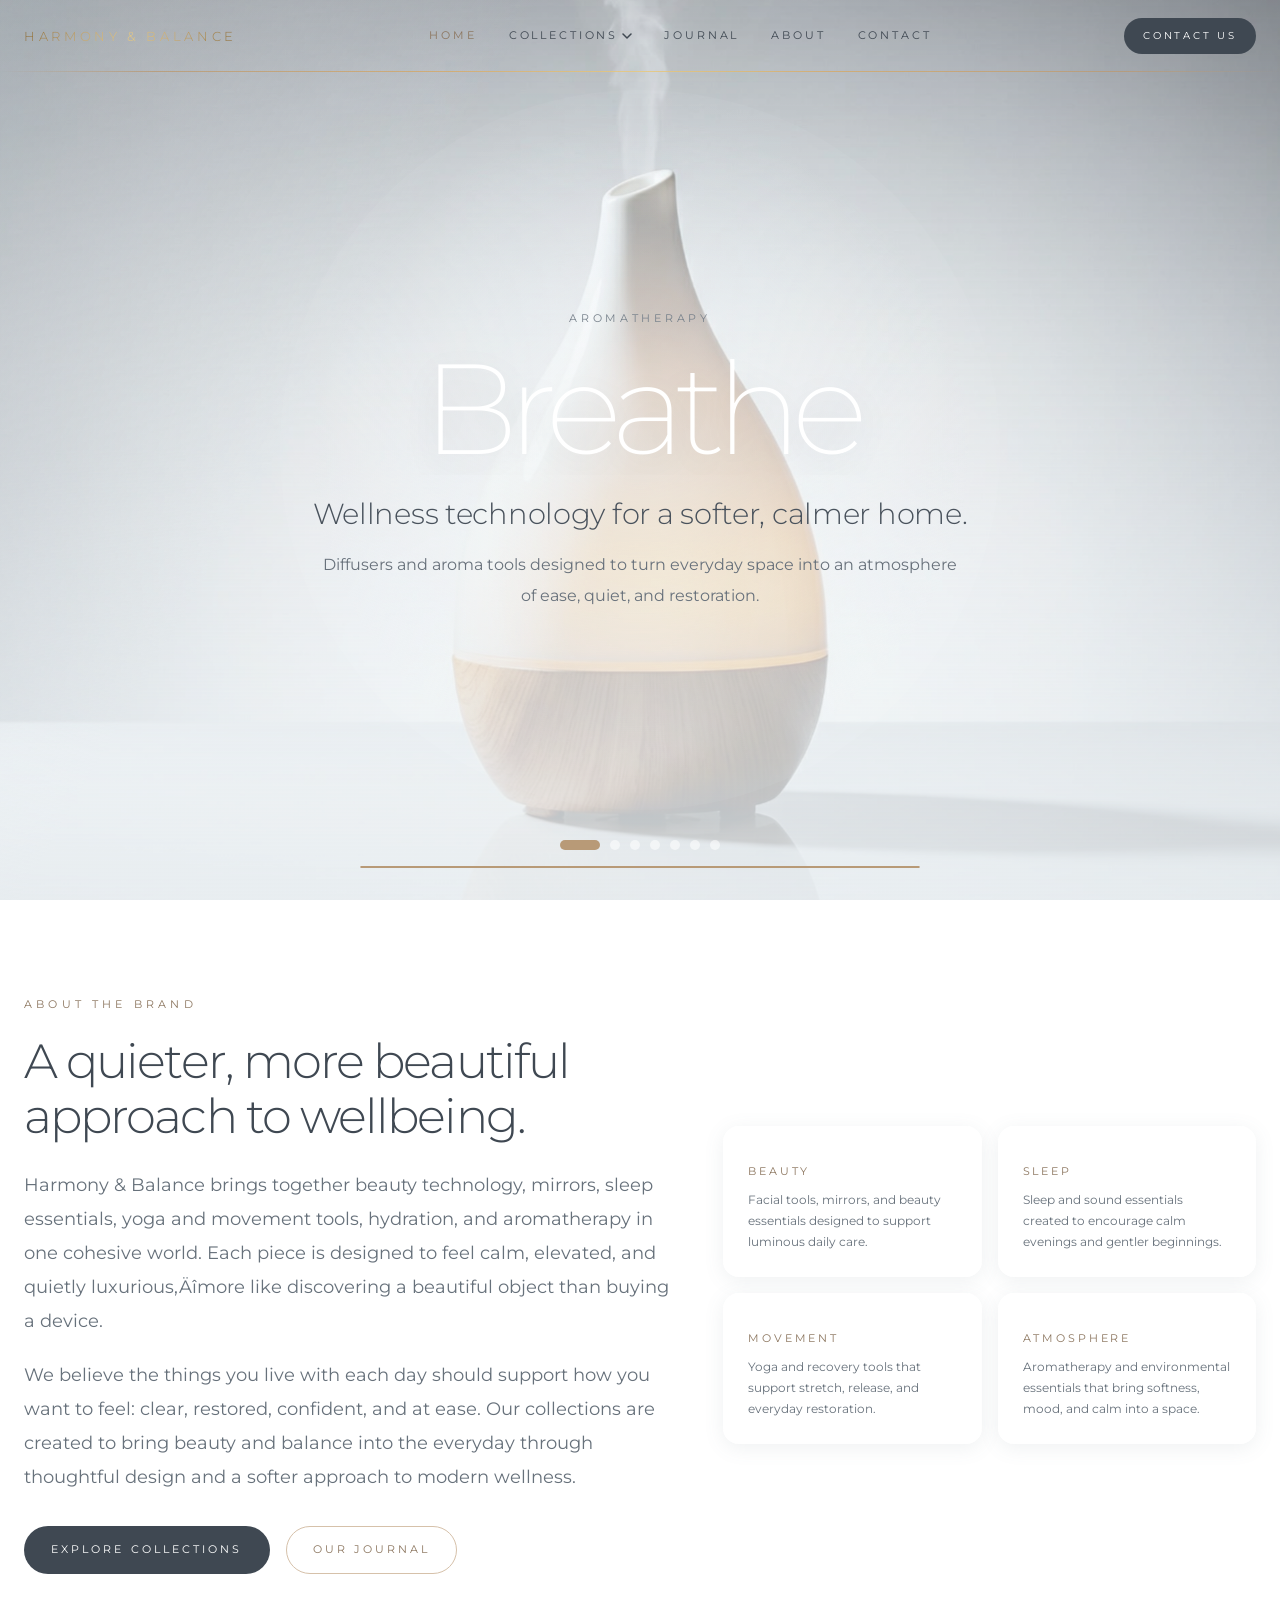
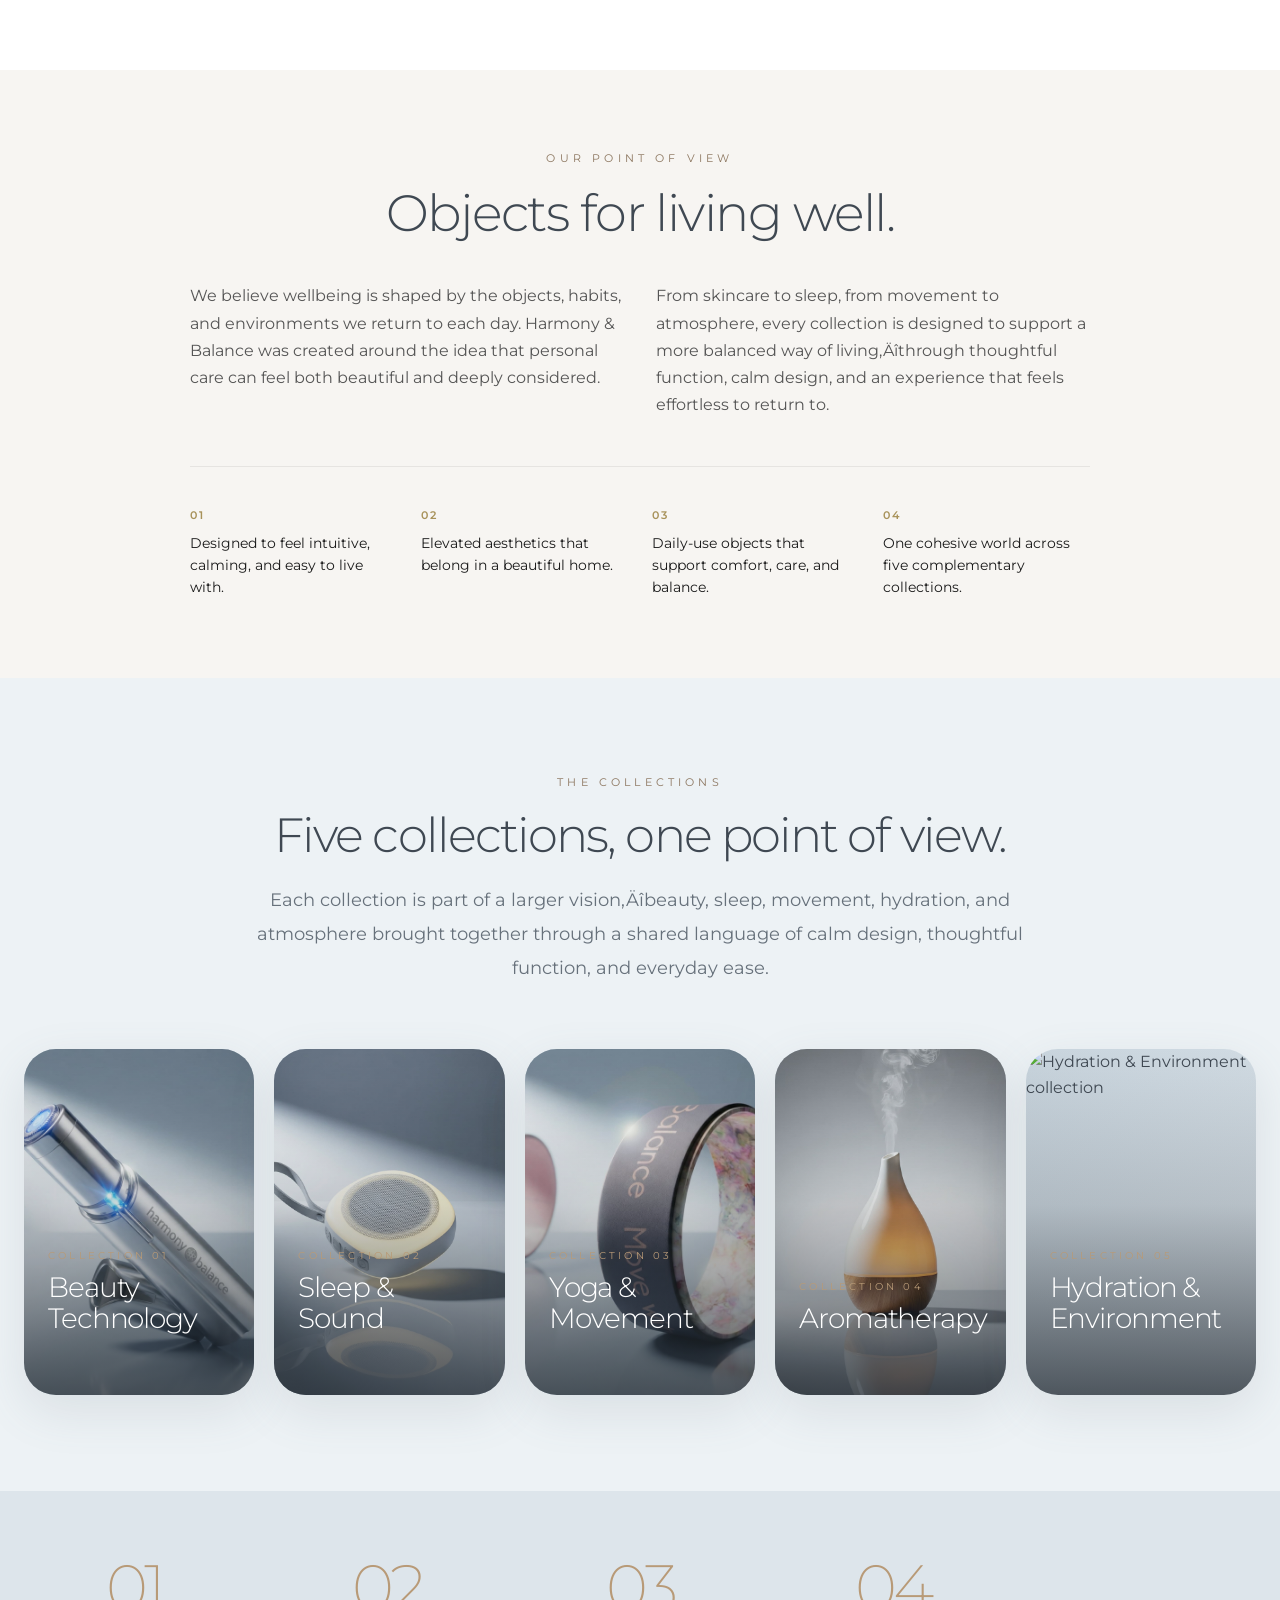
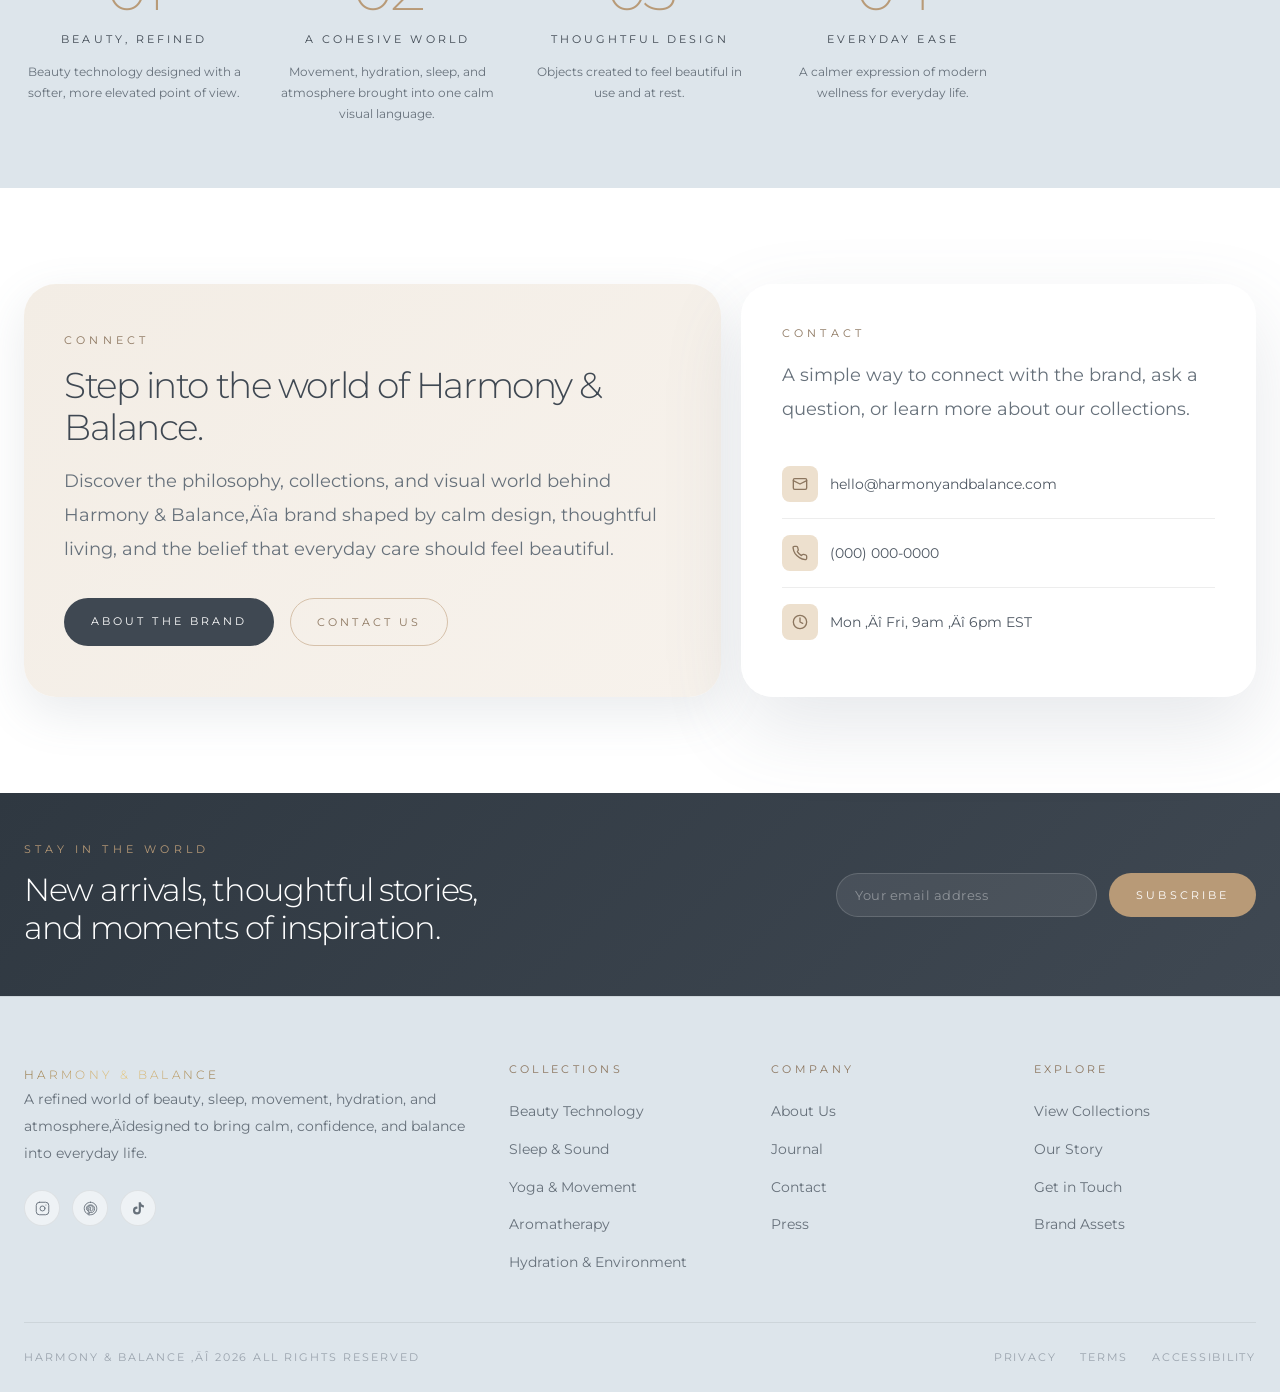
==== commit 93bfb295: "Update index.html" ====
--- a/index.html
+++ b/index.html
@@ -4,7 +4,7 @@
   <meta charset="UTF-8" />
   <meta name="viewport" content="width=device-width, initial-scale=1.0" />
   <title>Harmony & Balance | Wellness & Beauty</title>
-  <meta name="description" content="A design-forward world of beauty, sleep, movement, hydration, and atmosphere—created to bring calm, confidence, and balance into everyday life." />
+  <meta name="description" content="A design-forward world of beauty, sleep, movement, hydration, and atmosphere‚Äîcreated to bring calm, confidence, and balance into everyday life." />
 
   <!-- Standard SEO -->
   <meta name="robots" content="index, follow" />
@@ -16,21 +16,21 @@
   <meta property="og:type" content="website" />
   <meta property="og:site_name" content="Harmony & Balance" />
   <meta property="og:title" content="Harmony & Balance | Wellness & Beauty" />
-  <meta property="og:description" content="A design-forward world of beauty, sleep, movement, hydration, and atmosphere—created to bring calm, confidence, and balance into everyday life." />
+  <meta property="og:description" content="A design-forward world of beauty, sleep, movement, hydration, and atmosphere‚Äîcreated to bring calm, confidence, and balance into everyday life." />
   <meta property="og:url" content="https://harmonyandbalance.com/" />
   <meta property="og:image" content="https://harmonyandbalance.com/images/og-share.jpg" />
   <meta property="og:image:width" content="1200" />
   <meta property="og:image:height" content="630" />
-  <meta property="og:image:alt" content="Harmony & Balance — Wellness & Beauty for a More Harmonious Way of Life" />
+  <meta property="og:image:alt" content="Harmony & Balance ‚Äî Wellness & Beauty for a More Harmonious Way of Life" />
   <meta property="og:locale" content="en_US" />
 
   <!-- Twitter / X Card -->
   <meta name="twitter:card" content="summary_large_image" />
   <meta name="twitter:site" content="@harmonybalance" />
   <meta name="twitter:title" content="Harmony & Balance | Wellness & Beauty" />
-  <meta name="twitter:description" content="A design-forward world of beauty, sleep, movement, hydration, and atmosphere—created to bring calm, confidence, and balance into everyday life." />
+  <meta name="twitter:description" content="A design-forward world of beauty, sleep, movement, hydration, and atmosphere‚Äîcreated to bring calm, confidence, and balance into everyday life." />
   <meta name="twitter:image" content="https://harmonyandbalance.com/images/og-share.jpg" />
-  <meta name="twitter:image:alt" content="Harmony & Balance — Wellness & Beauty" />
+  <meta name="twitter:image:alt" content="Harmony & Balance ‚Äî Wellness & Beauty" />
 
   <link rel="icon" type="image/svg+xml" href="images/favicon.svg" />
   <link rel="icon" type="image/png" href="images/favicon-32.png" sizes="32x32" />
@@ -46,6 +46,26 @@
   <link rel="stylesheet" href="css/hero.css" />
   <link rel="stylesheet" href="css/home.css" />
   <link rel="stylesheet" href="css/footer.css" />
+
+  <!-- CATEGORIES 5-COLUMN OVERRIDE -->
+  <style>
+    /* All 5 collection cards in one row on desktop/laptop */
+    @media (min-width: 900px) {
+      .categories__grid {
+        grid-template-columns: repeat(5, 1fr) !important;
+      }
+      /* Slim the cards so they stay elegant at 5-across, not towering */
+      .categories__grid .cat-card {
+        aspect-ratio: 2 / 3;
+      }
+    }
+    /* Tablet: keep 2-col, orphan is acceptable at that size */
+    @media (min-width: 640px) and (max-width: 899px) {
+      .categories__grid {
+        grid-template-columns: repeat(2, 1fr);
+      }
+    }
+  </style>
 </head>
 <body>
 
@@ -177,7 +197,7 @@
     <div id="final-divider"></div>
     <p id="final-tagline">Designed for a more harmonious way of life.</p>
     <p id="final-body">
-      A refined world of beauty, movement, hydration, sleep, and atmosphere—<br>
+      A refined world of beauty, movement, hydration, sleep, and atmosphere‚Äî<br>
       created to bring calm, confidence, and balance into everyday life.
     </p>
     <div id="dots-final"></div>
@@ -193,7 +213,7 @@
       <div class="brand-story__text reveal">
         <span class="eyebrow">About the Brand</span>
         <h2>A quieter, more beautiful<br>approach to wellbeing.</h2>
-        <p>Harmony &amp; Balance brings together beauty technology, mirrors, sleep essentials, yoga and movement tools, hydration, and aromatherapy in one cohesive world. Each piece is designed to feel calm, elevated, and quietly luxurious—more like discovering a beautiful object than buying a device.</p>
+        <p>Harmony &amp; Balance brings together beauty technology, mirrors, sleep essentials, yoga and movement tools, hydration, and aromatherapy in one cohesive world. Each piece is designed to feel calm, elevated, and quietly luxurious‚Äîmore like discovering a beautiful object than buying a device.</p>
         <p>We believe the things you live with each day should support how you want to feel: clear, restored, confident, and at ease. Our collections are created to bring beauty and balance into the everyday through thoughtful design and a softer approach to modern wellness.</p>
         <div class="btn-row">
           <a href="#categories" class="btn btn--dark">Explore Collections</a>
@@ -239,7 +259,7 @@
           <p>We believe wellbeing is shaped by the objects, habits, and environments we return to each day. Harmony &amp; Balance was created around the idea that personal care can feel both beautiful and deeply considered.</p>
         </div>
         <div class="philosophy__col">
-          <p>From skincare to sleep, from movement to atmosphere, every collection is designed to support a more balanced way of living—through thoughtful function, calm design, and an experience that feels effortless to return to.</p>
+          <p>From skincare to sleep, from movement to atmosphere, every collection is designed to support a more balanced way of living‚Äîthrough thoughtful function, calm design, and an experience that feels effortless to return to.</p>
         </div>
       </div>
       <div class="philosophy__principles">
@@ -270,7 +290,7 @@
     <div class="section-header reveal">
       <span class="eyebrow">The Collections</span>
       <h2>Five collections, one point of view.</h2>
-      <p>Each collection is part of a larger vision—beauty, sleep, movement, hydration, and atmosphere brought together through a shared language of calm design, thoughtful function, and everyday ease.</p>
+      <p>Each collection is part of a larger vision‚Äîbeauty, sleep, movement, hydration, and atmosphere brought together through a shared language of calm design, thoughtful function, and everyday ease.</p>
     </div>
 
     <div class="categories__grid">
@@ -281,7 +301,7 @@
         <div class="cat-card__content">
           <div class="cat-card__eyebrow">Collection 01</div>
           <h3 class="cat-card__title">Beauty Technology</h3>
-          <span class="cat-card__link">Explore →</span>
+          <span class="cat-card__link">Explore ‚Üí</span>
         </div>
       </a>
 
@@ -291,7 +311,7 @@
         <div class="cat-card__content">
           <div class="cat-card__eyebrow">Collection 02</div>
           <h3 class="cat-card__title">Sleep &amp; Sound</h3>
-          <span class="cat-card__link">Explore →</span>
+          <span class="cat-card__link">Explore ‚Üí</span>
         </div>
       </a>
 
@@ -301,7 +321,7 @@
         <div class="cat-card__content">
           <div class="cat-card__eyebrow">Collection 03</div>
           <h3 class="cat-card__title">Yoga &amp; Movement</h3>
-          <span class="cat-card__link">Explore →</span>
+          <span class="cat-card__link">Explore ‚Üí</span>
         </div>
       </a>
 
@@ -311,7 +331,7 @@
         <div class="cat-card__content">
           <div class="cat-card__eyebrow">Collection 04</div>
           <h3 class="cat-card__title">Aromatherapy</h3>
-          <span class="cat-card__link">Explore →</span>
+          <span class="cat-card__link">Explore ‚Üí</span>
         </div>
       </a>
 
@@ -321,7 +341,7 @@
         <div class="cat-card__content">
           <div class="cat-card__eyebrow">Collection 05</div>
           <h3 class="cat-card__title">Hydration &amp; Environment</h3>
-          <span class="cat-card__link">Explore →</span>
+          <span class="cat-card__link">Explore ‚Üí</span>
         </div>
       </a>
 
@@ -365,7 +385,7 @@
       <div class="home-cta__card reveal">
         <span class="eyebrow">Connect</span>
         <h3>Step into the world of Harmony &amp; Balance.</h3>
-        <p>Discover the philosophy, collections, and visual world behind Harmony &amp; Balance—a brand shaped by calm design, thoughtful living, and the belief that everyday care should feel beautiful.</p>
+        <p>Discover the philosophy, collections, and visual world behind Harmony &amp; Balance‚Äîa brand shaped by calm design, thoughtful living, and the belief that everyday care should feel beautiful.</p>
         <div class="btn-row">
           <a href="#about" class="btn btn--dark">About the Brand</a>
           <button class="btn btn--outline">Contact Us</button>
@@ -394,7 +414,7 @@
             <div class="contact-detail__icon">
               <svg width="16" height="16" viewBox="0 0 24 24" fill="none" stroke="currentColor" stroke-width="2" stroke-linecap="round" stroke-linejoin="round"><circle cx="12" cy="12" r="10"/><polyline points="12 6 12 12 16 14"/></svg>
             </div>
-            Mon — Fri, 9am — 6pm EST
+            Mon ‚Äî Fri, 9am ‚Äî 6pm EST
           </div>
         </div>
       </div>
@@ -424,7 +444,7 @@
 
       <div class="footer__brand">
         <span class="footer__logo-text">HARMONY &amp; BALANCE</span>
-        <p class="footer__tagline">A refined world of beauty, sleep, movement, hydration, and atmosphere—designed to bring calm, confidence, and balance into everyday life.</p>
+        <p class="footer__tagline">A refined world of beauty, sleep, movement, hydration, and atmosphere‚Äîdesigned to bring calm, confidence, and balance into everyday life.</p>
 
         <div class="footer__social">
           <a href="#" class="social-icon" aria-label="Instagram">
@@ -484,7 +504,7 @@
 
     <div class="footer__bottom">
       <p class="footer__copy">
-        harmony &amp; balance — 2026 all rights reserved
+        harmony &amp; balance ‚Äî 2026 all rights reserved
       </p>
       <div class="footer__legal-links">
         <a href="#" class="footer__legal-link">Privacy</a>
@@ -501,3 +521,4 @@
 
 </body>
 </html>
+
--- a/css/home.css
+++ b/css/home.css
@@ -85,8 +85,15 @@
   .categories__grid { grid-template-columns: 1fr 1fr; }
 }
 
-@media (min-width: 1024px) {
-  .categories__grid { grid-template-columns: repeat(4, 1fr); }
+@media (min-width: 900px) {
+  .categories__grid { grid-template-columns: repeat(5, 1fr); }
+}
+
+/* 5-col: portrait cards become taller strips — trim to 4:5 so they fit elegantly */
+@media (min-width: 900px) {
+  .categories__grid .cat-card {
+    aspect-ratio: 2 / 3;
+  }
 }
 
 /* Category card */
@@ -261,7 +268,7 @@
 }
 
 @media (min-width: 640px)  { .brand-values__grid { grid-template-columns: 1fr 1fr; } }
-@media (min-width: 1024px) { .brand-values__grid { grid-template-columns: repeat(4, 1fr); } }
+@media (min-width: 1024px) { .brand-values__grid { grid-template-columns: repeat(5, 1fr); } }
 
 .value-item {}
 
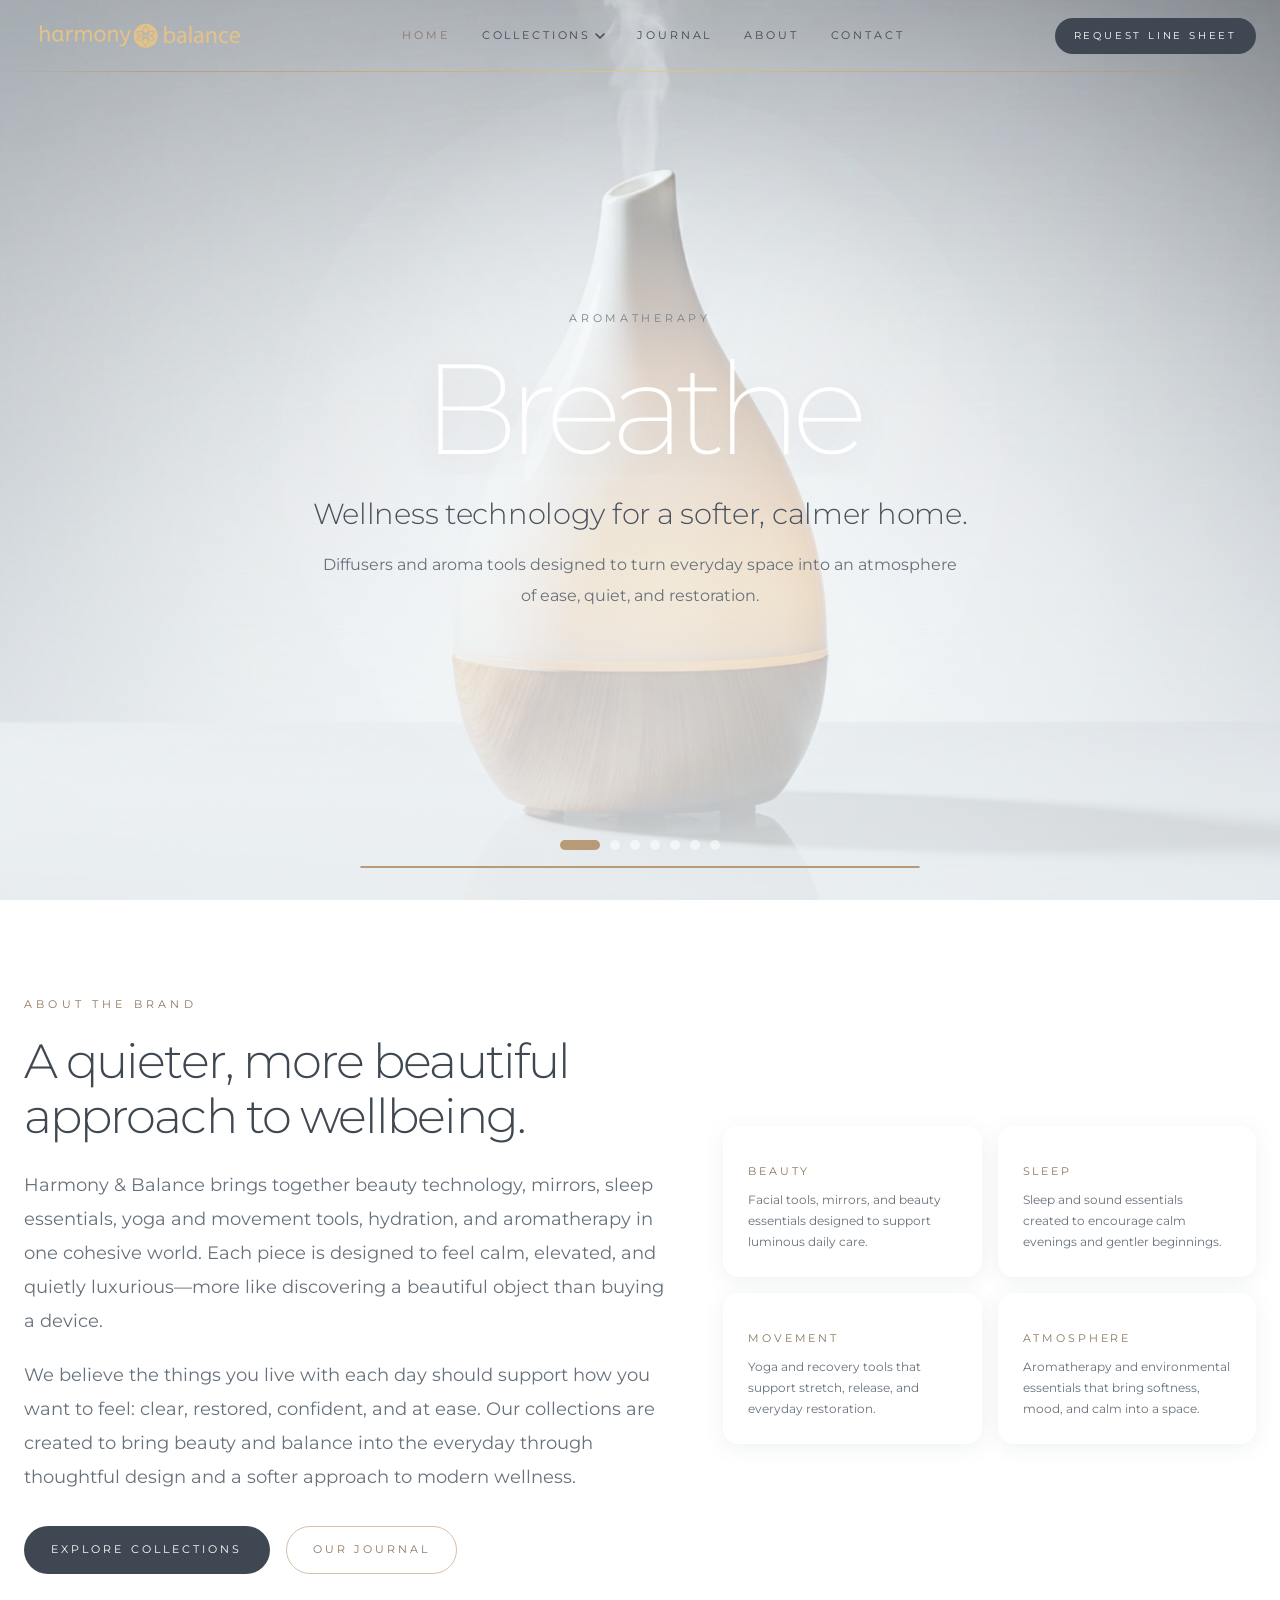
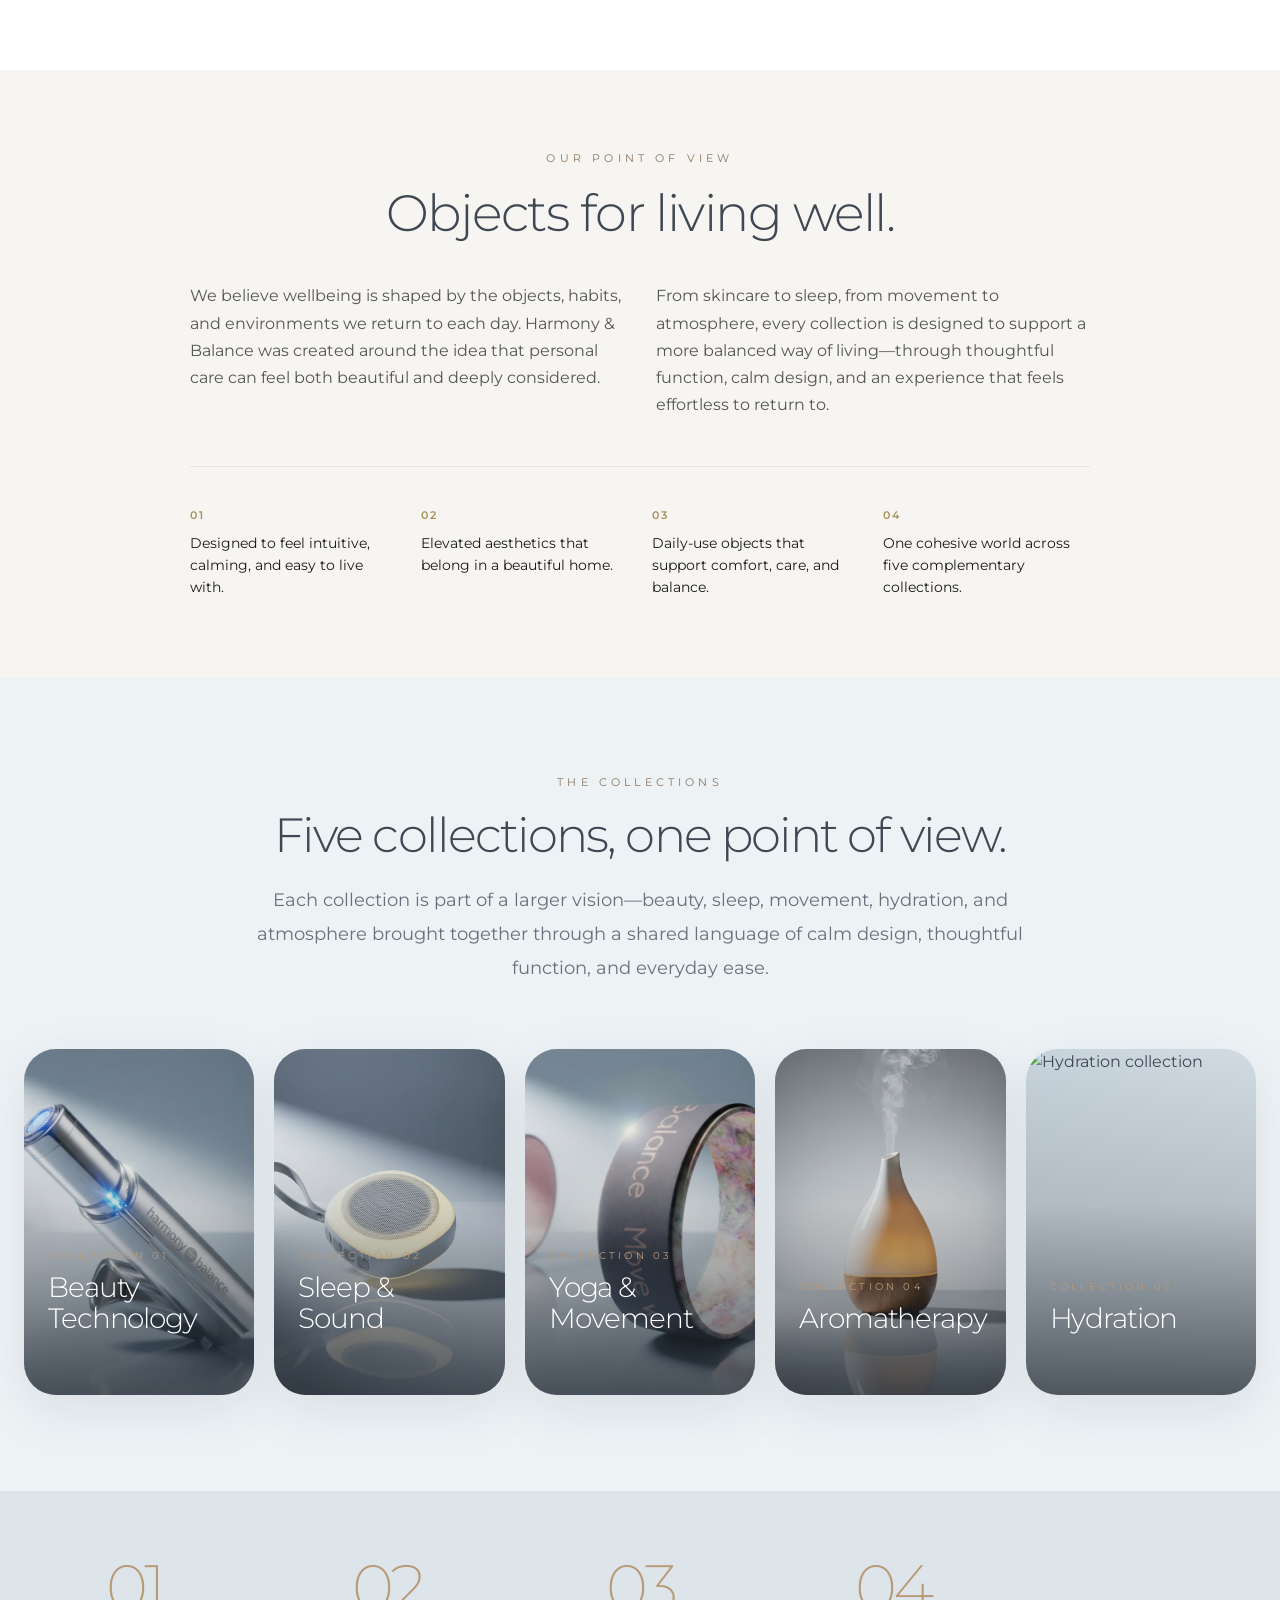
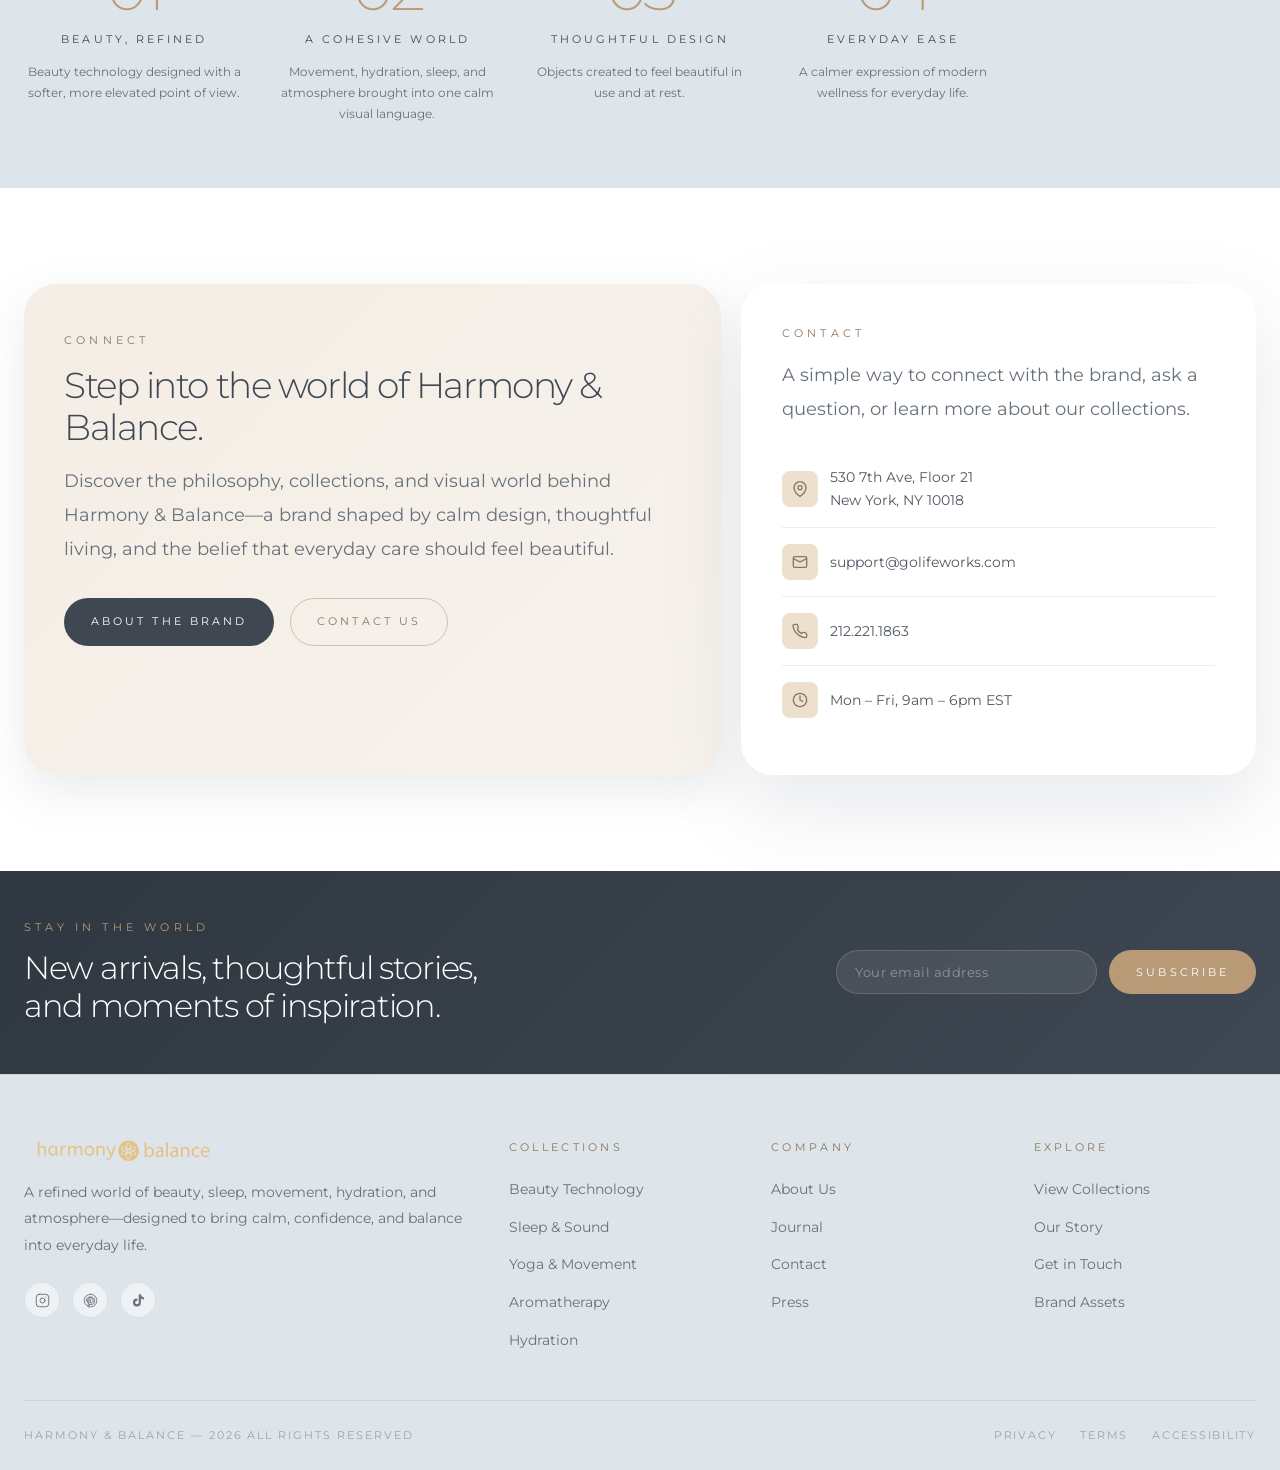
==== commit 97e52599: "Add files via upload" ====
--- a/index.html
+++ b/index.html
@@ -1,524 +1,545 @@
-<!DOCTYPE html>
-<html lang="en">
-<head>
-  <meta charset="UTF-8" />
-  <meta name="viewport" content="width=device-width, initial-scale=1.0" />
-  <title>Harmony & Balance | Wellness & Beauty</title>
-  <meta name="description" content="A design-forward world of beauty, sleep, movement, hydration, and atmosphere‚Äîcreated to bring calm, confidence, and balance into everyday life." />
-
-  <!-- Standard SEO -->
-  <meta name="robots" content="index, follow" />
-  <meta name="author" content="Harmony & Balance / Lifeworks Technology Group" />
-  <meta name="keywords" content="wellness beauty, facial devices, diffusers, sleep tools, yoga, aroma wellness, beauty tools, harmony and balance" />
-  <link rel="canonical" href="https://harmonyandbalance.com/" />
-
-  <!-- Open Graph -->
-  <meta property="og:type" content="website" />
-  <meta property="og:site_name" content="Harmony & Balance" />
-  <meta property="og:title" content="Harmony & Balance | Wellness & Beauty" />
-  <meta property="og:description" content="A design-forward world of beauty, sleep, movement, hydration, and atmosphere‚Äîcreated to bring calm, confidence, and balance into everyday life." />
-  <meta property="og:url" content="https://harmonyandbalance.com/" />
-  <meta property="og:image" content="https://harmonyandbalance.com/images/og-share.jpg" />
-  <meta property="og:image:width" content="1200" />
-  <meta property="og:image:height" content="630" />
-  <meta property="og:image:alt" content="Harmony & Balance ‚Äî Wellness & Beauty for a More Harmonious Way of Life" />
-  <meta property="og:locale" content="en_US" />
-
-  <!-- Twitter / X Card -->
-  <meta name="twitter:card" content="summary_large_image" />
-  <meta name="twitter:site" content="@harmonybalance" />
-  <meta name="twitter:title" content="Harmony & Balance | Wellness & Beauty" />
-  <meta name="twitter:description" content="A design-forward world of beauty, sleep, movement, hydration, and atmosphere‚Äîcreated to bring calm, confidence, and balance into everyday life." />
-  <meta name="twitter:image" content="https://harmonyandbalance.com/images/og-share.jpg" />
-  <meta name="twitter:image:alt" content="Harmony & Balance ‚Äî Wellness & Beauty" />
-
-  <link rel="icon" type="image/svg+xml" href="images/favicon.svg" />
-  <link rel="icon" type="image/png" href="images/favicon-32.png" sizes="32x32" />
-  <link rel="apple-touch-icon" href="images/apple-touch-icon.png" sizes="180x180" />
-  <meta name="theme-color" content="#c9a96e" />
-
-  <link rel="preconnect" href="https://fonts.googleapis.com" />
-  <link rel="preconnect" href="https://fonts.gstatic.com" crossorigin />
-  <link href="https://fonts.googleapis.com/css2?family=Montserrat:wght@200;300;400;500&display=swap" rel="stylesheet" />
-
-  <link rel="stylesheet" href="css/global.css" />
-  <link rel="stylesheet" href="css/header.css" />
-  <link rel="stylesheet" href="css/hero.css" />
-  <link rel="stylesheet" href="css/home.css" />
-  <link rel="stylesheet" href="css/footer.css" />
-
-  <!-- CATEGORIES 5-COLUMN OVERRIDE -->
-  <style>
-    /* All 5 collection cards in one row on desktop/laptop */
-    @media (min-width: 900px) {
-      .categories__grid {
-        grid-template-columns: repeat(5, 1fr) !important;
-      }
-      /* Slim the cards so they stay elegant at 5-across, not towering */
-      .categories__grid .cat-card {
-        aspect-ratio: 2 / 3;
-      }
-    }
-    /* Tablet: keep 2-col, orphan is acceptable at that size */
-    @media (min-width: 640px) and (max-width: 899px) {
-      .categories__grid {
-        grid-template-columns: repeat(2, 1fr);
-      }
-    }
-  </style>
-</head>
-<body>
-
-<!-- SCROLL PROGRESS -->
-<div id="scroll-progress"></div>
-
-<!-- SITE HEADER -->
-<header id="site-header" class="is-top">
-  <div class="header__inner">
-
-    <a href="index.html" class="header__logo" aria-label="Harmony & Balance home">
-      <span class="logo-text">HARMONY &amp; BALANCE</span>
-    </a>
-
-    <nav class="header__nav" aria-label="Main navigation">
-      <ul class="nav__list">
-        <li class="nav__item">
-          <a href="index.html" class="nav__link is-active">Home</a>
-        </li>
-
-        <li class="nav__item">
-          <a href="#" class="nav__link" aria-haspopup="true" aria-expanded="false">
-            Collections
-            <svg class="nav__caret" viewBox="0 0 10 6" fill="none" stroke="currentColor" stroke-width="1.5" stroke-linecap="round" stroke-linejoin="round">
-              <path d="M1 1l4 4 4-4"/>
-            </svg>
-          </a>
-          <div class="nav__dropdown" role="menu">
-            <a href="pages/beauty.html" class="nav__dropdown-link" role="menuitem">Beauty Technology</a>
-            <a href="pages/sleep.html" class="nav__dropdown-link" role="menuitem">Sleep &amp; Sound</a>
-            <a href="pages/movement.html" class="nav__dropdown-link" role="menuitem">Yoga &amp; Movement</a>
-            <a href="pages/atmosphere.html" class="nav__dropdown-link" role="menuitem">Aromatherapy</a>
-            <a href="pages/hydration.html" class="nav__dropdown-link" role="menuitem">Hydration &amp; Environment</a>
-          </div>
-        </li>
-
-        <li class="nav__item">
-          <a href="pages/blog/index.html" class="nav__link">Journal</a>
-        </li>
-
-        <li class="nav__item">
-          <a href="#about" class="nav__link">About</a>
-        </li>
-
-        <li class="nav__item">
-          <a href="#contact" class="nav__link">Contact</a>
-        </li>
-      </ul>
-    </nav>
-
-    <div class="header__actions">
-      <a href="#contact" class="btn btn--dark">Contact Us</a>
-      <button class="header__hamburger" id="hamburger" aria-label="Toggle menu" aria-expanded="false">
-        <span class="hamburger__bar"></span>
-        <span class="hamburger__bar"></span>
-        <span class="hamburger__bar"></span>
-      </button>
-    </div>
-
-  </div>
-</header>
-
-<!-- MOBILE MENU -->
-<nav id="mobile-menu" aria-label="Mobile navigation">
-  <ul class="mobile-nav__list">
-    <li><a href="index.html" class="mobile-nav__link">Home</a></li>
-
-    <li>
-      <button class="mobile-nav__link mobile-nav__toggle" data-sub="mobile-sub-collections" aria-expanded="false">
-        Collections
-        <svg width="14" height="14" viewBox="0 0 10 6" fill="none" stroke="currentColor" stroke-width="1.5" stroke-linecap="round" stroke-linejoin="round">
-          <path d="M1 1l4 4 4-4"/>
-        </svg>
-      </button>
-      <div id="mobile-sub-collections" class="mobile-nav__sub">
-        <a href="pages/beauty.html" class="mobile-nav__sub-link">Beauty Technology</a>
-        <a href="pages/sleep.html" class="mobile-nav__sub-link">Sleep &amp; Sound</a>
-        <a href="pages/movement.html" class="mobile-nav__sub-link">Yoga &amp; Movement</a>
-        <a href="pages/atmosphere.html" class="mobile-nav__sub-link">Aromatherapy</a>
-        <a href="pages/hydration.html" class="mobile-nav__sub-link">Hydration &amp; Environment</a>
-      </div>
-    </li>
-
-    <li><a href="pages/blog/index.html" class="mobile-nav__link">Journal</a></li>
-    <li><a href="#about" class="mobile-nav__link">About</a></li>
-    <li><a href="#contact" class="mobile-nav__link">Contact</a></li>
-  </ul>
-
-  <div class="mobile-nav__footer">
-    <a href="#contact" class="btn btn--dark" style="width:100%; justify-content:center;">Contact Us</a>
-  </div>
-</nav>
-
-<!-- HERO -->
-<div id="cursor-dot"></div>
-
-<section id="hero">
-  <div id="mouse-light"></div>
-  <div id="hero-bg"></div>
-  <div id="hero-final-bg"></div>
-
-  <div id="hero-video-wrap">
-    <video id="hero-video" autoplay muted loop playsinline preload="auto" poster="images/brand-ethos.jpg">
-      <source src="images/brand-ethos.mp4" type="video/mp4" />
-    </video>
-  </div>
-
-  <div id="hero-overlay-radial"></div>
-  <div id="hero-overlay-bottom"></div>
-
-  <div id="hero-inner">
-    <div id="hero-content">
-      <div id="hero-content-inner">
-        <div id="slide-eyebrow"></div>
-        <div id="slide-word-wrap"><span id="slide-word"></span></div>
-        <p id="slide-title"></p>
-        <p id="slide-body"></p>
-      </div>
-    </div>
-
-    <div id="hero-bottom">
-      <div id="dots"></div>
-      <div id="slide-progress"><div id="slide-progress-bar"></div></div>
-    </div>
-  </div>
-
-  <div id="final-slide">
-    <h1 id="final-headline"></h1>
-    <div id="final-divider"></div>
-    <p id="final-tagline">Designed for a more harmonious way of life.</p>
-    <p id="final-body">
-      A refined world of beauty, movement, hydration, sleep, and atmosphere‚Äî<br>
-      created to bring calm, confidence, and balance into everyday life.
-    </p>
-    <div id="dots-final"></div>
-    <div id="final-progress-wrap"><div id="final-progress-bar"></div></div>
-  </div>
-</section>
-
-<!-- BRAND STORY -->
-<section id="about" class="brand-story section">
-  <div class="container">
-    <div class="brand-story__grid">
-
-      <div class="brand-story__text reveal">
-        <span class="eyebrow">About the Brand</span>
-        <h2>A quieter, more beautiful<br>approach to wellbeing.</h2>
-        <p>Harmony &amp; Balance brings together beauty technology, mirrors, sleep essentials, yoga and movement tools, hydration, and aromatherapy in one cohesive world. Each piece is designed to feel calm, elevated, and quietly luxurious‚Äîmore like discovering a beautiful object than buying a device.</p>
-        <p>We believe the things you live with each day should support how you want to feel: clear, restored, confident, and at ease. Our collections are created to bring beauty and balance into the everyday through thoughtful design and a softer approach to modern wellness.</p>
-        <div class="btn-row">
-          <a href="#categories" class="btn btn--dark">Explore Collections</a>
-          <a href="pages/blog/index.html" class="btn btn--outline">Our Journal</a>
-        </div>
-      </div>
-
-      <div class="brand-pillars reveal reveal--delay-2">
-        <div class="pillar">
-          <div class="pillar__icon"></div>
-          <div class="pillar__label">Beauty</div>
-          <p class="pillar__text">Facial tools, mirrors, and beauty essentials designed to support luminous daily care.</p>
-        </div>
-        <div class="pillar">
-          <div class="pillar__icon"></div>
-          <div class="pillar__label">Sleep</div>
-          <p class="pillar__text">Sleep and sound essentials created to encourage calm evenings and gentler beginnings.</p>
-        </div>
-        <div class="pillar">
-          <div class="pillar__icon"></div>
-          <div class="pillar__label">Movement</div>
-          <p class="pillar__text">Yoga and recovery tools that support stretch, release, and everyday restoration.</p>
-        </div>
-        <div class="pillar">
-          <div class="pillar__icon"></div>
-          <div class="pillar__label">Atmosphere</div>
-          <p class="pillar__text">Aromatherapy and environmental essentials that bring softness, mood, and calm into a space.</p>
-        </div>
-      </div>
-
-    </div>
-  </div>
-</section>
-
-<!-- OUR WELLNESS PHILOSOPHY -->
-<section id="wellness-philosophy" class="philosophy section">
-  <div class="container">
-    <div class="philosophy__inner reveal">
-      <span class="eyebrow">Our Point of View</span>
-      <h2>Objects for living well.</h2>
-      <div class="philosophy__columns">
-        <div class="philosophy__col">
-          <p>We believe wellbeing is shaped by the objects, habits, and environments we return to each day. Harmony &amp; Balance was created around the idea that personal care can feel both beautiful and deeply considered.</p>
-        </div>
-        <div class="philosophy__col">
-          <p>From skincare to sleep, from movement to atmosphere, every collection is designed to support a more balanced way of living‚Äîthrough thoughtful function, calm design, and an experience that feels effortless to return to.</p>
-        </div>
-      </div>
-      <div class="philosophy__principles">
-        <div class="principle">
-          <span class="principle__number">01</span>
-          <p class="principle__text">Designed to feel intuitive, calming, and easy to live with.</p>
-        </div>
-        <div class="principle">
-          <span class="principle__number">02</span>
-          <p class="principle__text">Elevated aesthetics that belong in a beautiful home.</p>
-        </div>
-        <div class="principle">
-          <span class="principle__number">03</span>
-          <p class="principle__text">Daily-use objects that support comfort, care, and balance.</p>
-        </div>
-        <div class="principle">
-          <span class="principle__number">04</span>
-          <p class="principle__text">One cohesive world across five complementary collections.</p>
-        </div>
-      </div>
-    </div>
-  </div>
-</section>
-
-<!-- CATEGORY SHOWCASE -->
-<section id="categories" class="categories section">
-  <div class="container">
-    <div class="section-header reveal">
-      <span class="eyebrow">The Collections</span>
-      <h2>Five collections, one point of view.</h2>
-      <p>Each collection is part of a larger vision‚Äîbeauty, sleep, movement, hydration, and atmosphere brought together through a shared language of calm design, thoughtful function, and everyday ease.</p>
-    </div>
-
-    <div class="categories__grid">
-
-      <a href="pages/beauty.html" class="cat-card reveal reveal--delay-1">
-        <img class="cat-card__image" src="images/FACE-DEVICES.jpg" alt="Beauty collection" />
-        <div class="cat-card__overlay"></div>
-        <div class="cat-card__content">
-          <div class="cat-card__eyebrow">Collection 01</div>
-          <h3 class="cat-card__title">Beauty Technology</h3>
-          <span class="cat-card__link">Explore ‚Üí</span>
-        </div>
-      </a>
-
-      <a href="pages/sleep.html" class="cat-card reveal reveal--delay-2">
-        <img class="cat-card__image" src="images/SOUND-MACHINE.jpg" alt="Sleep collection" />
-        <div class="cat-card__overlay"></div>
-        <div class="cat-card__content">
-          <div class="cat-card__eyebrow">Collection 02</div>
-          <h3 class="cat-card__title">Sleep &amp; Sound</h3>
-          <span class="cat-card__link">Explore ‚Üí</span>
-        </div>
-      </a>
-
-      <a href="pages/movement.html" class="cat-card reveal reveal--delay-3">
-        <img class="cat-card__image" src="images/yoga-wheel.jpg" alt="Movement collection" />
-        <div class="cat-card__overlay"></div>
-        <div class="cat-card__content">
-          <div class="cat-card__eyebrow">Collection 03</div>
-          <h3 class="cat-card__title">Yoga &amp; Movement</h3>
-          <span class="cat-card__link">Explore ‚Üí</span>
-        </div>
-      </a>
-
-      <a href="pages/atmosphere.html" class="cat-card reveal reveal--delay-4">
-        <img class="cat-card__image" src="images/DIFFUSER.jpg" alt="Atmosphere collection" />
-        <div class="cat-card__overlay"></div>
-        <div class="cat-card__content">
-          <div class="cat-card__eyebrow">Collection 04</div>
-          <h3 class="cat-card__title">Aromatherapy</h3>
-          <span class="cat-card__link">Explore ‚Üí</span>
-        </div>
-      </a>
-
-      <a href="pages/hydration.html" class="cat-card reveal reveal--delay-5">
-        <img class="cat-card__image" src="images/HYDRATION-2.jpg" alt="Hydration &amp; Environment collection" />
-        <div class="cat-card__overlay"></div>
-        <div class="cat-card__content">
-          <div class="cat-card__eyebrow">Collection 05</div>
-          <h3 class="cat-card__title">Hydration &amp; Environment</h3>
-          <span class="cat-card__link">Explore ‚Üí</span>
-        </div>
-      </a>
-
-    </div>
-  </div>
-</section>
-
-<!-- BRAND VALUES -->
-<section class="brand-values section--sm">
-  <div class="container">
-    <div class="brand-values__grid">
-      <div class="value-item reveal">
-        <div class="value-item__number">01</div>
-        <div class="value-item__label">Beauty, Refined</div>
-        <p class="value-item__text">Beauty technology designed with a softer, more elevated point of view.</p>
-      </div>
-      <div class="value-item reveal reveal--delay-1">
-        <div class="value-item__number">02</div>
-        <div class="value-item__label">A Cohesive World</div>
-        <p class="value-item__text">Movement, hydration, sleep, and atmosphere brought into one calm visual language.</p>
-      </div>
-      <div class="value-item reveal reveal--delay-2">
-        <div class="value-item__number">03</div>
-        <div class="value-item__label">Thoughtful Design</div>
-        <p class="value-item__text">Objects created to feel beautiful in use and at rest.</p>
-      </div>
-      <div class="value-item reveal reveal--delay-3">
-        <div class="value-item__number">04</div>
-        <div class="value-item__label">Everyday Ease</div>
-        <p class="value-item__text">A calmer expression of modern wellness for everyday life.</p>
-      </div>
-    </div>
-  </div>
-</section>
-
-<!-- HOME CTA + CONTACT -->
-<section id="contact" class="home-cta section">
-  <div class="container">
-    <div class="home-cta__grid">
-
-      <div class="home-cta__card reveal">
-        <span class="eyebrow">Connect</span>
-        <h3>Step into the world of Harmony &amp; Balance.</h3>
-        <p>Discover the philosophy, collections, and visual world behind Harmony &amp; Balance‚Äîa brand shaped by calm design, thoughtful living, and the belief that everyday care should feel beautiful.</p>
-        <div class="btn-row">
-          <a href="#about" class="btn btn--dark">About the Brand</a>
-          <button class="btn btn--outline">Contact Us</button>
-        </div>
-      </div>
-
-      <div class="contact-glass reveal reveal--delay-2">
-        <div>
-          <span class="eyebrow">Contact</span>
-          <p style="margin-bottom:var(--space-6);">A simple way to connect with the brand, ask a question, or learn more about our collections.</p>
-        </div>
-        <div>
-          <div class="contact-detail">
-            <div class="contact-detail__icon">
-              <svg width="16" height="16" viewBox="0 0 24 24" fill="none" stroke="currentColor" stroke-width="2" stroke-linecap="round" stroke-linejoin="round"><rect x="2" y="4" width="20" height="16" rx="2"/><path d="m22 7-10 5L2 7"/></svg>
-            </div>
-            <a href="mailto:hello@harmonyandbalance.com">hello@harmonyandbalance.com</a>
-          </div>
-          <div class="contact-detail">
-            <div class="contact-detail__icon">
-              <svg width="16" height="16" viewBox="0 0 24 24" fill="none" stroke="currentColor" stroke-width="2" stroke-linecap="round" stroke-linejoin="round"><path d="M22 16.92v3a2 2 0 0 1-2.18 2 19.79 19.79 0 0 1-8.63-3.07A19.5 19.5 0 0 1 4.69 13a19.79 19.79 0 0 1-3.07-8.67A2 2 0 0 1 3.6 2h3a2 2 0 0 1 2 1.72c.127.96.361 1.903.7 2.81a2 2 0 0 1-.45 2.11L8.09 9.91a16 16 0 0 0 6 6l1.27-1.27a2 2 0 0 1 2.11-.45c.907.339 1.85.573 2.81.7A2 2 0 0 1 22 16.92z"/></svg>
-            </div>
-            (000) 000-0000
-          </div>
-          <div class="contact-detail">
-            <div class="contact-detail__icon">
-              <svg width="16" height="16" viewBox="0 0 24 24" fill="none" stroke="currentColor" stroke-width="2" stroke-linecap="round" stroke-linejoin="round"><circle cx="12" cy="12" r="10"/><polyline points="12 6 12 12 16 14"/></svg>
-            </div>
-            Mon ‚Äî Fri, 9am ‚Äî 6pm EST
-          </div>
-        </div>
-      </div>
-
-    </div>
-  </div>
-</section>
-
-<!-- NEWSLETTER STRIP -->
-<div class="newsletter-strip">
-  <div class="newsletter-strip__inner">
-    <div class="newsletter-strip__copy">
-      <div class="newsletter-strip__eyebrow">Stay in the World</div>
-      <h3 class="newsletter-strip__heading">New arrivals, thoughtful stories,<br>and moments of inspiration.</h3>
-    </div>
-    <form class="newsletter-strip__form" onsubmit="return false;">
-      <input class="newsletter-input" type="email" placeholder="Your email address" aria-label="Email address" />
-      <button class="btn btn--gold" type="submit">Subscribe</button>
-    </form>
-  </div>
-</div>
-
-<!-- SITE FOOTER -->
-<footer id="site-footer">
-  <div class="footer__inner">
-    <div class="footer__grid">
-
-      <div class="footer__brand">
-        <span class="footer__logo-text">HARMONY &amp; BALANCE</span>
-        <p class="footer__tagline">A refined world of beauty, sleep, movement, hydration, and atmosphere‚Äîdesigned to bring calm, confidence, and balance into everyday life.</p>
-
-        <div class="footer__social">
-          <a href="#" class="social-icon" aria-label="Instagram">
-            <svg viewBox="0 0 24 24" fill="none" stroke="currentColor" stroke-width="1.5" stroke-linecap="round" stroke-linejoin="round">
-              <rect x="2" y="2" width="20" height="20" rx="5" ry="5"/>
-              <path d="M16 11.37A4 4 0 1 1 12.63 8 4 4 0 0 1 16 11.37z"/>
-              <line x1="17.5" y1="6.5" x2="17.51" y2="6.5"/>
-            </svg>
-          </a>
-
-          <a href="#" class="social-icon" aria-label="Pinterest">
-            <svg viewBox="0 0 24 24" fill="none" stroke="currentColor" stroke-width="1.5" stroke-linecap="round" stroke-linejoin="round">
-              <path d="M12 2C6.477 2 2 6.477 2 12c0 4.236 2.636 7.855 6.356 9.312-.088-.791-.167-2.005.035-2.868.181-.78 1.172-4.97 1.172-4.97s-.299-.598-.299-1.482c0-1.388.806-2.428 1.808-2.428.852 0 1.265.64 1.265 1.408 0 .858-.546 2.14-.828 3.33-.236.995.499 1.806 1.476 1.806 1.771 0 3.132-1.867 3.132-4.562 0-2.387-1.715-4.055-4.163-4.055-2.836 0-4.5 2.126-4.5 4.323 0 .856.33 1.773.741 2.274a.3.3 0 0 1 .069.286c-.076.313-.244.995-.277 1.134-.044.183-.146.222-.337.134C6.41 15.21 5.5 13.42 5.5 11.98 5.5 8.955 7.7 6.2 12.2 6.2c3.568 0 6.34 2.541 6.34 5.937 0 3.542-2.233 6.392-5.333 6.392-1.042 0-2.023-.542-2.359-1.181l-.641 2.397c-.232.894-.859 2.013-1.28 2.695A10 10 0 0 0 12 22c5.523 0 10-4.477 10-10S17.523 2 12 2z"/>
-            </svg>
-          </a>
-
-          <a href="#" class="social-icon" aria-label="TikTok">
-            <svg viewBox="0 0 24 24" fill="currentColor">
-              <path d="M19.59 6.69a4.83 4.83 0 0 1-3.77-4.25V2h-3.45v13.67a2.89 2.89 0 0 1-2.88 2.5 2.89 2.89 0 0 1-2.89-2.89 2.89 2.89 0 0 1 2.89-2.89c.28 0 .54.04.79.1V9.01a6.27 6.27 0 0 0-.79-.05 6.34 6.34 0 0 0-6.34 6.34 6.34 6.34 0 0 0 6.34 6.34 6.34 6.34 0 0 0 6.33-6.34V8.69a8.26 8.26 0 0 0 4.84 1.55V6.79a4.85 4.85 0 0 1-1.07-.1z"/>
-            </svg>
-          </a>
-        </div>
-      </div>
-
-      <div>
-        <div class="footer__col-label">Collections</div>
-        <ul class="footer__nav-list">
-          <li><a href="pages/beauty.html" class="footer__nav-link">Beauty Technology</a></li>
-          <li><a href="pages/sleep.html" class="footer__nav-link">Sleep &amp; Sound</a></li>
-          <li><a href="pages/movement.html" class="footer__nav-link">Yoga &amp; Movement</a></li>
-          <li><a href="pages/atmosphere.html" class="footer__nav-link">Aromatherapy</a></li>
-          <li><a href="pages/hydration.html" class="footer__nav-link">Hydration &amp; Environment</a></li>
-        </ul>
-      </div>
-
-      <div>
-        <div class="footer__col-label">Company</div>
-        <ul class="footer__nav-list">
-          <li><a href="#about" class="footer__nav-link">About Us</a></li>
-          <li><a href="pages/blog/index.html" class="footer__nav-link">Journal</a></li>
-          <li><a href="#contact" class="footer__nav-link">Contact</a></li>
-          <li><a href="#" class="footer__nav-link">Press</a></li>
-        </ul>
-      </div>
-
-      <div>
-        <div class="footer__col-label">Explore</div>
-        <ul class="footer__nav-list">
-          <li><a href="#categories" class="footer__nav-link">View Collections</a></li>
-          <li><a href="#about" class="footer__nav-link">Our Story</a></li>
-          <li><a href="#contact" class="footer__nav-link">Get in Touch</a></li>
-          <li><a href="#" class="footer__nav-link">Brand Assets</a></li>
-        </ul>
-      </div>
-
-    </div>
-
-    <div class="footer__bottom">
-      <p class="footer__copy">
-        harmony &amp; balance ‚Äî 2026 all rights reserved
-      </p>
-      <div class="footer__legal-links">
-        <a href="#" class="footer__legal-link">Privacy</a>
-        <a href="#" class="footer__legal-link">Terms</a>
-        <a href="#" class="footer__legal-link">Accessibility</a>
-      </div>
-    </div>
-  </div>
-</footer>
-
-<script data-cfasync="false" src="/cdn-cgi/scripts/5c5dd728/cloudflare-static/email-decode.min.js"></script>
-<script src="js/nav.js"></script>
-<script src="js/hero.js"></script>
-
-</body>
-</html>
-
+<!DOCTYPE html>
+<html lang="en">
+<head>
+  <meta charset="UTF-8" />
+  <meta name="viewport" content="width=device-width, initial-scale=1.0" />
+  <title>Harmony & Balance | Wellness & Beauty</title>
+  <meta name="description" content="A design-forward world of beauty, sleep, movement, hydration, and atmosphere—created to bring calm, confidence, and balance into everyday life." />
+
+  <!-- Standard SEO -->
+  <meta name="robots" content="index, follow" />
+  <meta name="author" content="Harmony & Balance / Lifeworks Technology Group" />
+  <meta name="keywords" content="wellness beauty, facial devices, diffusers, sleep tools, yoga, aroma wellness, beauty tools, harmony and balance" />
+  <link rel="canonical" href="https://harmonyandbalance.com/" />
+
+  <!-- Open Graph -->
+  <meta property="og:type" content="website" />
+  <meta property="og:site_name" content="Harmony & Balance" />
+  <meta property="og:title" content="Harmony & Balance | Wellness & Beauty" />
+  <meta property="og:description" content="A design-forward world of beauty, sleep, movement, hydration, and atmosphere—created to bring calm, confidence, and balance into everyday life." />
+  <meta property="og:url" content="https://harmonyandbalance.com/" />
+  <meta property="og:image" content="https://harmonyandbalance.com/images/og-share.jpg" />
+  <meta property="og:image:width" content="1200" />
+  <meta property="og:image:height" content="630" />
+  <meta property="og:image:alt" content="Harmony & Balance — Wellness & Beauty for a More Harmonious Way of Life" />
+  <meta property="og:locale" content="en_US" />
+
+  <!-- Twitter / X Card -->
+  <meta name="twitter:card" content="summary_large_image" />
+  <meta name="twitter:site" content="@harmonybalance" />
+  <meta name="twitter:title" content="Harmony & Balance | Wellness & Beauty" />
+  <meta name="twitter:description" content="A design-forward world of beauty, sleep, movement, hydration, and atmosphere—created to bring calm, confidence, and balance into everyday life." />
+  <meta name="twitter:image" content="https://harmonyandbalance.com/images/og-share.jpg" />
+  <meta name="twitter:image:alt" content="Harmony & Balance — Wellness & Beauty" />
+
+  <link rel="icon" type="image/svg+xml" href="images/favicon.svg" />
+  <link rel="icon" type="image/png" href="images/favicon-32.png" sizes="32x32" />
+  <link rel="apple-touch-icon" href="images/apple-touch-icon.png" sizes="180x180" />
+  <meta name="theme-color" content="#c9a96e" />
+
+  <link rel="preconnect" href="https://fonts.googleapis.com" />
+  <link rel="preconnect" href="https://fonts.gstatic.com" crossorigin />
+  <link href="https://fonts.googleapis.com/css2?family=Montserrat:wght@200;300;400;500&display=swap" rel="stylesheet" />
+
+  <link rel="stylesheet" href="css/global.css" />
+  <link rel="stylesheet" href="css/header.css" />
+  <link rel="stylesheet" href="css/hero.css" />
+  <link rel="stylesheet" href="css/home.css" />
+  <link rel="stylesheet" href="css/footer.css" />
+
+  <!-- CATEGORIES 5-COLUMN OVERRIDE -->
+  <style>
+    /* All 5 collection cards in one row on desktop/laptop */
+    @media (min-width: 900px) {
+      .categories__grid {
+        grid-template-columns: repeat(5, 1fr) !important;
+      }
+      /* Slim the cards so they stay elegant at 5-across, not towering */
+      .categories__grid .cat-card {
+        aspect-ratio: 2 / 3;
+      }
+    }
+    /* Tablet: keep 2-col, orphan is acceptable at that size */
+    @media (min-width: 640px) and (max-width: 899px) {
+      .categories__grid {
+        grid-template-columns: repeat(2, 1fr);
+      }
+    }
+
+    /* SVG Logo Styling */
+    .header__logo-svg {
+      height: 28px;
+      width: auto;
+    }
+    .footer__logo-svg {
+      height: 24px;
+      width: auto;
+      margin-bottom: var(--space-4);
+    }
+    @media (max-width: 767px) {
+      .header__logo-svg {
+        height: 22px;
+      }
+    }
+  </style>
+</head>
+<body>
+
+<!-- SCROLL PROGRESS -->
+<div id="scroll-progress"></div>
+
+<!-- SITE HEADER -->
+<header id="site-header" class="is-top">
+  <div class="header__inner">
+
+    <a href="index.html" class="header__logo" aria-label="Harmony & Balance home">
+      <img src="images/h_n_b_logo.svg" alt="Harmony & Balance" class="header__logo-svg" />
+    </a>
+
+    <nav class="header__nav" aria-label="Main navigation">
+      <ul class="nav__list">
+        <li class="nav__item">
+          <a href="index.html" class="nav__link is-active">Home</a>
+        </li>
+
+        <li class="nav__item">
+          <a href="#" class="nav__link" aria-haspopup="true" aria-expanded="false">
+            Collections
+            <svg class="nav__caret" viewBox="0 0 10 6" fill="none" stroke="currentColor" stroke-width="1.5" stroke-linecap="round" stroke-linejoin="round">
+              <path d="M1 1l4 4 4-4"/>
+            </svg>
+          </a>
+          <div class="nav__dropdown" role="menu">
+            <a href="pages/beauty.html" class="nav__dropdown-link" role="menuitem">Beauty Technology</a>
+            <a href="pages/sleep.html" class="nav__dropdown-link" role="menuitem">Sleep & Sound</a>
+            <a href="pages/movement.html" class="nav__dropdown-link" role="menuitem">Yoga & Movement</a>
+            <a href="pages/atmosphere.html" class="nav__dropdown-link" role="menuitem">Aromatherapy</a>
+            <a href="pages/hydration.html" class="nav__dropdown-link" role="menuitem">Hydration</a>
+          </div>
+        </li>
+
+        <li class="nav__item">
+          <a href="pages/blog/index.html" class="nav__link">Journal</a>
+        </li>
+
+        <li class="nav__item">
+          <a href="#about" class="nav__link">About</a>
+        </li>
+
+        <li class="nav__item">
+          <a href="#contact" class="nav__link">Contact</a>
+        </li>
+      </ul>
+    </nav>
+
+    <div class="header__actions">
+      <a href="#contact" class="btn btn--dark">Request Line Sheet</a>
+      <button class="header__hamburger" id="hamburger" aria-label="Toggle menu" aria-expanded="false">
+        <span class="hamburger__bar"></span>
+        <span class="hamburger__bar"></span>
+        <span class="hamburger__bar"></span>
+      </button>
+    </div>
+
+  </div>
+</header>
+
+<!-- MOBILE MENU -->
+<nav id="mobile-menu" aria-label="Mobile navigation">
+  <ul class="mobile-nav__list">
+    <li><a href="index.html" class="mobile-nav__link">Home</a></li>
+
+    <li>
+      <button class="mobile-nav__link mobile-nav__toggle" data-sub="mobile-sub-collections" aria-expanded="false">
+        Collections
+        <svg width="14" height="14" viewBox="0 0 10 6" fill="none" stroke="currentColor" stroke-width="1.5" stroke-linecap="round" stroke-linejoin="round">
+          <path d="M1 1l4 4 4-4"/>
+        </svg>
+      </button>
+      <div id="mobile-sub-collections" class="mobile-nav__sub">
+        <a href="pages/beauty.html" class="mobile-nav__sub-link">Beauty Technology</a>
+        <a href="pages/sleep.html" class="mobile-nav__sub-link">Sleep & Sound</a>
+        <a href="pages/movement.html" class="mobile-nav__sub-link">Yoga & Movement</a>
+        <a href="pages/atmosphere.html" class="mobile-nav__sub-link">Aromatherapy</a>
+        <a href="pages/hydration.html" class="mobile-nav__sub-link">Hydration</a>
+      </div>
+    </li>
+
+    <li><a href="pages/blog/index.html" class="mobile-nav__link">Journal</a></li>
+    <li><a href="#about" class="mobile-nav__link">About</a></li>
+    <li><a href="#contact" class="mobile-nav__link">Contact</a></li>
+  </ul>
+
+  <div class="mobile-nav__footer">
+    <a href="#contact" class="btn btn--dark" style="width:100%; justify-content:center;">Request Line Sheet</a>
+  </div>
+</nav>
+
+<!-- HERO -->
+<div id="cursor-dot"></div>
+
+<section id="hero">
+  <div id="mouse-light"></div>
+  <div id="hero-bg"></div>
+  <div id="hero-final-bg"></div>
+
+  <div id="hero-video-wrap">
+    <video id="hero-video" autoplay muted loop playsinline preload="auto" poster="images/brand-ethos.jpg">
+      <source src="images/brand-ethos.mp4" type="video/mp4" />
+    </video>
+  </div>
+
+  <div id="hero-overlay-radial"></div>
+  <div id="hero-overlay-bottom"></div>
+
+  <div id="hero-inner">
+    <div id="hero-content">
+      <div id="hero-content-inner">
+        <div id="slide-eyebrow"></div>
+        <div id="slide-word-wrap"><span id="slide-word"></span></div>
+        <p id="slide-title"></p>
+        <p id="slide-body"></p>
+      </div>
+    </div>
+
+    <div id="hero-bottom">
+      <div id="dots"></div>
+      <div id="slide-progress"><div id="slide-progress-bar"></div></div>
+    </div>
+  </div>
+
+  <div id="final-slide">
+    <h1 id="final-headline"></h1>
+    <div id="final-divider"></div>
+    <p id="final-tagline">Designed for a more harmonious way of life.</p>
+    <p id="final-body">
+      A refined world of beauty, movement, hydration, sleep, and atmosphere—<br>
+      created to bring calm, confidence, and balance into everyday life.
+    </p>
+    <div id="dots-final"></div>
+    <div id="final-progress-wrap"><div id="final-progress-bar"></div></div>
+  </div>
+</section>
+
+<!-- BRAND STORY -->
+<section id="about" class="brand-story section">
+  <div class="container">
+    <div class="brand-story__grid">
+
+      <div class="brand-story__text reveal">
+        <span class="eyebrow">About the Brand</span>
+        <h2>A quieter, more beautiful<br>approach to wellbeing.</h2>
+        <p>Harmony & Balance brings together beauty technology, mirrors, sleep essentials, yoga and movement tools, hydration, and aromatherapy in one cohesive world. Each piece is designed to feel calm, elevated, and quietly luxurious—more like discovering a beautiful object than buying a device.</p>
+        <p>We believe the things you live with each day should support how you want to feel: clear, restored, confident, and at ease. Our collections are created to bring beauty and balance into the everyday through thoughtful design and a softer approach to modern wellness.</p>
+        <div class="btn-row">
+          <a href="#categories" class="btn btn--dark">Explore Collections</a>
+          <a href="pages/blog/index.html" class="btn btn--outline">Our Journal</a>
+        </div>
+      </div>
+
+      <div class="brand-pillars reveal reveal--delay-2">
+        <div class="pillar">
+          <div class="pillar__icon"></div>
+          <div class="pillar__label">Beauty</div>
+          <p class="pillar__text">Facial tools, mirrors, and beauty essentials designed to support luminous daily care.</p>
+        </div>
+        <div class="pillar">
+          <div class="pillar__icon"></div>
+          <div class="pillar__label">Sleep</div>
+          <p class="pillar__text">Sleep and sound essentials created to encourage calm evenings and gentler beginnings.</p>
+        </div>
+        <div class="pillar">
+          <div class="pillar__icon"></div>
+          <div class="pillar__label">Movement</div>
+          <p class="pillar__text">Yoga and recovery tools that support stretch, release, and everyday restoration.</p>
+        </div>
+        <div class="pillar">
+          <div class="pillar__icon"></div>
+          <div class="pillar__label">Atmosphere</div>
+          <p class="pillar__text">Aromatherapy and environmental essentials that bring softness, mood, and calm into a space.</p>
+        </div>
+      </div>
+
+    </div>
+  </div>
+</section>
+
+<!-- OUR WELLNESS PHILOSOPHY -->
+<section id="wellness-philosophy" class="philosophy section">
+  <div class="container">
+    <div class="philosophy__inner reveal">
+      <span class="eyebrow">Our Point of View</span>
+      <h2>Objects for living well.</h2>
+      <div class="philosophy__columns">
+        <div class="philosophy__col">
+          <p>We believe wellbeing is shaped by the objects, habits, and environments we return to each day. Harmony & Balance was created around the idea that personal care can feel both beautiful and deeply considered.</p>
+        </div>
+        <div class="philosophy__col">
+          <p>From skincare to sleep, from movement to atmosphere, every collection is designed to support a more balanced way of living—through thoughtful function, calm design, and an experience that feels effortless to return to.</p>
+        </div>
+      </div>
+      <div class="philosophy__principles">
+        <div class="principle">
+          <span class="principle__number">01</span>
+          <p class="principle__text">Designed to feel intuitive, calming, and easy to live with.</p>
+        </div>
+        <div class="principle">
+          <span class="principle__number">02</span>
+          <p class="principle__text">Elevated aesthetics that belong in a beautiful home.</p>
+        </div>
+        <div class="principle">
+          <span class="principle__number">03</span>
+          <p class="principle__text">Daily-use objects that support comfort, care, and balance.</p>
+        </div>
+        <div class="principle">
+          <span class="principle__number">04</span>
+          <p class="principle__text">One cohesive world across five complementary collections.</p>
+        </div>
+      </div>
+    </div>
+  </div>
+</section>
+
+<!-- CATEGORY SHOWCASE -->
+<section id="categories" class="categories section">
+  <div class="container">
+    <div class="section-header reveal">
+      <span class="eyebrow">The Collections</span>
+      <h2>Five collections, one point of view.</h2>
+      <p>Each collection is part of a larger vision—beauty, sleep, movement, hydration, and atmosphere brought together through a shared language of calm design, thoughtful function, and everyday ease.</p>
+    </div>
+
+    <div class="categories__grid">
+
+      <a href="pages/beauty.html" class="cat-card reveal reveal--delay-1">
+        <img class="cat-card__image" src="images/FACE-DEVICES.jpg" alt="Beauty collection" />
+        <div class="cat-card__overlay"></div>
+        <div class="cat-card__content">
+          <div class="cat-card__eyebrow">Collection 01</div>
+          <h3 class="cat-card__title">Beauty Technology</h3>
+          <span class="cat-card__link">Explore →</span>
+        </div>
+      </a>
+
+      <a href="pages/sleep.html" class="cat-card reveal reveal--delay-2">
+        <img class="cat-card__image" src="images/SOUND-MACHINE.jpg" alt="Sleep collection" />
+        <div class="cat-card__overlay"></div>
+        <div class="cat-card__content">
+          <div class="cat-card__eyebrow">Collection 02</div>
+          <h3 class="cat-card__title">Sleep & Sound</h3>
+          <span class="cat-card__link">Explore →</span>
+        </div>
+      </a>
+
+      <a href="pages/movement.html" class="cat-card reveal reveal--delay-3">
+        <img class="cat-card__image" src="images/yoga-wheel.jpg" alt="Movement collection" />
+        <div class="cat-card__overlay"></div>
+        <div class="cat-card__content">
+          <div class="cat-card__eyebrow">Collection 03</div>
+          <h3 class="cat-card__title">Yoga & Movement</h3>
+          <span class="cat-card__link">Explore →</span>
+        </div>
+      </a>
+
+      <a href="pages/atmosphere.html" class="cat-card reveal reveal--delay-4">
+        <img class="cat-card__image" src="images/DIFFUSER.jpg" alt="Atmosphere collection" />
+        <div class="cat-card__overlay"></div>
+        <div class="cat-card__content">
+          <div class="cat-card__eyebrow">Collection 04</div>
+          <h3 class="cat-card__title">Aromatherapy</h3>
+          <span class="cat-card__link">Explore →</span>
+        </div>
+      </a>
+
+      <a href="pages/hydration.html" class="cat-card reveal reveal--delay-5">
+        <img class="cat-card__image" src="images/HYDRATION-2.jpg" alt="Hydration collection" />
+        <div class="cat-card__overlay"></div>
+        <div class="cat-card__content">
+          <div class="cat-card__eyebrow">Collection 05</div>
+          <h3 class="cat-card__title">Hydration</h3>
+          <span class="cat-card__link">Explore →</span>
+        </div>
+      </a>
+
+    </div>
+  </div>
+</section>
+
+<!-- BRAND VALUES -->
+<section class="brand-values section--sm">
+  <div class="container">
+    <div class="brand-values__grid">
+      <div class="value-item reveal">
+        <div class="value-item__number">01</div>
+        <div class="value-item__label">Beauty, Refined</div>
+        <p class="value-item__text">Beauty technology designed with a softer, more elevated point of view.</p>
+      </div>
+      <div class="value-item reveal reveal--delay-1">
+        <div class="value-item__number">02</div>
+        <div class="value-item__label">A Cohesive World</div>
+        <p class="value-item__text">Movement, hydration, sleep, and atmosphere brought into one calm visual language.</p>
+      </div>
+      <div class="value-item reveal reveal--delay-2">
+        <div class="value-item__number">03</div>
+        <div class="value-item__label">Thoughtful Design</div>
+        <p class="value-item__text">Objects created to feel beautiful in use and at rest.</p>
+      </div>
+      <div class="value-item reveal reveal--delay-3">
+        <div class="value-item__number">04</div>
+        <div class="value-item__label">Everyday Ease</div>
+        <p class="value-item__text">A calmer expression of modern wellness for everyday life.</p>
+      </div>
+    </div>
+  </div>
+</section>
+
+<!-- HOME CTA + CONTACT -->
+<section id="contact" class="home-cta section">
+  <div class="container">
+    <div class="home-cta__grid">
+
+      <div class="home-cta__card reveal">
+        <span class="eyebrow">Connect</span>
+        <h3>Step into the world of Harmony & Balance.</h3>
+        <p>Discover the philosophy, collections, and visual world behind Harmony & Balance—a brand shaped by calm design, thoughtful living, and the belief that everyday care should feel beautiful.</p>
+        <div class="btn-row">
+          <a href="#about" class="btn btn--dark">About the Brand</a>
+          <a href="/cdn-cgi/l/email-protection#b8cbcdc8c8d7caccf8dfd7d4d1deddcfd7cad3cb96dbd7d5" class="btn btn--outline">Contact Us</a>
+        </div>
+      </div>
+
+      <div class="contact-glass reveal reveal--delay-2">
+        <div>
+          <span class="eyebrow">Contact</span>
+          <p style="margin-bottom:var(--space-6);">A simple way to connect with the brand, ask a question, or learn more about our collections.</p>
+        </div>
+        <div>
+          <div class="contact-detail">
+            <div class="contact-detail__icon">
+              <svg width="16" height="16" viewBox="0 0 24 24" fill="none" stroke="currentColor" stroke-width="2" stroke-linecap="round" stroke-linejoin="round"><path d="M21 10c0 7-9 13-9 13s-9-6-9-13a9 9 0 0 1 18 0z"/><circle cx="12" cy="10" r="3"/></svg>
+            </div>
+            <span>530 7th Ave, Floor 21<br>New York, NY 10018</span>
+          </div>
+          <div class="contact-detail">
+            <div class="contact-detail__icon">
+              <svg width="16" height="16" viewBox="0 0 24 24" fill="none" stroke="currentColor" stroke-width="2" stroke-linecap="round" stroke-linejoin="round"><rect x="2" y="4" width="20" height="16" rx="2"/><path d="m22 7-10 5L2 7"/></svg>
+            </div>
+            <a href="/cdn-cgi/l/email-protection#6d1e181d1d021f192d0a0201040b081a021f061e430e0200"><span class="__cf_email__" data-cfemail="12616762627d606652757d7e7b7477657d6079613c717d7f">support@golifeworks.com</a>
+          </div>
+          <div class="contact-detail">
+            <div class="contact-detail__icon">
+              <svg width="16" height="16" viewBox="0 0 24 24" fill="none" stroke="currentColor" stroke-width="2" stroke-linecap="round" stroke-linejoin="round"><path d="M22 16.92v3a2 2 0 0 1-2.18 2 19.79 19.79 0 0 1-8.63-3.07A19.5 19.5 0 0 1 4.69 13a19.79 19.79 0 0 1-3.07-8.67A2 2 0 0 1 3.6 2h3a2 2 0 0 1 2 1.72c.127.96.361 1.903.7 2.81a2 2 0 0 1-.45 2.11L8.09 9.91a16 16 0 0 0 6 6l1.27-1.27a2 2 0 0 1 2.11-.45c.907.339 1.85.573 2.81.7A2 2 0 0 1 22 16.92z"/></svg>
+            </div>
+            <a href="tel:+12122211863">212.221.1863</a>
+          </div>
+          <div class="contact-detail">
+            <div class="contact-detail__icon">
+              <svg width="16" height="16" viewBox="0 0 24 24" fill="none" stroke="currentColor" stroke-width="2" stroke-linecap="round" stroke-linejoin="round"><circle cx="12" cy="12" r="10"/><polyline points="12 6 12 12 16 14"/></svg>
+            </div>
+            Mon – Fri, 9am – 6pm EST
+          </div>
+        </div>
+      </div>
+
+    </div>
+  </div>
+</section>
+
+<!-- NEWSLETTER STRIP -->
+<div class="newsletter-strip">
+  <div class="newsletter-strip__inner">
+    <div class="newsletter-strip__copy">
+      <div class="newsletter-strip__eyebrow">Stay in the World</div>
+      <h3 class="newsletter-strip__heading">New arrivals, thoughtful stories,<br>and moments of inspiration.</h3>
+    </div>
+    <form class="newsletter-strip__form" onsubmit="return false;">
+      <input class="newsletter-input" type="email" placeholder="Your email address" aria-label="Email address" />
+      <button class="btn btn--gold" type="submit">Subscribe</button>
+    </form>
+  </div>
+</div>
+
+<!-- SITE FOOTER -->
+<footer id="site-footer">
+  <div class="footer__inner">
+    <div class="footer__grid">
+
+      <div class="footer__brand">
+        <img src="images/h_n_b_logo.svg" alt="Harmony & Balance" class="footer__logo-svg" />
+        <p class="footer__tagline">A refined world of beauty, sleep, movement, hydration, and atmosphere—designed to bring calm, confidence, and balance into everyday life.</p>
+
+        <div class="footer__social">
+          <a href="#" class="social-icon" aria-label="Instagram">
+            <svg viewBox="0 0 24 24" fill="none" stroke="currentColor" stroke-width="1.5" stroke-linecap="round" stroke-linejoin="round">
+              <rect x="2" y="2" width="20" height="20" rx="5" ry="5"/>
+              <path d="M16 11.37A4 4 0 1 1 12.63 8 4 4 0 0 1 16 11.37z"/>
+              <line x1="17.5" y1="6.5" x2="17.51" y2="6.5"/>
+            </svg>
+          </a>
+
+          <a href="#" class="social-icon" aria-label="Pinterest">
+            <svg viewBox="0 0 24 24" fill="none" stroke="currentColor" stroke-width="1.5" stroke-linecap="round" stroke-linejoin="round">
+              <path d="M12 2C6.477 2 2 6.477 2 12c0 4.236 2.636 7.855 6.356 9.312-.088-.791-.167-2.005.035-2.868.181-.78 1.172-4.97 1.172-4.97s-.299-.598-.299-1.482c0-1.388.806-2.428 1.808-2.428.852 0 1.265.64 1.265 1.408 0 .858-.546 2.14-.828 3.33-.236.995.499 1.806 1.476 1.806 1.771 0 3.132-1.867 3.132-4.562 0-2.387-1.715-4.055-4.163-4.055-2.836 0-4.5 2.126-4.5 4.323 0 .856.33 1.773.741 2.274a.3.3 0 0 1 .069.286c-.076.313-.244.995-.277 1.134-.044.183-.146.222-.337.134C6.41 15.21 5.5 13.42 5.5 11.98 5.5 8.955 7.7 6.2 12.2 6.2c3.568 0 6.34 2.541 6.34 5.937 0 3.542-2.233 6.392-5.333 6.392-1.042 0-2.023-.542-2.359-1.181l-.641 2.397c-.232.894-.859 2.013-1.28 2.695A10 10 0 0 0 12 22c5.523 0 10-4.477 10-10S17.523 2 12 2z"/>
+            </svg>
+          </a>
+
+          <a href="#" class="social-icon" aria-label="TikTok">
+            <svg viewBox="0 0 24 24" fill="currentColor">
+              <path d="M19.59 6.69a4.83 4.83 0 0 1-3.77-4.25V2h-3.45v13.67a2.89 2.89 0 0 1-2.88 2.5 2.89 2.89 0 0 1-2.89-2.89 2.89 2.89 0 0 1 2.89-2.89c.28 0 .54.04.79.1V9.01a6.27 6.27 0 0 0-.79-.05 6.34 6.34 0 0 0-6.34 6.34 6.34 6.34 0 0 0 6.34 6.34 6.34 6.34 0 0 0 6.33-6.34V8.69a8.26 8.26 0 0 0 4.84 1.55V6.79a4.85 4.85 0 0 1-1.07-.1z"/>
+            </svg>
+          </a>
+        </div>
+      </div>
+
+      <div>
+        <div class="footer__col-label">Collections</div>
+        <ul class="footer__nav-list">
+          <li><a href="pages/beauty.html" class="footer__nav-link">Beauty Technology</a></li>
+          <li><a href="pages/sleep.html" class="footer__nav-link">Sleep & Sound</a></li>
+          <li><a href="pages/movement.html" class="footer__nav-link">Yoga & Movement</a></li>
+          <li><a href="pages/atmosphere.html" class="footer__nav-link">Aromatherapy</a></li>
+          <li><a href="pages/hydration.html" class="footer__nav-link">Hydration</a></li>
+        </ul>
+      </div>
+
+      <div>
+        <div class="footer__col-label">Company</div>
+        <ul class="footer__nav-list">
+          <li><a href="#about" class="footer__nav-link">About Us</a></li>
+          <li><a href="pages/blog/index.html" class="footer__nav-link">Journal</a></li>
+          <li><a href="#contact" class="footer__nav-link">Contact</a></li>
+          <li><a href="#" class="footer__nav-link">Press</a></li>
+        </ul>
+      </div>
+
+      <div>
+        <div class="footer__col-label">Explore</div>
+        <ul class="footer__nav-list">
+          <li><a href="#categories" class="footer__nav-link">View Collections</a></li>
+          <li><a href="#about" class="footer__nav-link">Our Story</a></li>
+          <li><a href="#contact" class="footer__nav-link">Get in Touch</a></li>
+          <li><a href="#" class="footer__nav-link">Brand Assets</a></li>
+        </ul>
+      </div>
+
+    </div>
+
+    <div class="footer__bottom">
+      <p class="footer__copy">
+        harmony & balance — 2026 all rights reserved
+      </p>
+      <div class="footer__legal-links">
+        <a href="#" class="footer__legal-link">Privacy</a>
+        <a href="#" class="footer__legal-link">Terms</a>
+        <a href="#" class="footer__legal-link">Accessibility</a>
+      </div>
+    </div>
+  </div>
+</footer>
+
+<script data-cfasync="false" src="/cdn-cgi/scripts/5c5dd728/cloudflare-static/email-decode.min.js"></script><script src="js/nav.js"></script>
+<script src="js/hero.js"></script>
+
+</body>
+</html>
+
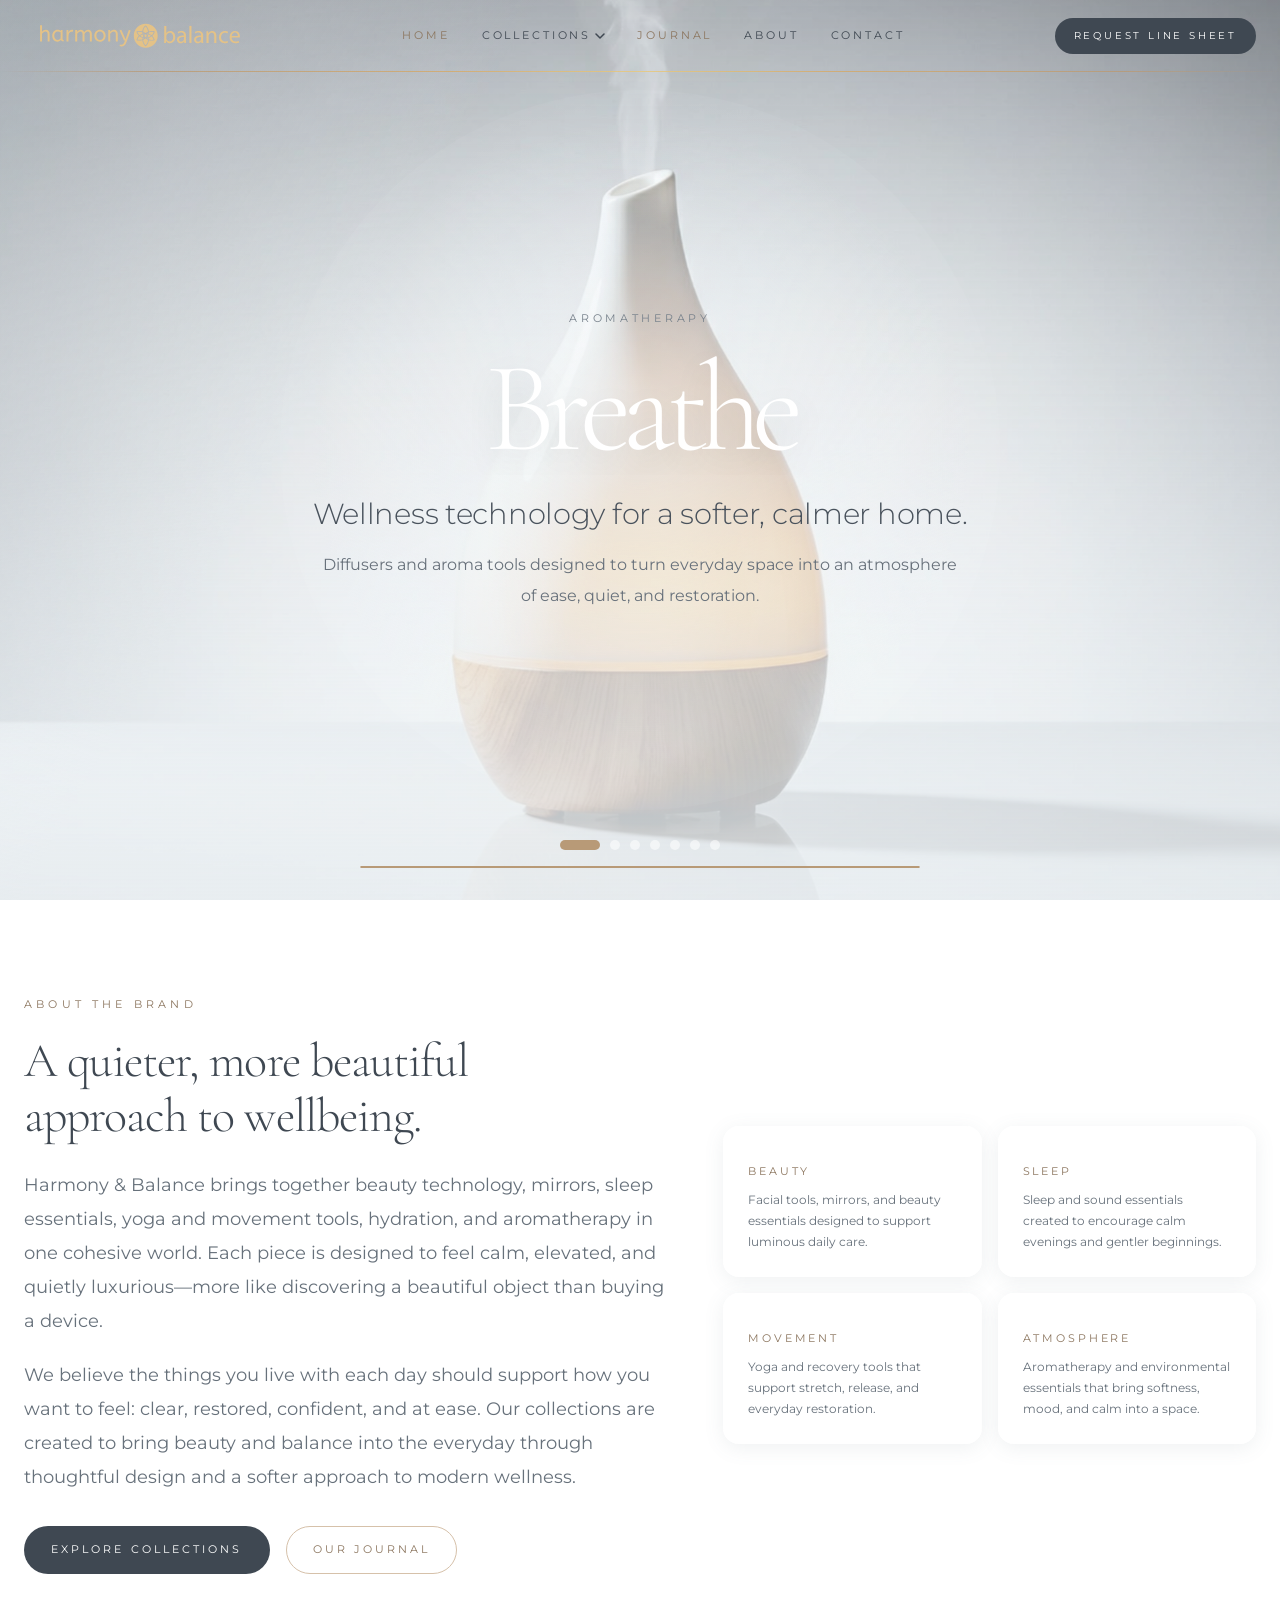
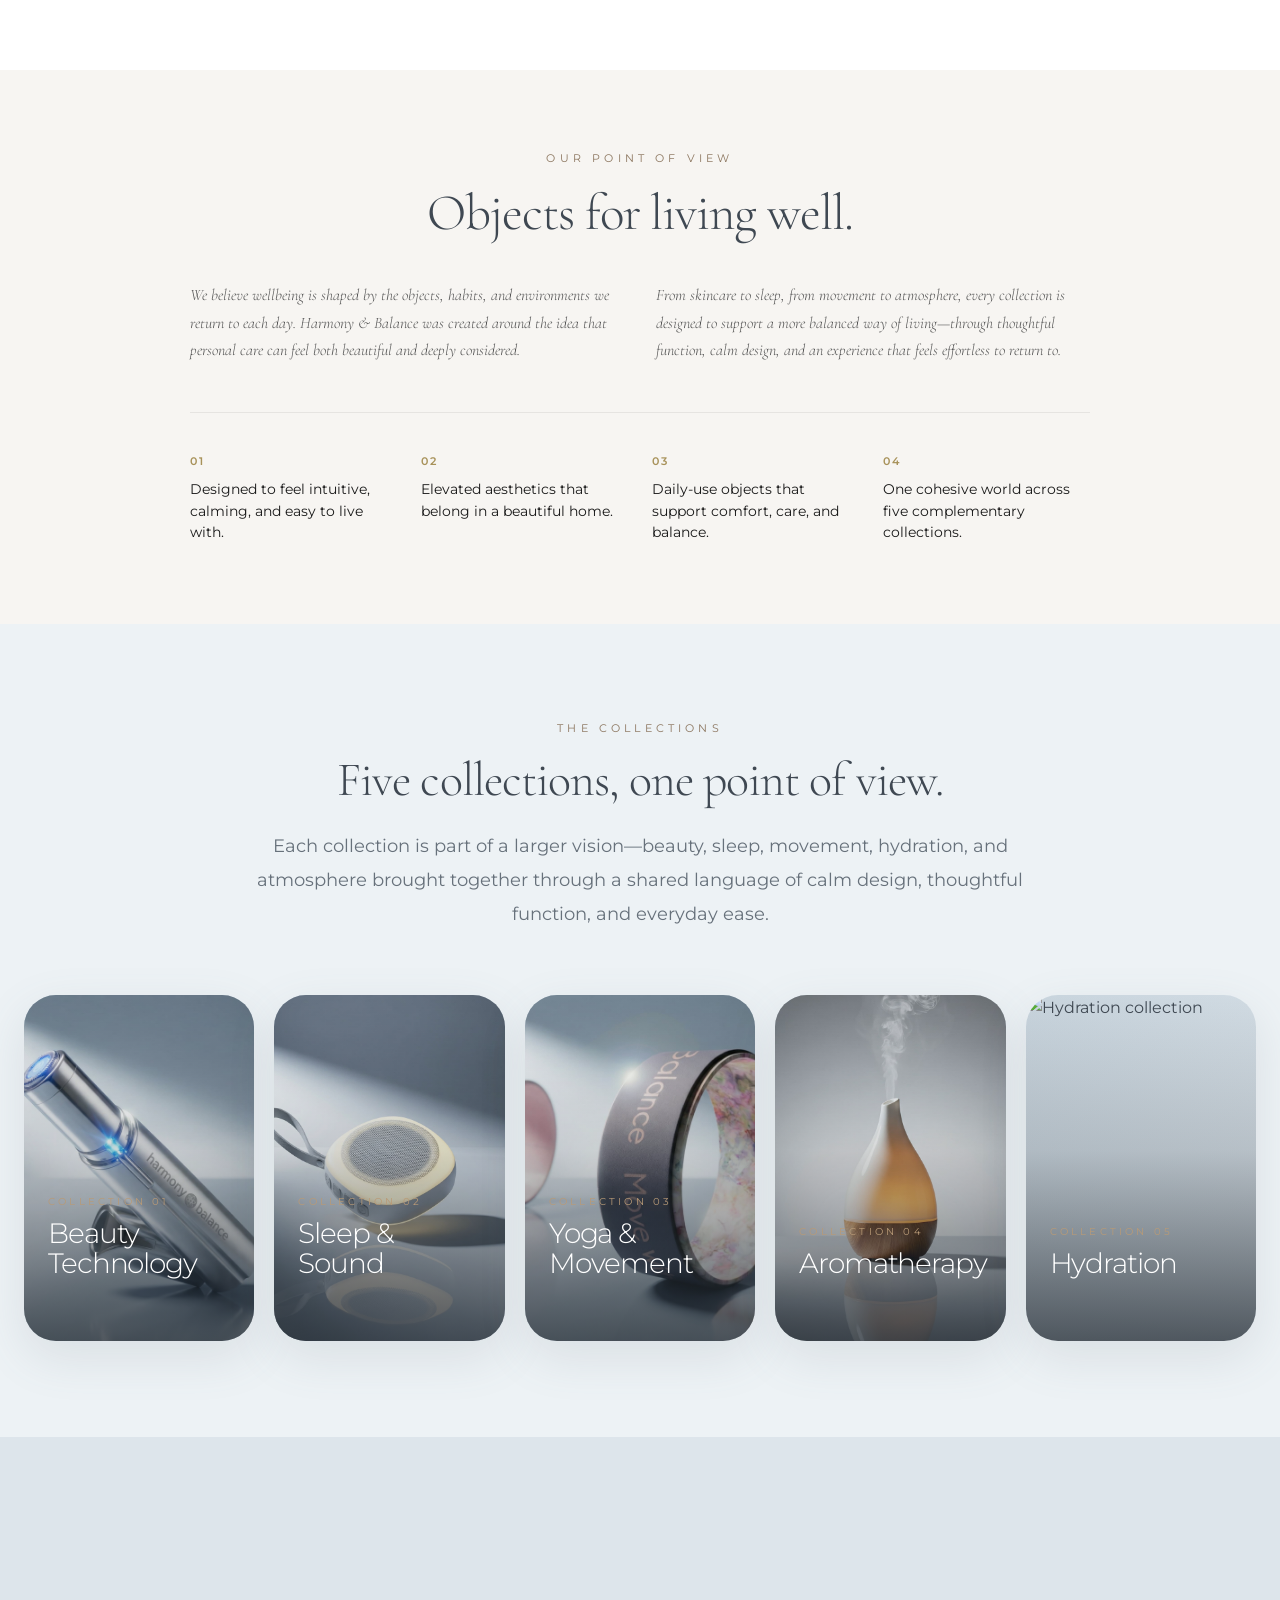
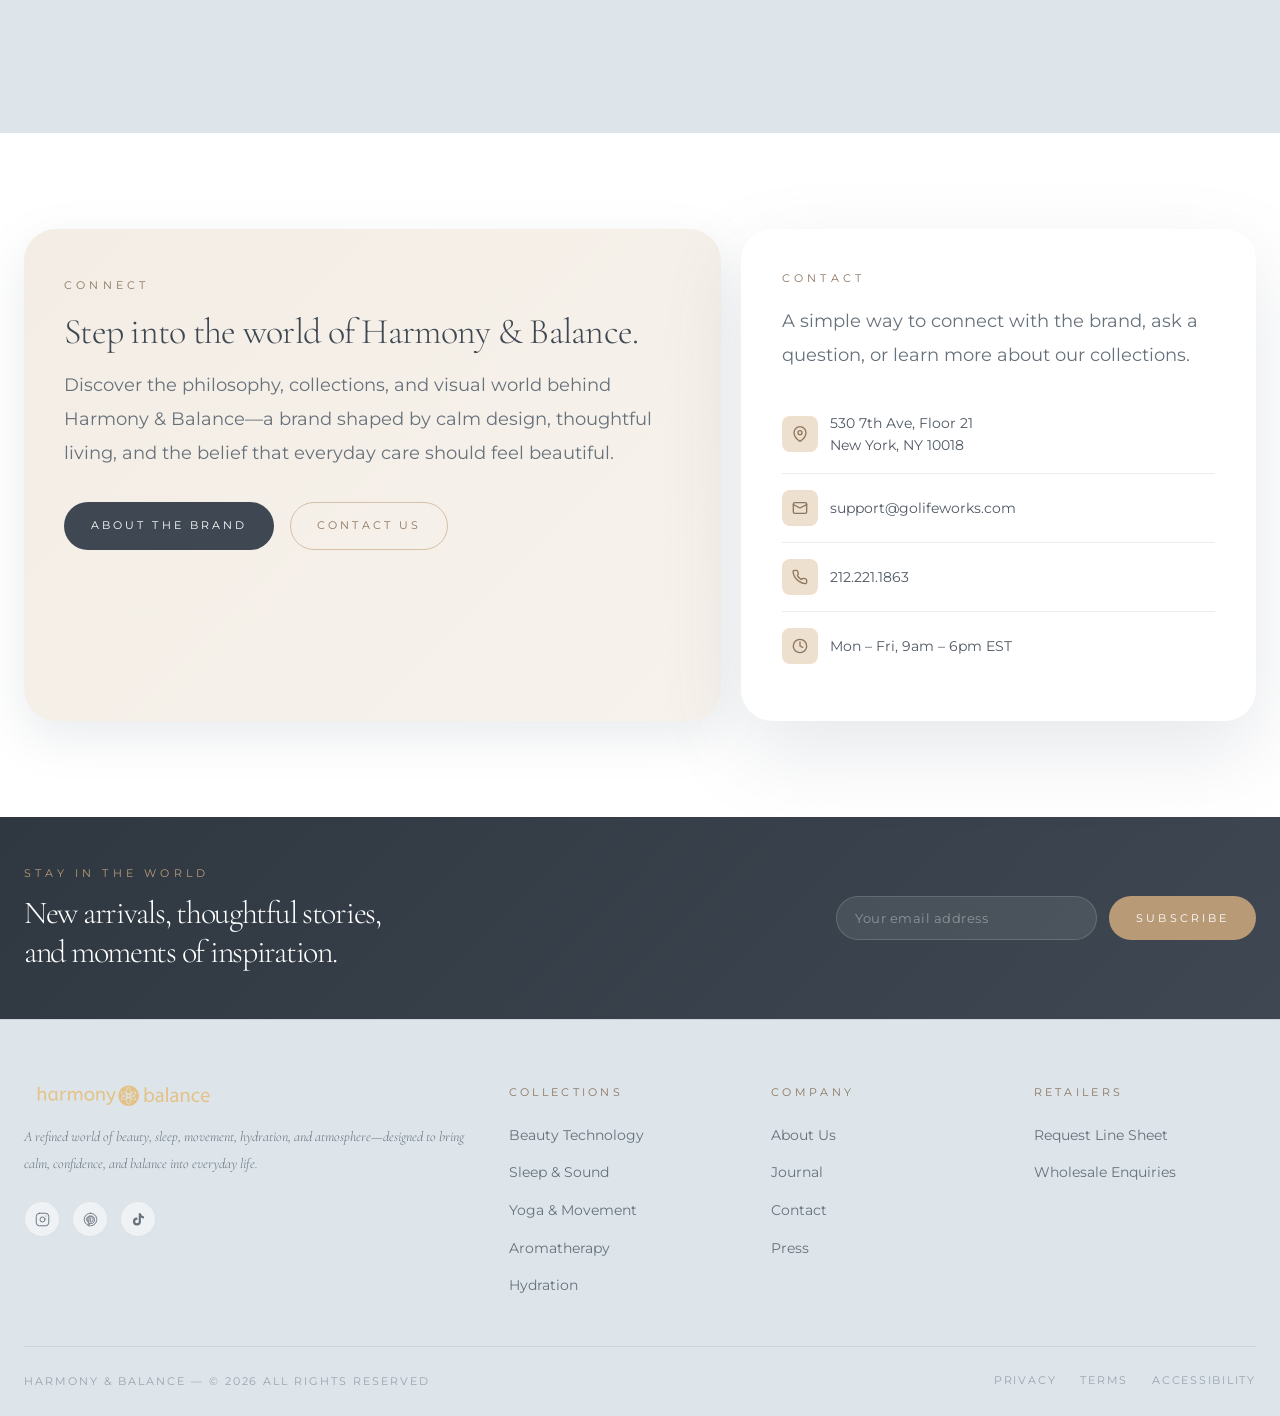
==== commit 8abd7571: "Add files via upload" ====
--- a/index.html
+++ b/index.html
@@ -1,545 +1,358 @@
-<!DOCTYPE html>
-<html lang="en">
-<head>
-  <meta charset="UTF-8" />
-  <meta name="viewport" content="width=device-width, initial-scale=1.0" />
-  <title>Harmony & Balance | Wellness & Beauty</title>
-  <meta name="description" content="A design-forward world of beauty, sleep, movement, hydration, and atmosphere—created to bring calm, confidence, and balance into everyday life." />
-
-  <!-- Standard SEO -->
-  <meta name="robots" content="index, follow" />
-  <meta name="author" content="Harmony & Balance / Lifeworks Technology Group" />
-  <meta name="keywords" content="wellness beauty, facial devices, diffusers, sleep tools, yoga, aroma wellness, beauty tools, harmony and balance" />
-  <link rel="canonical" href="https://harmonyandbalance.com/" />
-
-  <!-- Open Graph -->
-  <meta property="og:type" content="website" />
-  <meta property="og:site_name" content="Harmony & Balance" />
-  <meta property="og:title" content="Harmony & Balance | Wellness & Beauty" />
-  <meta property="og:description" content="A design-forward world of beauty, sleep, movement, hydration, and atmosphere—created to bring calm, confidence, and balance into everyday life." />
-  <meta property="og:url" content="https://harmonyandbalance.com/" />
-  <meta property="og:image" content="https://harmonyandbalance.com/images/og-share.jpg" />
-  <meta property="og:image:width" content="1200" />
-  <meta property="og:image:height" content="630" />
-  <meta property="og:image:alt" content="Harmony & Balance — Wellness & Beauty for a More Harmonious Way of Life" />
-  <meta property="og:locale" content="en_US" />
-
-  <!-- Twitter / X Card -->
-  <meta name="twitter:card" content="summary_large_image" />
-  <meta name="twitter:site" content="@harmonybalance" />
-  <meta name="twitter:title" content="Harmony & Balance | Wellness & Beauty" />
-  <meta name="twitter:description" content="A design-forward world of beauty, sleep, movement, hydration, and atmosphere—created to bring calm, confidence, and balance into everyday life." />
-  <meta name="twitter:image" content="https://harmonyandbalance.com/images/og-share.jpg" />
-  <meta name="twitter:image:alt" content="Harmony & Balance — Wellness & Beauty" />
-
-  <link rel="icon" type="image/svg+xml" href="images/favicon.svg" />
-  <link rel="icon" type="image/png" href="images/favicon-32.png" sizes="32x32" />
-  <link rel="apple-touch-icon" href="images/apple-touch-icon.png" sizes="180x180" />
-  <meta name="theme-color" content="#c9a96e" />
-
-  <link rel="preconnect" href="https://fonts.googleapis.com" />
-  <link rel="preconnect" href="https://fonts.gstatic.com" crossorigin />
-  <link href="https://fonts.googleapis.com/css2?family=Montserrat:wght@200;300;400;500&display=swap" rel="stylesheet" />
-
-  <link rel="stylesheet" href="css/global.css" />
-  <link rel="stylesheet" href="css/header.css" />
-  <link rel="stylesheet" href="css/hero.css" />
-  <link rel="stylesheet" href="css/home.css" />
-  <link rel="stylesheet" href="css/footer.css" />
-
-  <!-- CATEGORIES 5-COLUMN OVERRIDE -->
-  <style>
-    /* All 5 collection cards in one row on desktop/laptop */
-    @media (min-width: 900px) {
-      .categories__grid {
-        grid-template-columns: repeat(5, 1fr) !important;
-      }
-      /* Slim the cards so they stay elegant at 5-across, not towering */
-      .categories__grid .cat-card {
-        aspect-ratio: 2 / 3;
-      }
-    }
-    /* Tablet: keep 2-col, orphan is acceptable at that size */
-    @media (min-width: 640px) and (max-width: 899px) {
-      .categories__grid {
-        grid-template-columns: repeat(2, 1fr);
-      }
-    }
-
-    /* SVG Logo Styling */
-    .header__logo-svg {
-      height: 28px;
-      width: auto;
-    }
-    .footer__logo-svg {
-      height: 24px;
-      width: auto;
-      margin-bottom: var(--space-4);
-    }
-    @media (max-width: 767px) {
-      .header__logo-svg {
-        height: 22px;
-      }
-    }
-  </style>
-</head>
-<body>
-
-<!-- SCROLL PROGRESS -->
-<div id="scroll-progress"></div>
-
-<!-- SITE HEADER -->
-<header id="site-header" class="is-top">
-  <div class="header__inner">
-
-    <a href="index.html" class="header__logo" aria-label="Harmony & Balance home">
-      <img src="images/h_n_b_logo.svg" alt="Harmony & Balance" class="header__logo-svg" />
-    </a>
-
-    <nav class="header__nav" aria-label="Main navigation">
-      <ul class="nav__list">
-        <li class="nav__item">
-          <a href="index.html" class="nav__link is-active">Home</a>
-        </li>
-
-        <li class="nav__item">
-          <a href="#" class="nav__link" aria-haspopup="true" aria-expanded="false">
-            Collections
-            <svg class="nav__caret" viewBox="0 0 10 6" fill="none" stroke="currentColor" stroke-width="1.5" stroke-linecap="round" stroke-linejoin="round">
-              <path d="M1 1l4 4 4-4"/>
-            </svg>
-          </a>
-          <div class="nav__dropdown" role="menu">
-            <a href="pages/beauty.html" class="nav__dropdown-link" role="menuitem">Beauty Technology</a>
-            <a href="pages/sleep.html" class="nav__dropdown-link" role="menuitem">Sleep & Sound</a>
-            <a href="pages/movement.html" class="nav__dropdown-link" role="menuitem">Yoga & Movement</a>
-            <a href="pages/atmosphere.html" class="nav__dropdown-link" role="menuitem">Aromatherapy</a>
-            <a href="pages/hydration.html" class="nav__dropdown-link" role="menuitem">Hydration</a>
-          </div>
-        </li>
-
-        <li class="nav__item">
-          <a href="pages/blog/index.html" class="nav__link">Journal</a>
-        </li>
-
-        <li class="nav__item">
-          <a href="#about" class="nav__link">About</a>
-        </li>
-
-        <li class="nav__item">
-          <a href="#contact" class="nav__link">Contact</a>
-        </li>
-      </ul>
-    </nav>
-
-    <div class="header__actions">
-      <a href="#contact" class="btn btn--dark">Request Line Sheet</a>
-      <button class="header__hamburger" id="hamburger" aria-label="Toggle menu" aria-expanded="false">
-        <span class="hamburger__bar"></span>
-        <span class="hamburger__bar"></span>
-        <span class="hamburger__bar"></span>
-      </button>
-    </div>
-
-  </div>
-</header>
-
-<!-- MOBILE MENU -->
-<nav id="mobile-menu" aria-label="Mobile navigation">
-  <ul class="mobile-nav__list">
-    <li><a href="index.html" class="mobile-nav__link">Home</a></li>
-
-    <li>
-      <button class="mobile-nav__link mobile-nav__toggle" data-sub="mobile-sub-collections" aria-expanded="false">
-        Collections
-        <svg width="14" height="14" viewBox="0 0 10 6" fill="none" stroke="currentColor" stroke-width="1.5" stroke-linecap="round" stroke-linejoin="round">
-          <path d="M1 1l4 4 4-4"/>
-        </svg>
-      </button>
-      <div id="mobile-sub-collections" class="mobile-nav__sub">
-        <a href="pages/beauty.html" class="mobile-nav__sub-link">Beauty Technology</a>
-        <a href="pages/sleep.html" class="mobile-nav__sub-link">Sleep & Sound</a>
-        <a href="pages/movement.html" class="mobile-nav__sub-link">Yoga & Movement</a>
-        <a href="pages/atmosphere.html" class="mobile-nav__sub-link">Aromatherapy</a>
-        <a href="pages/hydration.html" class="mobile-nav__sub-link">Hydration</a>
-      </div>
-    </li>
-
-    <li><a href="pages/blog/index.html" class="mobile-nav__link">Journal</a></li>
-    <li><a href="#about" class="mobile-nav__link">About</a></li>
-    <li><a href="#contact" class="mobile-nav__link">Contact</a></li>
-  </ul>
-
-  <div class="mobile-nav__footer">
-    <a href="#contact" class="btn btn--dark" style="width:100%; justify-content:center;">Request Line Sheet</a>
-  </div>
-</nav>
-
-<!-- HERO -->
-<div id="cursor-dot"></div>
-
-<section id="hero">
-  <div id="mouse-light"></div>
-  <div id="hero-bg"></div>
-  <div id="hero-final-bg"></div>
-
-  <div id="hero-video-wrap">
-    <video id="hero-video" autoplay muted loop playsinline preload="auto" poster="images/brand-ethos.jpg">
-      <source src="images/brand-ethos.mp4" type="video/mp4" />
-    </video>
-  </div>
-
-  <div id="hero-overlay-radial"></div>
-  <div id="hero-overlay-bottom"></div>
-
-  <div id="hero-inner">
-    <div id="hero-content">
-      <div id="hero-content-inner">
-        <div id="slide-eyebrow"></div>
-        <div id="slide-word-wrap"><span id="slide-word"></span></div>
-        <p id="slide-title"></p>
-        <p id="slide-body"></p>
-      </div>
-    </div>
-
-    <div id="hero-bottom">
-      <div id="dots"></div>
-      <div id="slide-progress"><div id="slide-progress-bar"></div></div>
-    </div>
-  </div>
-
-  <div id="final-slide">
-    <h1 id="final-headline"></h1>
-    <div id="final-divider"></div>
-    <p id="final-tagline">Designed for a more harmonious way of life.</p>
-    <p id="final-body">
-      A refined world of beauty, movement, hydration, sleep, and atmosphere—<br>
-      created to bring calm, confidence, and balance into everyday life.
-    </p>
-    <div id="dots-final"></div>
-    <div id="final-progress-wrap"><div id="final-progress-bar"></div></div>
-  </div>
-</section>
-
-<!-- BRAND STORY -->
-<section id="about" class="brand-story section">
-  <div class="container">
-    <div class="brand-story__grid">
-
-      <div class="brand-story__text reveal">
-        <span class="eyebrow">About the Brand</span>
-        <h2>A quieter, more beautiful<br>approach to wellbeing.</h2>
-        <p>Harmony & Balance brings together beauty technology, mirrors, sleep essentials, yoga and movement tools, hydration, and aromatherapy in one cohesive world. Each piece is designed to feel calm, elevated, and quietly luxurious—more like discovering a beautiful object than buying a device.</p>
-        <p>We believe the things you live with each day should support how you want to feel: clear, restored, confident, and at ease. Our collections are created to bring beauty and balance into the everyday through thoughtful design and a softer approach to modern wellness.</p>
-        <div class="btn-row">
-          <a href="#categories" class="btn btn--dark">Explore Collections</a>
-          <a href="pages/blog/index.html" class="btn btn--outline">Our Journal</a>
-        </div>
-      </div>
-
-      <div class="brand-pillars reveal reveal--delay-2">
-        <div class="pillar">
-          <div class="pillar__icon"></div>
-          <div class="pillar__label">Beauty</div>
-          <p class="pillar__text">Facial tools, mirrors, and beauty essentials designed to support luminous daily care.</p>
-        </div>
-        <div class="pillar">
-          <div class="pillar__icon"></div>
-          <div class="pillar__label">Sleep</div>
-          <p class="pillar__text">Sleep and sound essentials created to encourage calm evenings and gentler beginnings.</p>
-        </div>
-        <div class="pillar">
-          <div class="pillar__icon"></div>
-          <div class="pillar__label">Movement</div>
-          <p class="pillar__text">Yoga and recovery tools that support stretch, release, and everyday restoration.</p>
-        </div>
-        <div class="pillar">
-          <div class="pillar__icon"></div>
-          <div class="pillar__label">Atmosphere</div>
-          <p class="pillar__text">Aromatherapy and environmental essentials that bring softness, mood, and calm into a space.</p>
-        </div>
-      </div>
-
-    </div>
-  </div>
-</section>
-
-<!-- OUR WELLNESS PHILOSOPHY -->
-<section id="wellness-philosophy" class="philosophy section">
-  <div class="container">
-    <div class="philosophy__inner reveal">
-      <span class="eyebrow">Our Point of View</span>
-      <h2>Objects for living well.</h2>
-      <div class="philosophy__columns">
-        <div class="philosophy__col">
-          <p>We believe wellbeing is shaped by the objects, habits, and environments we return to each day. Harmony & Balance was created around the idea that personal care can feel both beautiful and deeply considered.</p>
-        </div>
-        <div class="philosophy__col">
-          <p>From skincare to sleep, from movement to atmosphere, every collection is designed to support a more balanced way of living—through thoughtful function, calm design, and an experience that feels effortless to return to.</p>
-        </div>
-      </div>
-      <div class="philosophy__principles">
-        <div class="principle">
-          <span class="principle__number">01</span>
-          <p class="principle__text">Designed to feel intuitive, calming, and easy to live with.</p>
-        </div>
-        <div class="principle">
-          <span class="principle__number">02</span>
-          <p class="principle__text">Elevated aesthetics that belong in a beautiful home.</p>
-        </div>
-        <div class="principle">
-          <span class="principle__number">03</span>
-          <p class="principle__text">Daily-use objects that support comfort, care, and balance.</p>
-        </div>
-        <div class="principle">
-          <span class="principle__number">04</span>
-          <p class="principle__text">One cohesive world across five complementary collections.</p>
-        </div>
-      </div>
-    </div>
-  </div>
-</section>
-
-<!-- CATEGORY SHOWCASE -->
-<section id="categories" class="categories section">
-  <div class="container">
-    <div class="section-header reveal">
-      <span class="eyebrow">The Collections</span>
-      <h2>Five collections, one point of view.</h2>
-      <p>Each collection is part of a larger vision—beauty, sleep, movement, hydration, and atmosphere brought together through a shared language of calm design, thoughtful function, and everyday ease.</p>
-    </div>
-
-    <div class="categories__grid">
-
-      <a href="pages/beauty.html" class="cat-card reveal reveal--delay-1">
-        <img class="cat-card__image" src="images/FACE-DEVICES.jpg" alt="Beauty collection" />
-        <div class="cat-card__overlay"></div>
-        <div class="cat-card__content">
-          <div class="cat-card__eyebrow">Collection 01</div>
-          <h3 class="cat-card__title">Beauty Technology</h3>
-          <span class="cat-card__link">Explore →</span>
-        </div>
-      </a>
-
-      <a href="pages/sleep.html" class="cat-card reveal reveal--delay-2">
-        <img class="cat-card__image" src="images/SOUND-MACHINE.jpg" alt="Sleep collection" />
-        <div class="cat-card__overlay"></div>
-        <div class="cat-card__content">
-          <div class="cat-card__eyebrow">Collection 02</div>
-          <h3 class="cat-card__title">Sleep & Sound</h3>
-          <span class="cat-card__link">Explore →</span>
-        </div>
-      </a>
-
-      <a href="pages/movement.html" class="cat-card reveal reveal--delay-3">
-        <img class="cat-card__image" src="images/yoga-wheel.jpg" alt="Movement collection" />
-        <div class="cat-card__overlay"></div>
-        <div class="cat-card__content">
-          <div class="cat-card__eyebrow">Collection 03</div>
-          <h3 class="cat-card__title">Yoga & Movement</h3>
-          <span class="cat-card__link">Explore →</span>
-        </div>
-      </a>
-
-      <a href="pages/atmosphere.html" class="cat-card reveal reveal--delay-4">
-        <img class="cat-card__image" src="images/DIFFUSER.jpg" alt="Atmosphere collection" />
-        <div class="cat-card__overlay"></div>
-        <div class="cat-card__content">
-          <div class="cat-card__eyebrow">Collection 04</div>
-          <h3 class="cat-card__title">Aromatherapy</h3>
-          <span class="cat-card__link">Explore →</span>
-        </div>
-      </a>
-
-      <a href="pages/hydration.html" class="cat-card reveal reveal--delay-5">
-        <img class="cat-card__image" src="images/HYDRATION-2.jpg" alt="Hydration collection" />
-        <div class="cat-card__overlay"></div>
-        <div class="cat-card__content">
-          <div class="cat-card__eyebrow">Collection 05</div>
-          <h3 class="cat-card__title">Hydration</h3>
-          <span class="cat-card__link">Explore →</span>
-        </div>
-      </a>
-
-    </div>
-  </div>
-</section>
-
-<!-- BRAND VALUES -->
-<section class="brand-values section--sm">
-  <div class="container">
-    <div class="brand-values__grid">
-      <div class="value-item reveal">
-        <div class="value-item__number">01</div>
-        <div class="value-item__label">Beauty, Refined</div>
-        <p class="value-item__text">Beauty technology designed with a softer, more elevated point of view.</p>
-      </div>
-      <div class="value-item reveal reveal--delay-1">
-        <div class="value-item__number">02</div>
-        <div class="value-item__label">A Cohesive World</div>
-        <p class="value-item__text">Movement, hydration, sleep, and atmosphere brought into one calm visual language.</p>
-      </div>
-      <div class="value-item reveal reveal--delay-2">
-        <div class="value-item__number">03</div>
-        <div class="value-item__label">Thoughtful Design</div>
-        <p class="value-item__text">Objects created to feel beautiful in use and at rest.</p>
-      </div>
-      <div class="value-item reveal reveal--delay-3">
-        <div class="value-item__number">04</div>
-        <div class="value-item__label">Everyday Ease</div>
-        <p class="value-item__text">A calmer expression of modern wellness for everyday life.</p>
-      </div>
-    </div>
-  </div>
-</section>
-
-<!-- HOME CTA + CONTACT -->
-<section id="contact" class="home-cta section">
-  <div class="container">
-    <div class="home-cta__grid">
-
-      <div class="home-cta__card reveal">
-        <span class="eyebrow">Connect</span>
-        <h3>Step into the world of Harmony & Balance.</h3>
-        <p>Discover the philosophy, collections, and visual world behind Harmony & Balance—a brand shaped by calm design, thoughtful living, and the belief that everyday care should feel beautiful.</p>
-        <div class="btn-row">
-          <a href="#about" class="btn btn--dark">About the Brand</a>
-          <a href="/cdn-cgi/l/email-protection#b8cbcdc8c8d7caccf8dfd7d4d1deddcfd7cad3cb96dbd7d5" class="btn btn--outline">Contact Us</a>
-        </div>
-      </div>
-
-      <div class="contact-glass reveal reveal--delay-2">
-        <div>
-          <span class="eyebrow">Contact</span>
-          <p style="margin-bottom:var(--space-6);">A simple way to connect with the brand, ask a question, or learn more about our collections.</p>
-        </div>
-        <div>
-          <div class="contact-detail">
-            <div class="contact-detail__icon">
-              <svg width="16" height="16" viewBox="0 0 24 24" fill="none" stroke="currentColor" stroke-width="2" stroke-linecap="round" stroke-linejoin="round"><path d="M21 10c0 7-9 13-9 13s-9-6-9-13a9 9 0 0 1 18 0z"/><circle cx="12" cy="10" r="3"/></svg>
-            </div>
-            <span>530 7th Ave, Floor 21<br>New York, NY 10018</span>
-          </div>
-          <div class="contact-detail">
-            <div class="contact-detail__icon">
-              <svg width="16" height="16" viewBox="0 0 24 24" fill="none" stroke="currentColor" stroke-width="2" stroke-linecap="round" stroke-linejoin="round"><rect x="2" y="4" width="20" height="16" rx="2"/><path d="m22 7-10 5L2 7"/></svg>
-            </div>
-            <a href="/cdn-cgi/l/email-protection#6d1e181d1d021f192d0a0201040b081a021f061e430e0200"><span class="__cf_email__" data-cfemail="12616762627d606652757d7e7b7477657d6079613c717d7f">support@golifeworks.com</a>
-          </div>
-          <div class="contact-detail">
-            <div class="contact-detail__icon">
-              <svg width="16" height="16" viewBox="0 0 24 24" fill="none" stroke="currentColor" stroke-width="2" stroke-linecap="round" stroke-linejoin="round"><path d="M22 16.92v3a2 2 0 0 1-2.18 2 19.79 19.79 0 0 1-8.63-3.07A19.5 19.5 0 0 1 4.69 13a19.79 19.79 0 0 1-3.07-8.67A2 2 0 0 1 3.6 2h3a2 2 0 0 1 2 1.72c.127.96.361 1.903.7 2.81a2 2 0 0 1-.45 2.11L8.09 9.91a16 16 0 0 0 6 6l1.27-1.27a2 2 0 0 1 2.11-.45c.907.339 1.85.573 2.81.7A2 2 0 0 1 22 16.92z"/></svg>
-            </div>
-            <a href="tel:+12122211863">212.221.1863</a>
-          </div>
-          <div class="contact-detail">
-            <div class="contact-detail__icon">
-              <svg width="16" height="16" viewBox="0 0 24 24" fill="none" stroke="currentColor" stroke-width="2" stroke-linecap="round" stroke-linejoin="round"><circle cx="12" cy="12" r="10"/><polyline points="12 6 12 12 16 14"/></svg>
-            </div>
-            Mon – Fri, 9am – 6pm EST
-          </div>
-        </div>
-      </div>
-
-    </div>
-  </div>
-</section>
-
-<!-- NEWSLETTER STRIP -->
-<div class="newsletter-strip">
-  <div class="newsletter-strip__inner">
-    <div class="newsletter-strip__copy">
-      <div class="newsletter-strip__eyebrow">Stay in the World</div>
-      <h3 class="newsletter-strip__heading">New arrivals, thoughtful stories,<br>and moments of inspiration.</h3>
-    </div>
-    <form class="newsletter-strip__form" onsubmit="return false;">
-      <input class="newsletter-input" type="email" placeholder="Your email address" aria-label="Email address" />
-      <button class="btn btn--gold" type="submit">Subscribe</button>
-    </form>
-  </div>
-</div>
-
-<!-- SITE FOOTER -->
-<footer id="site-footer">
-  <div class="footer__inner">
-    <div class="footer__grid">
-
-      <div class="footer__brand">
-        <img src="images/h_n_b_logo.svg" alt="Harmony & Balance" class="footer__logo-svg" />
-        <p class="footer__tagline">A refined world of beauty, sleep, movement, hydration, and atmosphere—designed to bring calm, confidence, and balance into everyday life.</p>
-
-        <div class="footer__social">
-          <a href="#" class="social-icon" aria-label="Instagram">
-            <svg viewBox="0 0 24 24" fill="none" stroke="currentColor" stroke-width="1.5" stroke-linecap="round" stroke-linejoin="round">
-              <rect x="2" y="2" width="20" height="20" rx="5" ry="5"/>
-              <path d="M16 11.37A4 4 0 1 1 12.63 8 4 4 0 0 1 16 11.37z"/>
-              <line x1="17.5" y1="6.5" x2="17.51" y2="6.5"/>
-            </svg>
-          </a>
-
-          <a href="#" class="social-icon" aria-label="Pinterest">
-            <svg viewBox="0 0 24 24" fill="none" stroke="currentColor" stroke-width="1.5" stroke-linecap="round" stroke-linejoin="round">
-              <path d="M12 2C6.477 2 2 6.477 2 12c0 4.236 2.636 7.855 6.356 9.312-.088-.791-.167-2.005.035-2.868.181-.78 1.172-4.97 1.172-4.97s-.299-.598-.299-1.482c0-1.388.806-2.428 1.808-2.428.852 0 1.265.64 1.265 1.408 0 .858-.546 2.14-.828 3.33-.236.995.499 1.806 1.476 1.806 1.771 0 3.132-1.867 3.132-4.562 0-2.387-1.715-4.055-4.163-4.055-2.836 0-4.5 2.126-4.5 4.323 0 .856.33 1.773.741 2.274a.3.3 0 0 1 .069.286c-.076.313-.244.995-.277 1.134-.044.183-.146.222-.337.134C6.41 15.21 5.5 13.42 5.5 11.98 5.5 8.955 7.7 6.2 12.2 6.2c3.568 0 6.34 2.541 6.34 5.937 0 3.542-2.233 6.392-5.333 6.392-1.042 0-2.023-.542-2.359-1.181l-.641 2.397c-.232.894-.859 2.013-1.28 2.695A10 10 0 0 0 12 22c5.523 0 10-4.477 10-10S17.523 2 12 2z"/>
-            </svg>
-          </a>
-
-          <a href="#" class="social-icon" aria-label="TikTok">
-            <svg viewBox="0 0 24 24" fill="currentColor">
-              <path d="M19.59 6.69a4.83 4.83 0 0 1-3.77-4.25V2h-3.45v13.67a2.89 2.89 0 0 1-2.88 2.5 2.89 2.89 0 0 1-2.89-2.89 2.89 2.89 0 0 1 2.89-2.89c.28 0 .54.04.79.1V9.01a6.27 6.27 0 0 0-.79-.05 6.34 6.34 0 0 0-6.34 6.34 6.34 6.34 0 0 0 6.34 6.34 6.34 6.34 0 0 0 6.33-6.34V8.69a8.26 8.26 0 0 0 4.84 1.55V6.79a4.85 4.85 0 0 1-1.07-.1z"/>
-            </svg>
-          </a>
-        </div>
-      </div>
-
-      <div>
-        <div class="footer__col-label">Collections</div>
-        <ul class="footer__nav-list">
-          <li><a href="pages/beauty.html" class="footer__nav-link">Beauty Technology</a></li>
-          <li><a href="pages/sleep.html" class="footer__nav-link">Sleep & Sound</a></li>
-          <li><a href="pages/movement.html" class="footer__nav-link">Yoga & Movement</a></li>
-          <li><a href="pages/atmosphere.html" class="footer__nav-link">Aromatherapy</a></li>
-          <li><a href="pages/hydration.html" class="footer__nav-link">Hydration</a></li>
-        </ul>
-      </div>
-
-      <div>
-        <div class="footer__col-label">Company</div>
-        <ul class="footer__nav-list">
-          <li><a href="#about" class="footer__nav-link">About Us</a></li>
-          <li><a href="pages/blog/index.html" class="footer__nav-link">Journal</a></li>
-          <li><a href="#contact" class="footer__nav-link">Contact</a></li>
-          <li><a href="#" class="footer__nav-link">Press</a></li>
-        </ul>
-      </div>
-
-      <div>
-        <div class="footer__col-label">Explore</div>
-        <ul class="footer__nav-list">
-          <li><a href="#categories" class="footer__nav-link">View Collections</a></li>
-          <li><a href="#about" class="footer__nav-link">Our Story</a></li>
-          <li><a href="#contact" class="footer__nav-link">Get in Touch</a></li>
-          <li><a href="#" class="footer__nav-link">Brand Assets</a></li>
-        </ul>
-      </div>
-
-    </div>
-
-    <div class="footer__bottom">
-      <p class="footer__copy">
-        harmony & balance — 2026 all rights reserved
-      </p>
-      <div class="footer__legal-links">
-        <a href="#" class="footer__legal-link">Privacy</a>
-        <a href="#" class="footer__legal-link">Terms</a>
-        <a href="#" class="footer__legal-link">Accessibility</a>
-      </div>
-    </div>
-  </div>
-</footer>
-
-<script data-cfasync="false" src="/cdn-cgi/scripts/5c5dd728/cloudflare-static/email-decode.min.js"></script><script src="js/nav.js"></script>
-<script src="js/hero.js"></script>
-
-</body>
-</html>
-
+<!DOCTYPE html>
+<html lang="en">
+<head>
+  <meta charset="UTF-8" />
+  <meta name="viewport" content="width=device-width, initial-scale=1.0" />
+  <title>Harmony & Balance | Wellness & Beauty</title>
+  <meta name="description" content="A design-forward world of beauty, sleep, movement, hydration, and atmosphere—created to bring calm, confidence, and balance into everyday life." />
+
+  <!-- Standard SEO -->
+  <meta name="robots" content="index, follow" />
+  <meta name="author" content="Harmony & Balance / Lifeworks Technology Group" />
+  <meta name="keywords" content="wellness beauty, facial devices, diffusers, sleep tools, yoga, aroma wellness, beauty tools, harmony and balance" />
+  <link rel="canonical" href="https://harmonyandbalance.com/" />
+
+  <!-- Open Graph -->
+  <meta property="og:type" content="website" />
+  <meta property="og:site_name" content="Harmony & Balance" />
+  <meta property="og:title" content="Harmony & Balance | Wellness & Beauty" />
+  <meta property="og:description" content="A design-forward world of beauty, sleep, movement, hydration, and atmosphere—created to bring calm, confidence, and balance into everyday life." />
+  <meta property="og:url" content="https://harmonyandbalance.com/" />
+  <meta property="og:image" content="https://harmonyandbalance.com/images/og-share.jpg" />
+  <meta property="og:image:width" content="1200" />
+  <meta property="og:image:height" content="630" />
+  <meta property="og:image:alt" content="Harmony & Balance — Wellness & Beauty for a More Harmonious Way of Life" />
+  <meta property="og:locale" content="en_US" />
+
+  <!-- Twitter / X Card -->
+  <meta name="twitter:card" content="summary_large_image" />
+  <meta name="twitter:site" content="@harmonybalance" />
+  <meta name="twitter:title" content="Harmony & Balance | Wellness & Beauty" />
+  <meta name="twitter:description" content="A design-forward world of beauty, sleep, movement, hydration, and atmosphere—created to bring calm, confidence, and balance into everyday life." />
+  <meta name="twitter:image" content="https://harmonyandbalance.com/images/og-share.jpg" />
+  <meta name="twitter:image:alt" content="Harmony & Balance — Wellness & Beauty" />
+
+  <link rel="icon" type="image/svg+xml" href="images/favicon.svg" />
+  <link rel="icon" type="image/png" href="images/favicon-32.png" sizes="32x32" />
+  <link rel="apple-touch-icon" href="images/apple-touch-icon.png" sizes="180x180" />
+  <meta name="theme-color" content="#c9a96e" />
+
+  <!-- Fonts: Montserrat + Cormorant Garamond -->
+  <link rel="preconnect" href="https://fonts.googleapis.com" />
+  <link rel="preconnect" href="https://fonts.gstatic.com" crossorigin />
+  <link href="https://fonts.googleapis.com/css2?family=Cormorant+Garamond:ital,wght@0,300;0,400;1,300;1,400&family=Montserrat:wght@200;300;400;500&display=swap" rel="stylesheet" />
+
+  <link rel="stylesheet" href="css/global.css" />
+  <link rel="stylesheet" href="css/header.css" />
+  <link rel="stylesheet" href="css/hero.css" />
+  <link rel="stylesheet" href="css/home.css" />
+  <link rel="stylesheet" href="css/footer.css" />
+
+  <!-- Homepage-specific overrides -->
+  <style>
+    /* All 5 collection cards in one row on desktop/laptop */
+    @media (min-width: 900px) {
+      .categories__grid {
+        grid-template-columns: repeat(5, 1fr) !important;
+      }
+      .categories__grid .cat-card {
+        aspect-ratio: 2 / 3;
+      }
+    }
+    @media (min-width: 640px) and (max-width: 899px) {
+      .categories__grid {
+        grid-template-columns: repeat(2, 1fr);
+      }
+    }
+  </style>
+</head>
+<body>
+
+<!-- SCROLL PROGRESS -->
+<div id="scroll-progress"></div>
+
+<!-- Header injected by components.js -->
+<div id="header-placeholder"></div>
+
+<!-- HERO -->
+<div id="cursor-dot"></div>
+
+<section id="hero">
+  <div id="mouse-light"></div>
+  <div id="hero-bg"></div>
+  <div id="hero-final-bg"></div>
+
+  <div id="hero-video-wrap">
+    <video id="hero-video" autoplay muted loop playsinline preload="auto" poster="images/brand-ethos.jpg">
+      <source src="images/brand-ethos.mp4" type="video/mp4" />
+    </video>
+  </div>
+
+  <div id="hero-overlay-radial"></div>
+  <div id="hero-overlay-bottom"></div>
+
+  <div id="hero-inner">
+    <div id="hero-content">
+      <div id="hero-content-inner">
+        <div id="slide-eyebrow"></div>
+        <div id="slide-word-wrap"><span id="slide-word"></span></div>
+        <p id="slide-title"></p>
+        <p id="slide-body"></p>
+      </div>
+    </div>
+
+    <div id="hero-bottom">
+      <div id="dots"></div>
+      <div id="slide-progress"><div id="slide-progress-bar"></div></div>
+    </div>
+  </div>
+
+  <div id="final-slide">
+    <h1 id="final-headline"></h1>
+    <div id="final-divider"></div>
+    <p id="final-tagline">Designed for a more harmonious way of life.</p>
+    <p id="final-body">
+      A refined world of beauty, movement, hydration, sleep, and atmosphere—<br>
+      created to bring calm, confidence, and balance into everyday life.
+    </p>
+    <div id="dots-final"></div>
+    <div id="final-progress-wrap"><div id="final-progress-bar"></div></div>
+  </div>
+</section>
+
+<!-- BRAND STORY -->
+<section id="about" class="brand-story section">
+  <div class="container">
+    <div class="brand-story__grid">
+
+      <div class="brand-story__text reveal">
+        <span class="eyebrow">About the Brand</span>
+        <h2>A quieter, more beautiful<br>approach to wellbeing.</h2>
+        <p>Harmony & Balance brings together beauty technology, mirrors, sleep essentials, yoga and movement tools, hydration, and aromatherapy in one cohesive world. Each piece is designed to feel calm, elevated, and quietly luxurious—more like discovering a beautiful object than buying a device.</p>
+        <p>We believe the things you live with each day should support how you want to feel: clear, restored, confident, and at ease. Our collections are created to bring beauty and balance into the everyday through thoughtful design and a softer approach to modern wellness.</p>
+        <div class="btn-row">
+          <a href="#categories" class="btn btn--dark">Explore Collections</a>
+          <a href="pages/blog/index.html" class="btn btn--outline">Our Journal</a>
+        </div>
+      </div>
+
+      <div class="brand-pillars reveal reveal--delay-2">
+        <div class="pillar">
+          <div class="pillar__icon"></div>
+          <div class="pillar__label">Beauty</div>
+          <p class="pillar__text">Facial tools, mirrors, and beauty essentials designed to support luminous daily care.</p>
+        </div>
+        <div class="pillar">
+          <div class="pillar__icon"></div>
+          <div class="pillar__label">Sleep</div>
+          <p class="pillar__text">Sleep and sound essentials created to encourage calm evenings and gentler beginnings.</p>
+        </div>
+        <div class="pillar">
+          <div class="pillar__icon"></div>
+          <div class="pillar__label">Movement</div>
+          <p class="pillar__text">Yoga and recovery tools that support stretch, release, and everyday restoration.</p>
+        </div>
+        <div class="pillar">
+          <div class="pillar__icon"></div>
+          <div class="pillar__label">Atmosphere</div>
+          <p class="pillar__text">Aromatherapy and environmental essentials that bring softness, mood, and calm into a space.</p>
+        </div>
+      </div>
+
+    </div>
+  </div>
+</section>
+
+<!-- OUR WELLNESS PHILOSOPHY -->
+<section id="wellness-philosophy" class="philosophy section">
+  <div class="container">
+    <div class="philosophy__inner reveal">
+      <span class="eyebrow">Our Point of View</span>
+      <h2>Objects for living well.</h2>
+      <div class="philosophy__columns">
+        <div class="philosophy__col">
+          <p>We believe wellbeing is shaped by the objects, habits, and environments we return to each day. Harmony & Balance was created around the idea that personal care can feel both beautiful and deeply considered.</p>
+        </div>
+        <div class="philosophy__col">
+          <p>From skincare to sleep, from movement to atmosphere, every collection is designed to support a more balanced way of living—through thoughtful function, calm design, and an experience that feels effortless to return to.</p>
+        </div>
+      </div>
+      <div class="philosophy__principles">
+        <div class="principle">
+          <span class="principle__number">01</span>
+          <p class="principle__text">Designed to feel intuitive, calming, and easy to live with.</p>
+        </div>
+        <div class="principle">
+          <span class="principle__number">02</span>
+          <p class="principle__text">Elevated aesthetics that belong in a beautiful home.</p>
+        </div>
+        <div class="principle">
+          <span class="principle__number">03</span>
+          <p class="principle__text">Daily-use objects that support comfort, care, and balance.</p>
+        </div>
+        <div class="principle">
+          <span class="principle__number">04</span>
+          <p class="principle__text">One cohesive world across five complementary collections.</p>
+        </div>
+      </div>
+    </div>
+  </div>
+</section>
+
+<!-- CATEGORY SHOWCASE -->
+<section id="categories" class="categories section">
+  <div class="container">
+    <div class="section-header reveal">
+      <span class="eyebrow">The Collections</span>
+      <h2>Five collections, one point of view.</h2>
+      <p>Each collection is part of a larger vision—beauty, sleep, movement, hydration, and atmosphere brought together through a shared language of calm design, thoughtful function, and everyday ease.</p>
+    </div>
+
+    <div class="categories__grid">
+
+      <a href="pages/beauty.html" class="cat-card reveal reveal--delay-1">
+        <img class="cat-card__image" src="images/FACE-DEVICES.jpg" alt="Beauty collection" />
+        <div class="cat-card__overlay"></div>
+        <div class="cat-card__content">
+          <div class="cat-card__eyebrow">Collection 01</div>
+          <h3 class="cat-card__title">Beauty Technology</h3>
+          <span class="cat-card__link">Explore →</span>
+        </div>
+      </a>
+
+      <a href="pages/sleep.html" class="cat-card reveal reveal--delay-2">
+        <img class="cat-card__image" src="images/SOUND-MACHINE.jpg" alt="Sleep collection" />
+        <div class="cat-card__overlay"></div>
+        <div class="cat-card__content">
+          <div class="cat-card__eyebrow">Collection 02</div>
+          <h3 class="cat-card__title">Sleep & Sound</h3>
+          <span class="cat-card__link">Explore →</span>
+        </div>
+      </a>
+
+      <a href="pages/movement.html" class="cat-card reveal reveal--delay-3">
+        <img class="cat-card__image" src="images/yoga-wheel.jpg" alt="Movement collection" />
+        <div class="cat-card__overlay"></div>
+        <div class="cat-card__content">
+          <div class="cat-card__eyebrow">Collection 03</div>
+          <h3 class="cat-card__title">Yoga & Movement</h3>
+          <span class="cat-card__link">Explore →</span>
+        </div>
+      </a>
+
+      <a href="pages/atmosphere.html" class="cat-card reveal reveal--delay-4">
+        <img class="cat-card__image" src="images/DIFFUSER.jpg" alt="Atmosphere collection" />
+        <div class="cat-card__overlay"></div>
+        <div class="cat-card__content">
+          <div class="cat-card__eyebrow">Collection 04</div>
+          <h3 class="cat-card__title">Aromatherapy</h3>
+          <span class="cat-card__link">Explore →</span>
+        </div>
+      </a>
+
+      <a href="pages/hydration.html" class="cat-card reveal reveal--delay-5">
+        <img class="cat-card__image" src="images/HYDRATION-2.jpg" alt="Hydration collection" />
+        <div class="cat-card__overlay"></div>
+        <div class="cat-card__content">
+          <div class="cat-card__eyebrow">Collection 05</div>
+          <h3 class="cat-card__title">Hydration</h3>
+          <span class="cat-card__link">Explore →</span>
+        </div>
+      </a>
+
+    </div>
+  </div>
+</section>
+
+<!-- BRAND VALUES -->
+<section class="brand-values section--sm">
+  <div class="container">
+    <div class="brand-values__grid">
+      <div class="value-item reveal">
+        <div class="value-item__number">01</div>
+        <div class="value-item__label">Beauty, Refined</div>
+        <p class="value-item__text">Beauty technology designed with a softer, more elevated point of view.</p>
+      </div>
+      <div class="value-item reveal reveal--delay-1">
+        <div class="value-item__number">02</div>
+        <div class="value-item__label">A Cohesive World</div>
+        <p class="value-item__text">Movement, hydration, sleep, and atmosphere brought into one calm visual language.</p>
+      </div>
+      <div class="value-item reveal reveal--delay-2">
+        <div class="value-item__number">03</div>
+        <div class="value-item__label">Thoughtful Design</div>
+        <p class="value-item__text">Objects created to feel beautiful in use and at rest.</p>
+      </div>
+      <div class="value-item reveal reveal--delay-3">
+        <div class="value-item__number">04</div>
+        <div class="value-item__label">Everyday Ease</div>
+        <p class="value-item__text">A calmer expression of modern wellness for everyday life.</p>
+      </div>
+    </div>
+  </div>
+</section>
+
+<!-- HOME CTA + CONTACT -->
+<section id="contact" class="home-cta section">
+  <div class="container">
+    <div class="home-cta__grid">
+
+      <div class="home-cta__card reveal">
+        <span class="eyebrow">Connect</span>
+        <h3>Step into the world of Harmony & Balance.</h3>
+        <p>Discover the philosophy, collections, and visual world behind Harmony & Balance—a brand shaped by calm design, thoughtful living, and the belief that everyday care should feel beautiful.</p>
+        <div class="btn-row">
+          <a href="#about" class="btn btn--dark">About the Brand</a>
+          <a href="mailto:support@golifeworks.com" class="btn btn--outline">Contact Us</a>
+        </div>
+      </div>
+
+      <div class="contact-glass reveal reveal--delay-2">
+        <div>
+          <span class="eyebrow">Contact</span>
+          <p style="margin-bottom:var(--space-6);">A simple way to connect with the brand, ask a question, or learn more about our collections.</p>
+        </div>
+        <div>
+          <div class="contact-detail">
+            <div class="contact-detail__icon">
+              <svg width="16" height="16" viewBox="0 0 24 24" fill="none" stroke="currentColor" stroke-width="2" stroke-linecap="round" stroke-linejoin="round"><path d="M21 10c0 7-9 13-9 13s-9-6-9-13a9 9 0 0 1 18 0z"/><circle cx="12" cy="10" r="3"/></svg>
+            </div>
+            <span>530 7th Ave, Floor 21<br>New York, NY 10018</span>
+          </div>
+          <div class="contact-detail">
+            <div class="contact-detail__icon">
+              <svg width="16" height="16" viewBox="0 0 24 24" fill="none" stroke="currentColor" stroke-width="2" stroke-linecap="round" stroke-linejoin="round"><rect x="2" y="4" width="20" height="16" rx="2"/><path d="m22 7-10 5L2 7"/></svg>
+            </div>
+            <a href="mailto:support@golifeworks.com">support@golifeworks.com</a>
+          </div>
+          <div class="contact-detail">
+            <div class="contact-detail__icon">
+              <svg width="16" height="16" viewBox="0 0 24 24" fill="none" stroke="currentColor" stroke-width="2" stroke-linecap="round" stroke-linejoin="round"><path d="M22 16.92v3a2 2 0 0 1-2.18 2 19.79 19.79 0 0 1-8.63-3.07A19.5 19.5 0 0 1 4.69 13a19.79 19.79 0 0 1-3.07-8.67A2 2 0 0 1 3.6 2h3a2 2 0 0 1 2 1.72c.127.96.361 1.903.7 2.81a2 2 0 0 1-.45 2.11L8.09 9.91a16 16 0 0 0 6 6l1.27-1.27a2 2 0 0 1 2.11-.45c.907.339 1.85.573 2.81.7A2 2 0 0 1 22 16.92z"/></svg>
+            </div>
+            <a href="tel:+12122211863">212.221.1863</a>
+          </div>
+          <div class="contact-detail">
+            <div class="contact-detail__icon">
+              <svg width="16" height="16" viewBox="0 0 24 24" fill="none" stroke="currentColor" stroke-width="2" stroke-linecap="round" stroke-linejoin="round"><circle cx="12" cy="12" r="10"/><polyline points="12 6 12 12 16 14"/></svg>
+            </div>
+            Mon – Fri, 9am – 6pm EST
+          </div>
+        </div>
+      </div>
+
+    </div>
+  </div>
+</section>
+
+<!-- Newsletter injected by components.js -->
+<div id="newsletter-placeholder"></div>
+
+<!-- Footer injected by components.js -->
+<div id="footer-placeholder"></div>
+
+<script src="js/components.js"></script>
+<script src="js/nav.js"></script>
+<script src="js/hero.js"></script>
+
+</body>
+</html>
--- a/css/header.css
+++ b/css/header.css
@@ -423,3 +423,28 @@
   z-index: 1001;
   transition: width 0.1s linear;
 }
+
+/* ── SVG Logo Styling ───────────────────────────────────────── */
+/* For the h_n_b_logo.svg file — properly sized for header/footer */
+.header__logo-svg {
+  height: 28px;
+  width: auto;
+  display: block;
+}
+
+.footer__logo-svg {
+  height: 24px;
+  width: auto;
+  display: block;
+  margin-bottom: var(--space-4);
+}
+
+/* Responsive: slightly smaller on mobile */
+@media (max-width: 767px) {
+  .header__logo-svg {
+    height: 22px;
+  }
+  .footer__logo-svg {
+    height: 20px;
+  }
+}
--- a/css/hero.css
+++ b/css/hero.css
@@ -762,3 +762,27 @@
   margin: 0;
 }
 /* ─────────────────────────────────────────────────────────── */
+
+/* ════════════════════════════════════════════════════════════════
+   TYPOGRAPHY ENHANCEMENT: Cormorant Garamond for Hero Elements
+   Matches category page editorial style for brand consistency
+   ════════════════════════════════════════════════════════════════ */
+
+/* Hero slide big words - serif for emotional impact */
+#slide-word {
+  font-family: 'Cormorant Garamond', Georgia, serif !important;
+  font-weight: 300;
+}
+
+/* Final slide headline - serif for brand moment */
+#final-headline {
+  font-family: 'Cormorant Garamond', Georgia, serif !important;
+  font-weight: 300;
+}
+
+/* Final tagline - serif italic for elegance */
+#final-tagline {
+  font-family: 'Cormorant Garamond', Georgia, serif;
+  font-style: italic;
+  font-weight: 300;
+}
--- a/css/home.css
+++ b/css/home.css
@@ -360,3 +360,27 @@
   flex-shrink: 0;
   color: var(--gold-dark);
 }
+
+/* ════════════════════════════════════════════════════════════════
+   TYPOGRAPHY ENHANCEMENT: Cormorant Garamond for Section Headlines
+   Matches category page editorial style for brand consistency
+   ════════════════════════════════════════════════════════════════ */
+
+/* All h2 section headlines - serif for editorial feel */
+.brand-story__text h2,
+.philosophy h2,
+.section-header h2,
+.home-cta__card h3,
+.newsletter-strip__heading {
+  font-family: 'Cormorant Garamond', Georgia, serif;
+  font-weight: 300;
+  letter-spacing: -0.02em;
+}
+
+/* Quote/tagline style - serif italic */
+.philosophy__col p,
+.footer__tagline {
+  font-family: 'Cormorant Garamond', Georgia, serif;
+  font-style: italic;
+  font-weight: 300;
+}
